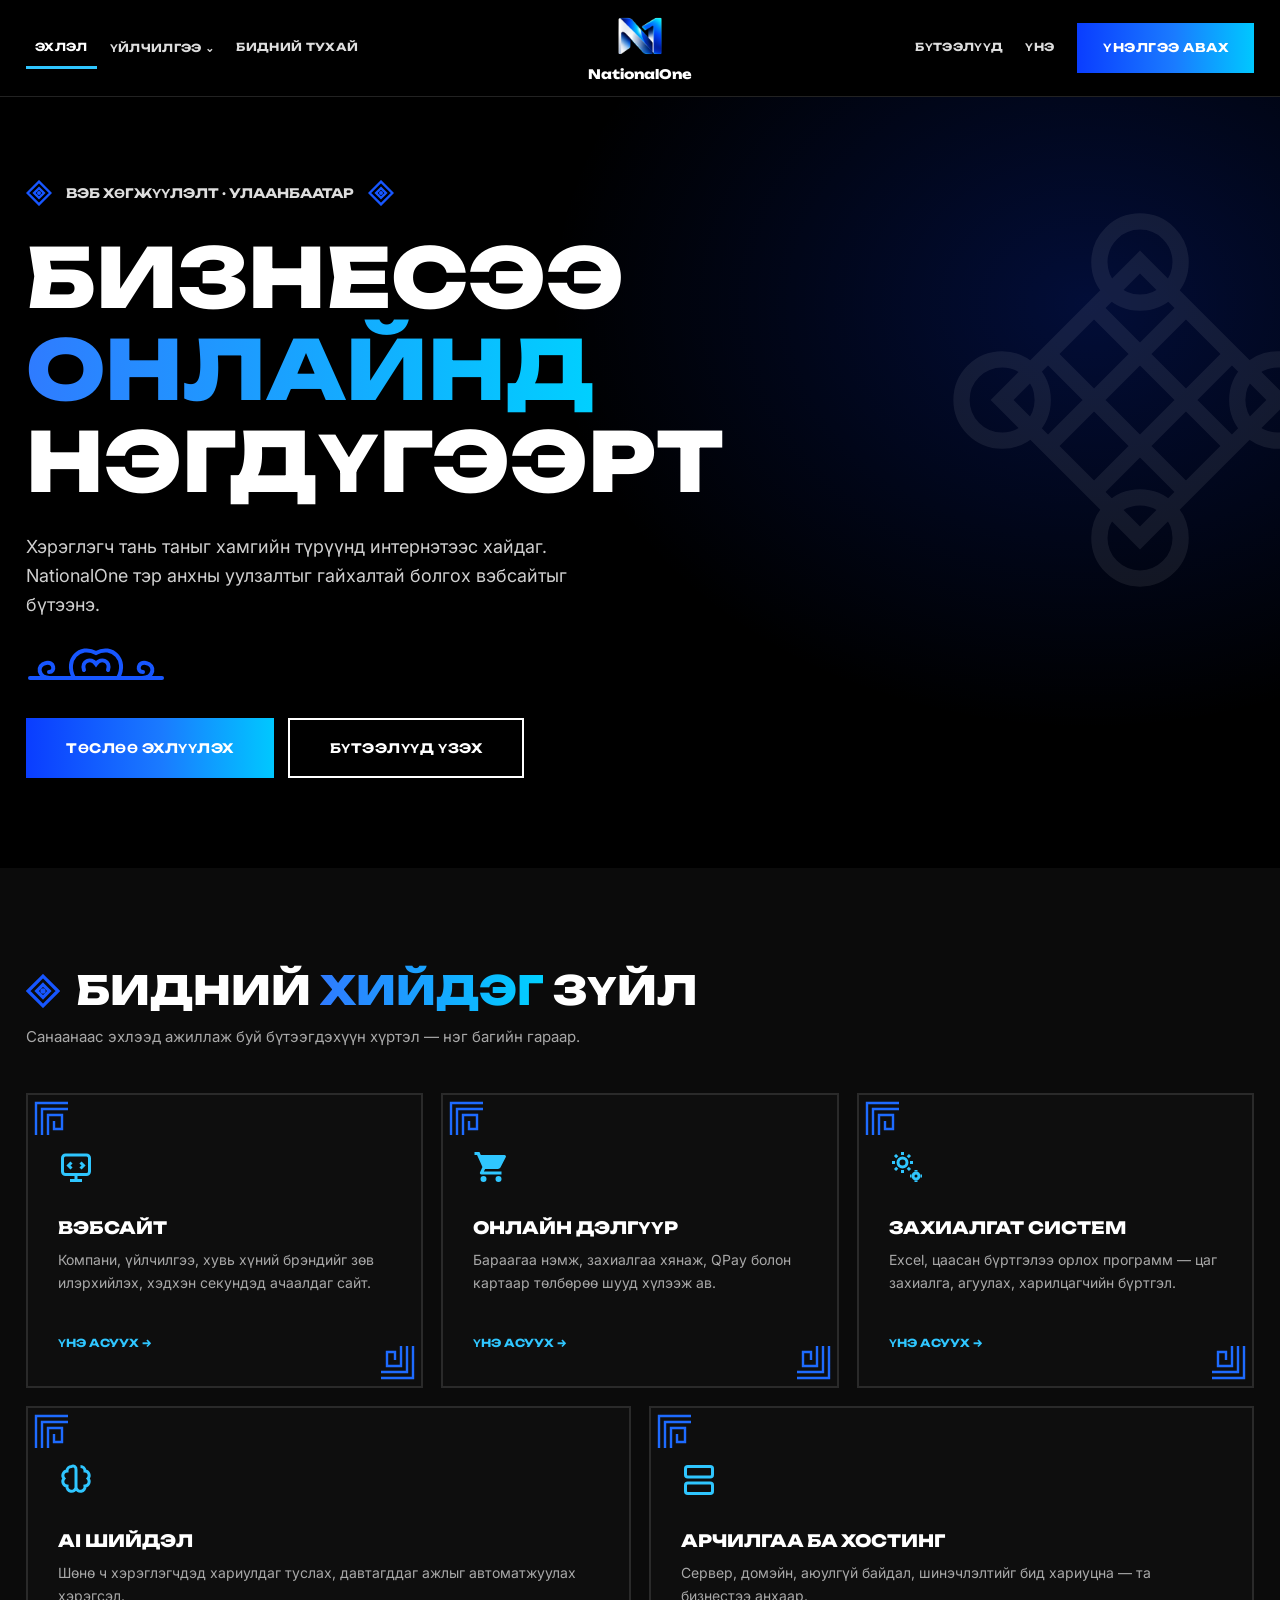
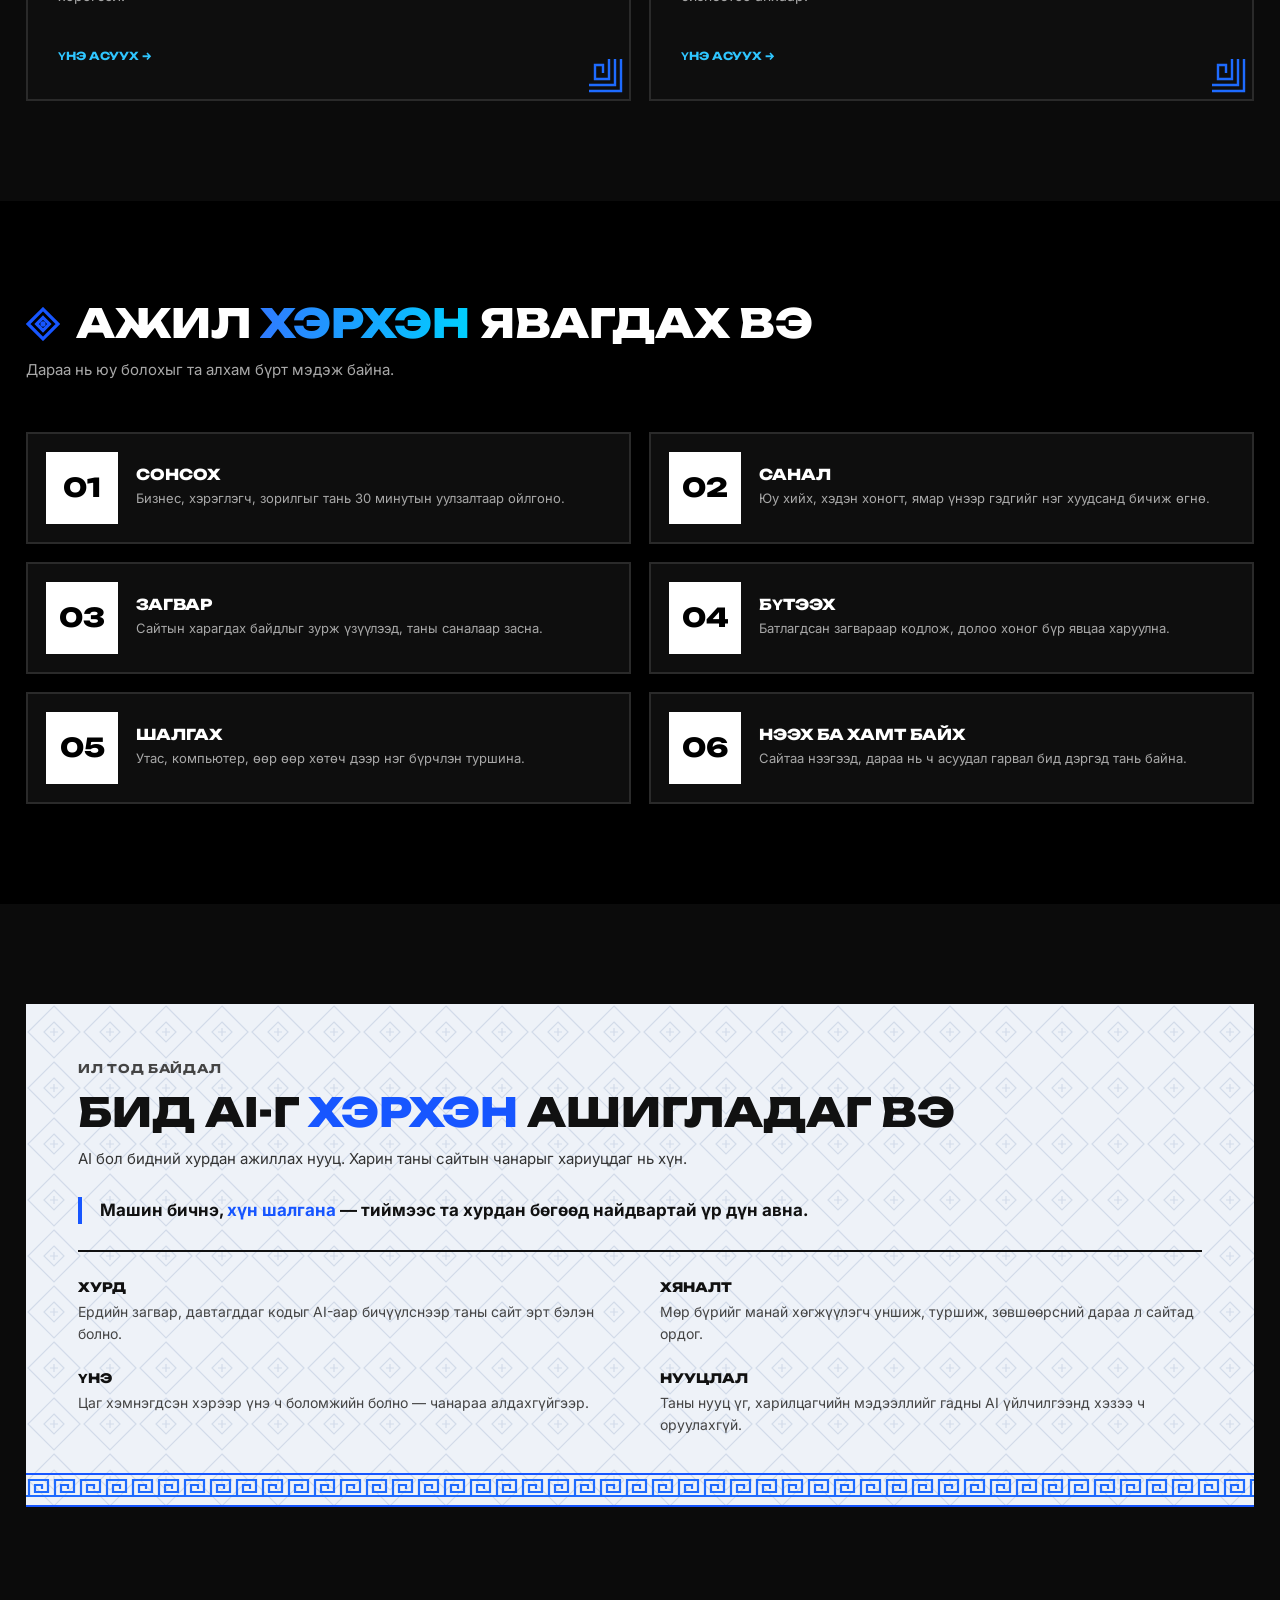
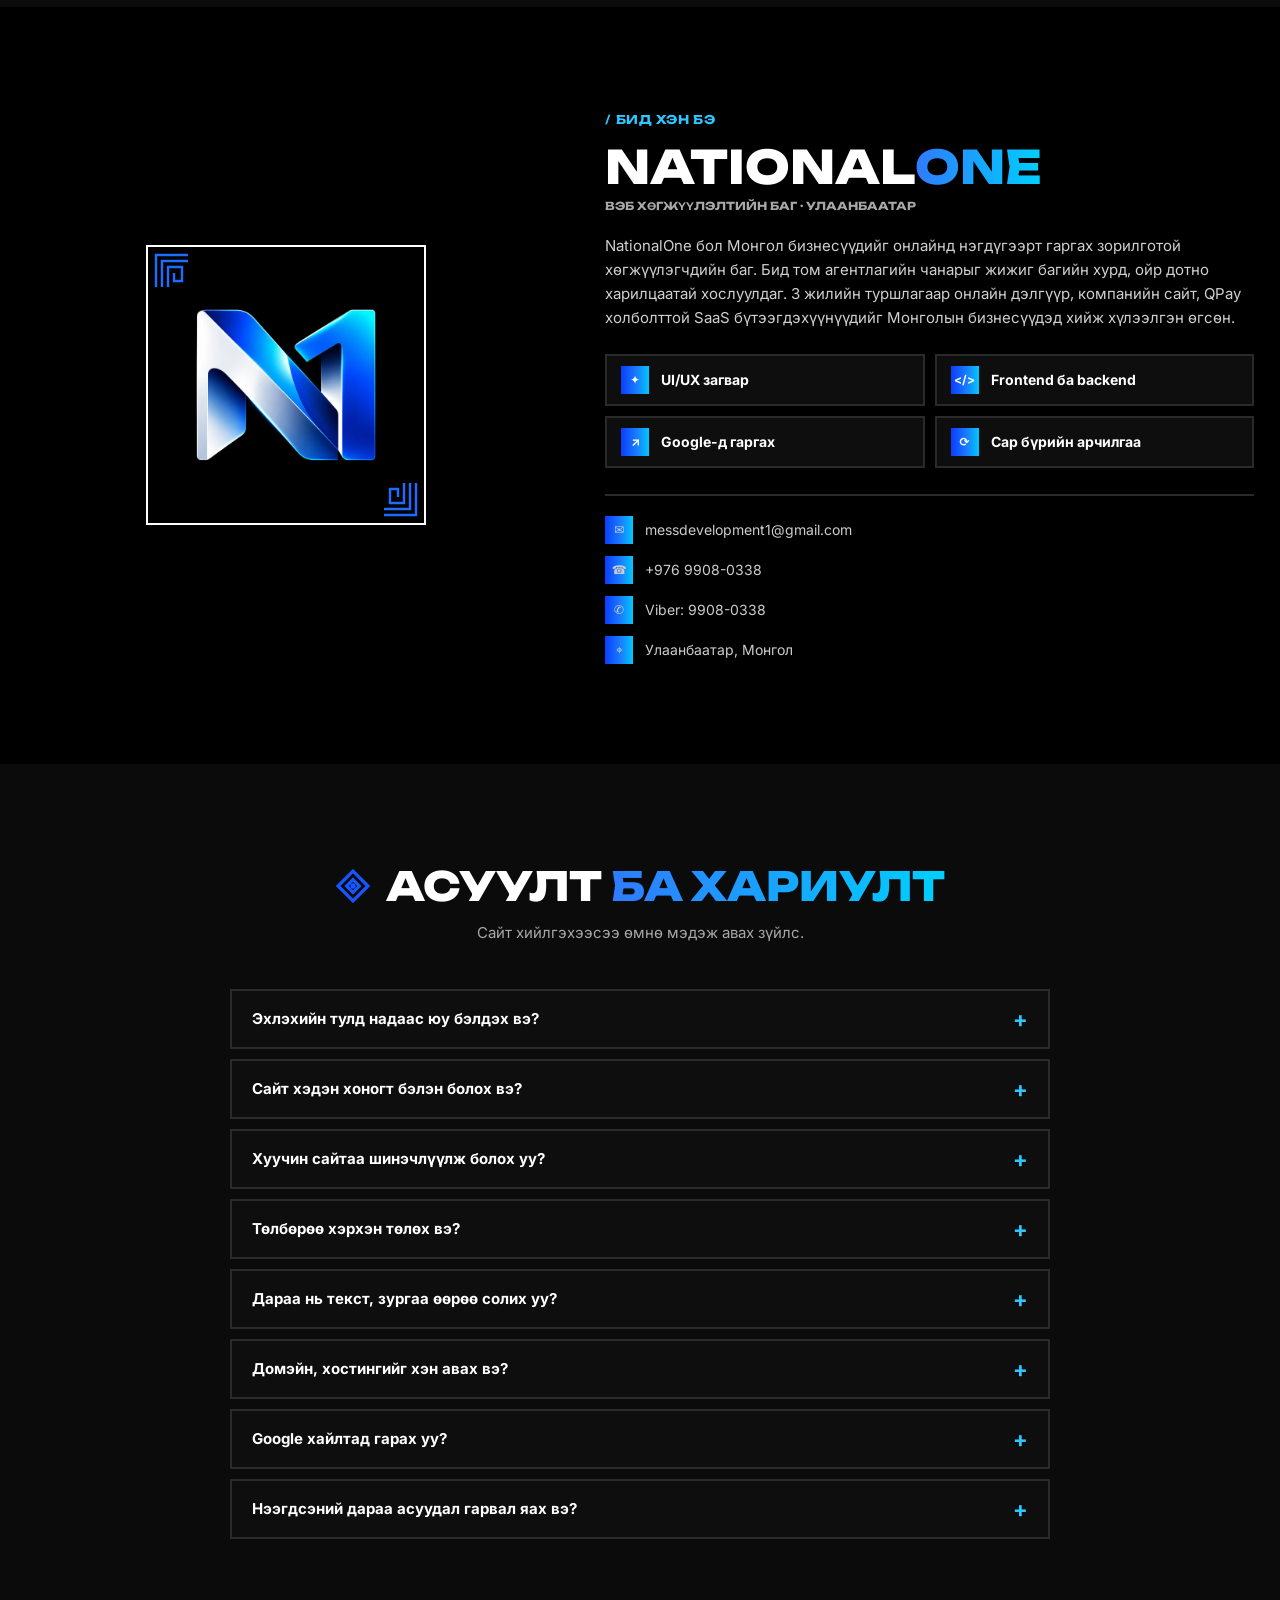
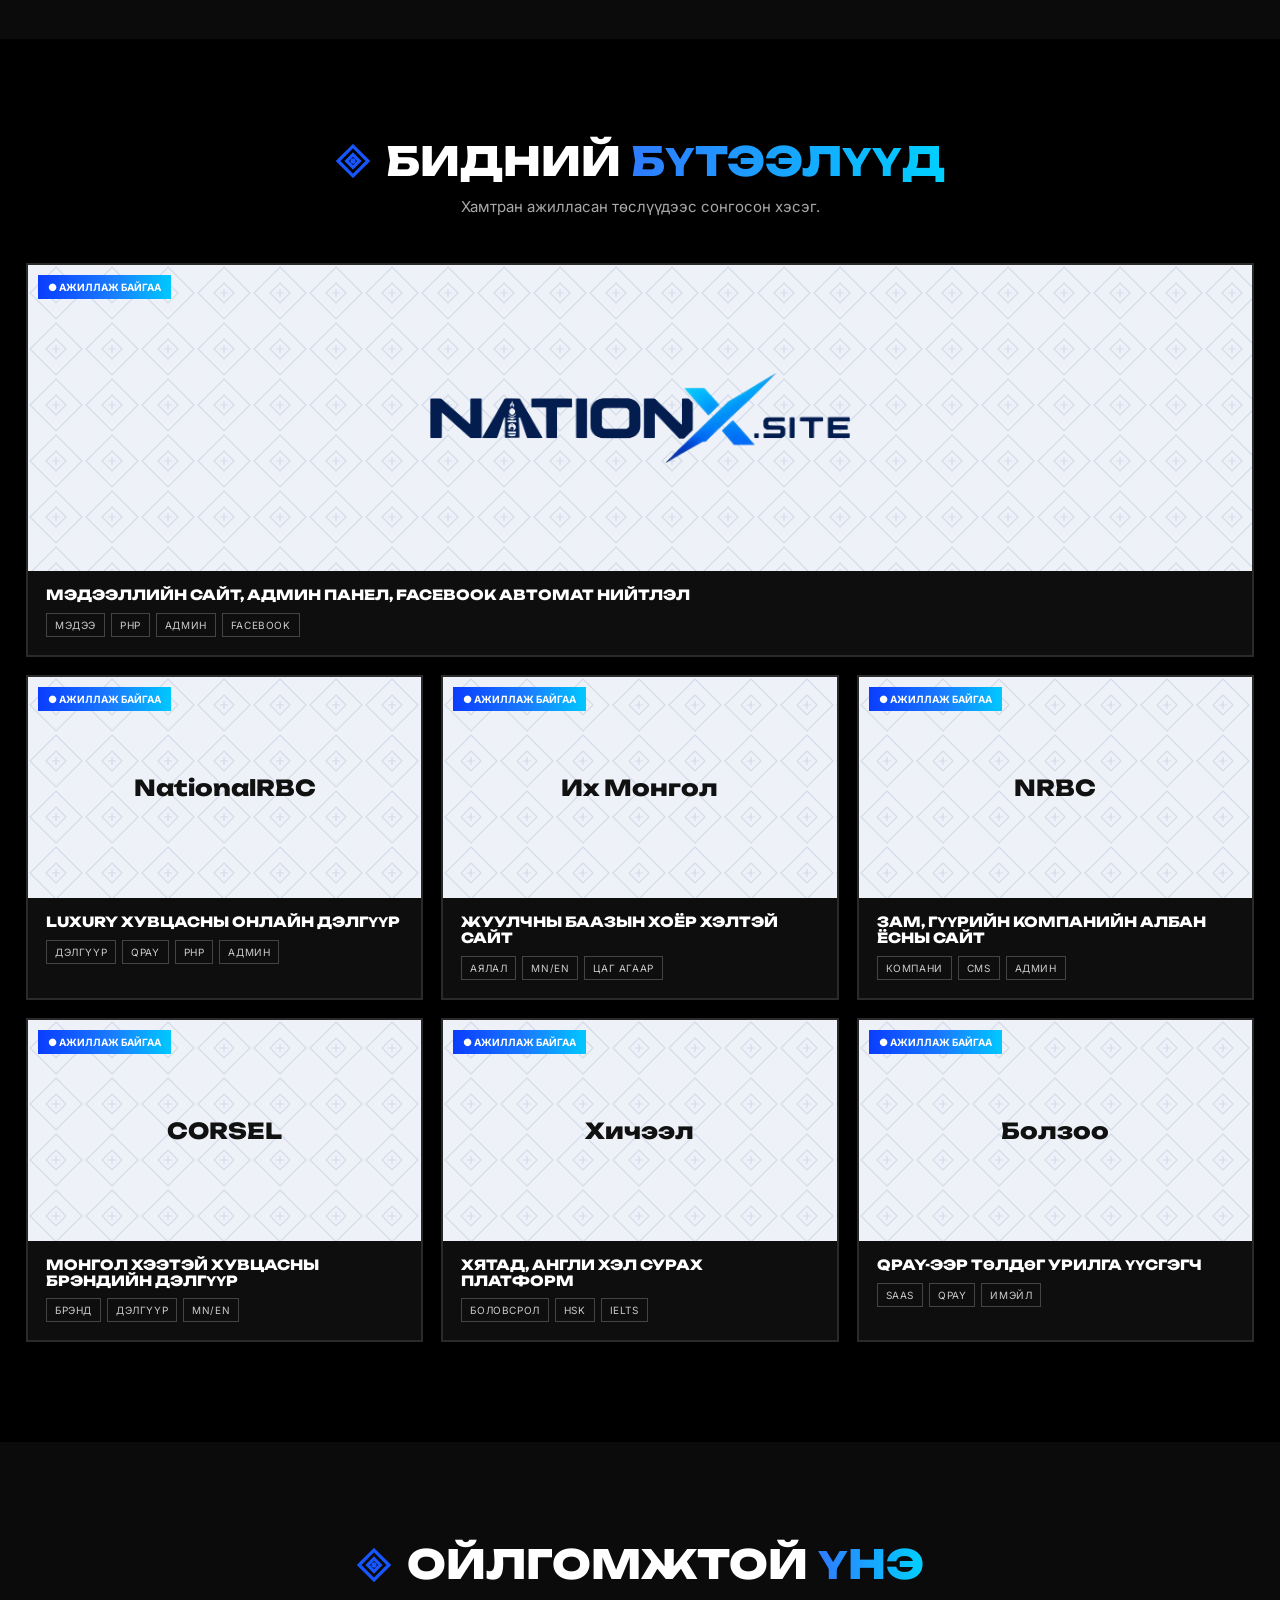
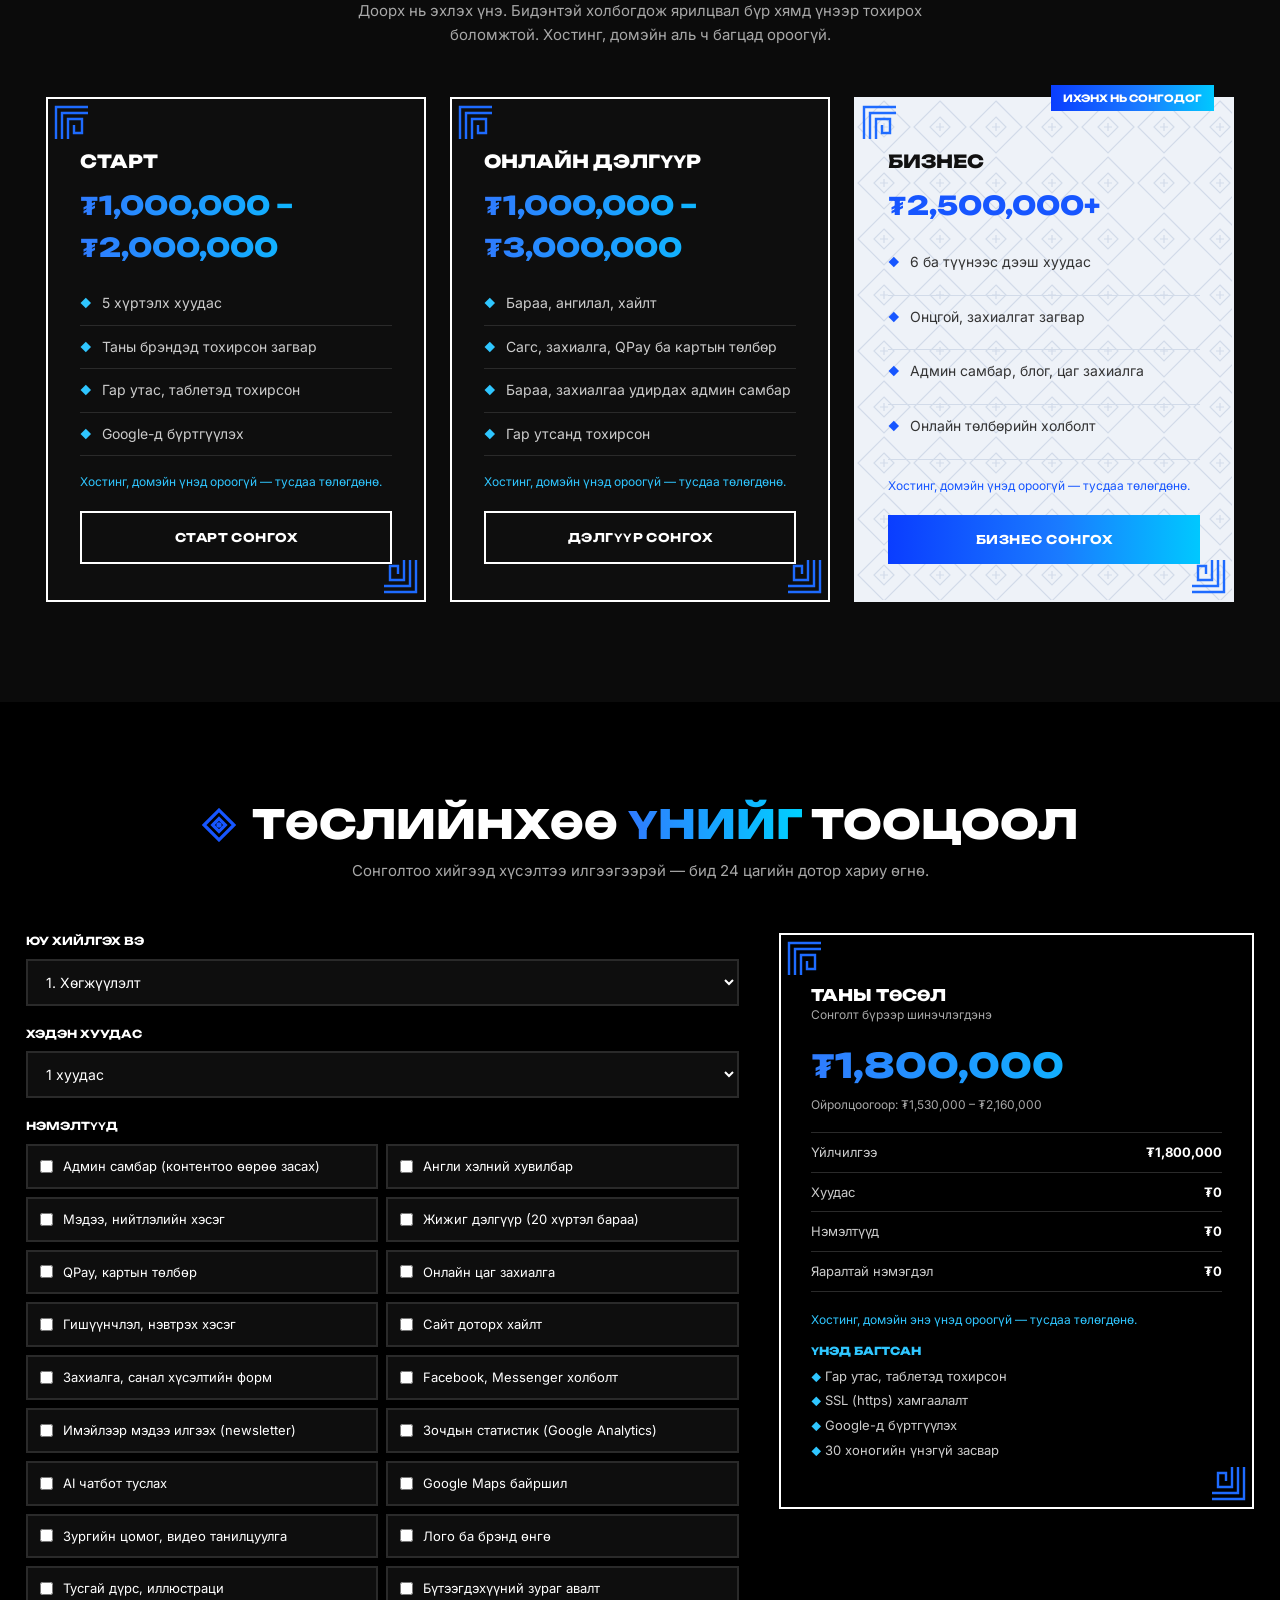
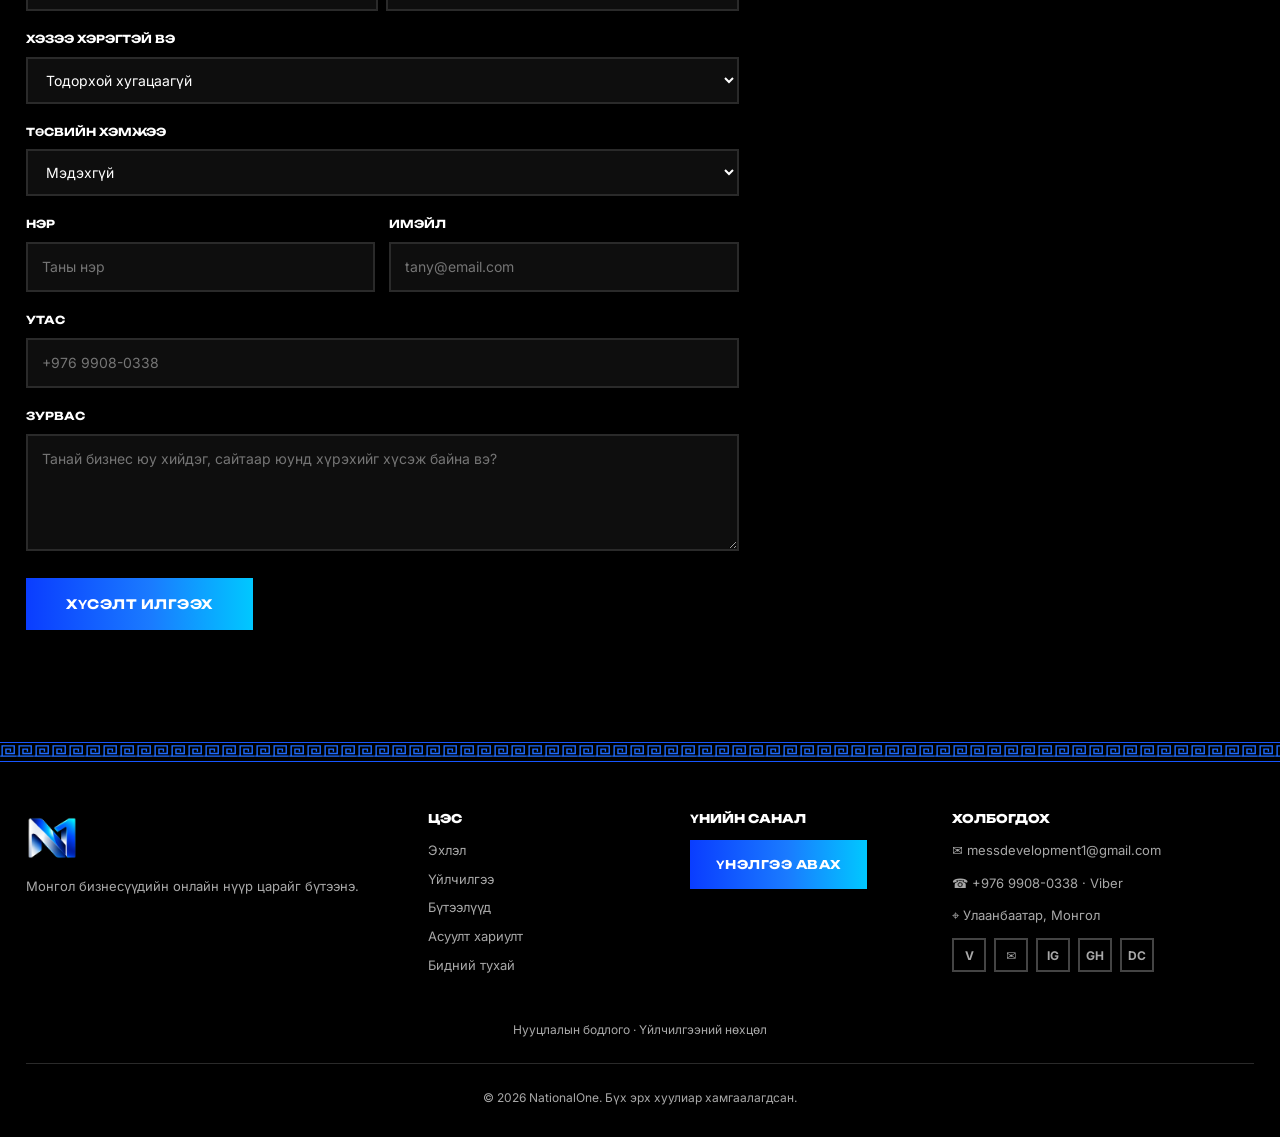
==== index.html @ bd42407c "Нэмэлтүүдээс текст бичих, И-баримт холболтыг хасав Co-Authored-By: Claude Opus 5.5 <noreply@anthropi" ====
<!doctype html>
<html lang="mn">
<head>
<meta charset="utf-8">
<meta name="viewport" content="width=device-width, initial-scale=1">
<title>NationalOne — Вэбсайт хөгжүүлэлт</title>
<meta name="description" content="NationalOne — Монгол бизнесүүдэд зориулсан вэбсайт, онлайн дэлгүүр, захиалгат систем. Улаанбаатар.">
<meta property="og:title" content="NationalOne — Вэбсайт хөгжүүлэлт">
<meta property="og:description" content="Бизнесээ онлайнд нэгдүгээрт гарга.">
<link rel="icon" type="image/png" href="favicon.png">
<link rel="apple-touch-icon" href="apple-touch-icon.png">
<meta property="og:image" content="og.jpg">
<meta name="theme-color" content="#000000">
<link rel="preconnect" href="https://fonts.googleapis.com">
<link rel="preconnect" href="https://fonts.gstatic.com" crossorigin>
<link href="https://fonts.googleapis.com/css2?family=Inter:wght@400;600;700&family=Unbounded:wght@700;800&family=Montserrat:wght@800;900&display=swap" rel="stylesheet">
<link rel="stylesheet" href="style.css">
</head>
<body>

<!-- Лого: өөрийн логогоор солих бол энэ SVG-г <img src="logo.png"> болгоно -->
<svg width="0" height="0" style="position:absolute">
  <defs>
    <symbol id="ulzii" viewBox="0 0 64 64">
      <circle cx="32" cy="32" r="30" fill="none" stroke="currentColor" stroke-width="2.5" stroke-dasharray="3 2.2"/>
      <g fill="none" stroke="currentColor" stroke-width="3" stroke-linejoin="round" transform="rotate(45 32 32)">
        <rect x="21" y="21" width="22" height="22"/>
        <path d="M28.3 21V43M35.7 21V43M21 28.3H43M21 35.7H43"/>
        <circle cx="21" cy="21" r="5"/><circle cx="43" cy="21" r="5"/><circle cx="21" cy="43" r="5"/><circle cx="43" cy="43" r="5"/>
      </g>
    </symbol>
    <symbol id="orn" viewBox="0 0 32 32">
      <g fill="none" stroke="currentColor" stroke-width="3"><path d="M16 2L30 16L16 30L2 16Z"/><path d="M16 10L22 16L16 22L10 16Z"/></g>
      <circle cx="16" cy="16" r="2.5" fill="currentColor"/>
    </symbol>
    <symbol id="ugalz" viewBox="0 0 140 44">
      <g fill="none" stroke="currentColor" stroke-width="4" stroke-linecap="round">
        <path d="M4 40H136"/>
        <path d="M24 40C12 40 10 27 20 25C28 23 30 34 23 34"/>
        <path d="M48 40C38 22 54 6 70 15C86 6 102 22 92 40"/>
        <path d="M58 32C55 23 65 19 70 26C75 19 85 23 82 32"/>
        <path d="M116 40C128 40 130 27 120 25C112 23 110 34 117 34"/>
      </g>
    </symbol>
  </defs>
</svg>

<header class="header">
  <div class="wrap bar">
    <a href="#home" class="logo" aria-label="Нүүр"><img src="logo.webp" alt="NationalOne лого" width="52" height="52"><span>NationalOne</span></a>
    <nav class="nav" id="nav">
      <div class="nav-l">
        <a href="#home" class="active">Эхлэл</a>
        <div class="dd">
          <button type="button" aria-haspopup="true">Үйлчилгээ ⌄</button>
          <div class="dd-menu">
            <a href="#services"><i>▭</i><span><b>Вэбсайт</b>Компанийн танилцуулга, landing, портфолио сайт.</span></a>
            <a href="#services"><i>🛒</i><span><b>Онлайн дэлгүүр</b>Бараа, захиалга, QPay төлбөр нэг дор.</span></a>
            <a href="#services"><i>⚙</i><span><b>Захиалгат систем</b>Танай ажлын дараалалд тааруулж бичсэн программ.</span></a>
            <a href="#ai"><i>✺</i><span><b>AI шийдэл</b>Хэрэглэгчид хариулдаг туслах, автоматжуулалт.</span></a>
            <a href="#services"><i>≡</i><span><b>Арчилгаа</b>Сайтаа бидэнд даатгаад бизнестээ анхаар.</span></a>
          </div>
        </div>
        <a href="#about">Бидний тухай</a>
      </div>
      <div class="nav-r">
        <a href="#portfolio">Бүтээлүүд</a>
        <a href="#pricing">Үнэ</a>
        <a href="#quote" class="btn">Үнэлгээ авах</a>
      </div>
    </nav>
    <button class="burger" id="burger" aria-label="Цэс">☰</button>
  </div>
</header>

<!-- HERO -->
<section class="hero" id="home">
  <div class="wrap">
    <div class="hero-kicker"><svg class="ornament"><use href="#orn"/></svg><span>Вэб хөгжүүлэлт · Улаанбаатар</span><svg class="ornament"><use href="#orn"/></svg></div>
    <h1>Бизнесээ<br><span class="hl">онлайнд</span><br>нэгдүгээрт</h1>
    <p>Хэрэглэгч тань таныг хамгийн түрүүнд интернэтээс хайдаг. NationalOne тэр анхны уулзалтыг гайхалтай болгох вэбсайтыг бүтээнэ.</p>
    <svg class="ugalz"><use href="#ugalz"/></svg>
    <div class="hero-actions">
      <a href="#quote" class="btn btn-pill">Төслөө эхлүүлэх</a>
      <a href="#portfolio" class="btn btn-pill btn-ghost">Бүтээлүүд үзэх</a>
    </div>
  </div>
</section>

<!-- ҮЙЛЧИЛГЭЭ -->
<section id="services" class="alt">
  <div class="wrap">
    <div class="sec-head reveal"><svg class="ornament"><use href="#orn"/></svg><h2 class="sec-title">Бидний <span class="grad-text">хийдэг</span> зүйл</h2></div>
    <p class="sec-sub reveal">Санаанаас эхлээд ажиллаж буй бүтээгдэхүүн хүртэл — нэг багийн гараар.</p>
    <div class="services">
      <article class="svc corners reveal">
        <svg class="ico" viewBox="0 0 24 24" fill="none" stroke="currentColor" stroke-width="2"><rect x="3" y="4" width="18" height="13" rx="2"/><path d="M8 21h8M12 17v4M9 9l-2 2 2 2M15 9l2 2-2 2"/></svg>
        <h3>Вэбсайт</h3>
        <p>Компани, үйлчилгээ, хувь хүний брэндийг зөв илэрхийлэх, хэдхэн секундэд ачаалдаг сайт.</p>
        <a href="#quote" class="more">Үнэ асуух →</a>
      </article>
      <article class="svc corners reveal">
        <svg class="ico" viewBox="0 0 24 24" fill="currentColor"><path d="M7 18a2 2 0 1 0 0 4 2 2 0 0 0 0-4Zm10 0a2 2 0 1 0 0 4 2 2 0 0 0 0-4ZM1 2h3.3l.9 2H21a1 1 0 0 1 .9 1.4l-3.6 7a2 2 0 0 1-1.7 1H8.1l-.9 1.6H19v2H5.6a1 1 0 0 1-.9-1.5L6.3 12 2.7 4H1V2Z"/></svg>
        <h3>Онлайн дэлгүүр</h3>
        <p>Бараагаа нэмж, захиалгаа хянаж, QPay болон картаар төлбөрөө шууд хүлээж ав.</p>
        <a href="#quote" class="more">Үнэ асуух →</a>
      </article>
      <article class="svc corners reveal">
        <svg class="ico" viewBox="0 0 24 24" fill="none" stroke="currentColor" stroke-width="2"><circle cx="9" cy="9" r="3"/><path d="M9 2v2M9 14v2M2 9h2M14 9h2M4 4l1.5 1.5M12.5 12.5 14 14M4 14l1.5-1.5M12.5 5.5 14 4"/><circle cx="18" cy="18" r="2"/><path d="M18 14v1M18 21v1M14 18h1M21 18h1"/></svg>
        <h3>Захиалгат систем</h3>
        <p>Excel, цаасан бүртгэлээ орлох программ — цаг захиалга, агуулах, харилцагчийн бүртгэл.</p>
        <a href="#quote" class="more">Үнэ асуух →</a>
      </article>
      <article class="svc corners reveal">
        <svg class="ico" viewBox="0 0 24 24" fill="none" stroke="currentColor" stroke-width="2"><path d="M9 3a3 3 0 0 0-3 3 3 3 0 0 0-2 5 3 3 0 0 0 2 5 3 3 0 0 0 6 1V5a2 2 0 0 0-3-2ZM15 3a3 3 0 0 1 3 3 3 3 0 0 1 2 5 3 3 0 0 1-2 5 3 3 0 0 1-6 1"/></svg>
        <h3>AI шийдэл</h3>
        <p>Шөнө ч хэрэглэгчдэд хариулдаг туслах, давтагддаг ажлыг автоматжуулах хэрэгсэл.</p>
        <a href="#ai" class="more">Үнэ асуух →</a>
      </article>
      <article class="svc corners reveal">
        <svg class="ico" viewBox="0 0 24 24" fill="none" stroke="currentColor" stroke-width="2"><rect x="3" y="3" width="18" height="7" rx="1.5"/><rect x="3" y="14" width="18" height="7" rx="1.5"/><path d="M7 6.5h.01M7 17.5h.01"/></svg>
        <h3>Арчилгаа ба хостинг</h3>
        <p>Сервер, домэйн, аюулгүй байдал, шинэчлэлтийг бид хариуцна — та бизнестээ анхаар.</p>
        <a href="#quote" class="more">Үнэ асуух →</a>
      </article>
    </div>
  </div>
</section>

<!-- АЖЛЫН ЯВЦ -->
<section id="process">
  <div class="wrap">
    <div class="sec-head reveal"><svg class="ornament"><use href="#orn"/></svg><h2 class="sec-title">Ажил <span class="grad-text">хэрхэн</span> явагдах вэ</h2></div>
    <p class="sec-sub reveal">Дараа нь юу болохыг та алхам бүрт мэдэж байна.</p>
    <div class="steps">
      <div class="step reveal"><span class="n">01</span><div><h3>Сонсох</h3><p>Бизнес, хэрэглэгч, зорилгыг тань 30 минутын уулзалтаар ойлгоно.</p></div></div>
      <div class="step reveal"><span class="n">02</span><div><h3>Санал</h3><p>Юу хийх, хэдэн хоногт, ямар үнээр гэдгийг нэг хуудсанд бичиж өгнө.</p></div></div>
      <div class="step reveal"><span class="n">03</span><div><h3>Загвар</h3><p>Сайтын харагдах байдлыг зурж үзүүлээд, таны саналаар засна.</p></div></div>
      <div class="step reveal"><span class="n">04</span><div><h3>Бүтээх</h3><p>Батлагдсан загвараар кодлож, долоо хоног бүр явцаа харуулна.</p></div></div>
      <div class="step reveal"><span class="n">05</span><div><h3>Шалгах</h3><p>Утас, компьютер, өөр өөр хөтөч дээр нэг бүрчлэн туршина.</p></div></div>
      <div class="step reveal"><span class="n">06</span><div><h3>Нээх ба хамт байх</h3><p>Сайтаа нээгээд, дараа нь ч асуудал гарвал бид дэргэд тань байна.</p></div></div>
    </div>
  </div>
</section>

<!-- AI -->
<section id="ai" class="alt">
  <div class="wrap">
    <div class="ai-box reveal">
      <span class="eyebrow">Ил тод байдал</span>
      <h2 class="sec-title" style="margin-top:10px">Бид AI-г <span class="grad-text">хэрхэн</span> ашигладаг вэ</h2>
      <p class="sec-sub" style="max-width:none">AI бол бидний хурдан ажиллах нууц. Харин таны сайтын чанарыг хариуцдаг нь хүн.</p>
      <blockquote>Машин бичнэ, <em>хүн шалгана</em> — тиймээс та хурдан бөгөөд найдвартай үр дүн авна.</blockquote>
      <div class="ai-grid">
        <div><h4>Хурд</h4><p>Ердийн загвар, давтагддаг кодыг AI-аар бичүүлснээр таны сайт эрт бэлэн болно.</p></div>
        <div><h4>Хяналт</h4><p>Мөр бүрийг манай хөгжүүлэгч уншиж, туршиж, зөвшөөрсний дараа л сайтад ордог.</p></div>
        <div><h4>Үнэ</h4><p>Цаг хэмнэгдсэн хэрээр үнэ ч боломжийн болно — чанараа алдахгүйгээр.</p></div>
        <div><h4>Нууцлал</h4><p>Таны нууц үг, харилцагчийн мэдээллийг гадны AI үйлчилгээнд хэзээ ч оруулахгүй.</p></div>
      </div>
    </div>
  </div>
</section>

<!-- БИДНИЙ ТУХАЙ -->
<section id="about">
  <div class="wrap about">
    <div class="about-logo reveal"><div class="tile corners"><img src="logo.webp" alt="NationalOne лого" width="200" height="200"></div></div>
    <div class="reveal">
      <span class="eyebrow">/ Бид хэн бэ</span>
      <h2>National<span class="grad-text">One</span></h2>
      <div class="loc">Вэб хөгжүүлэлтийн баг · Улаанбаатар</div>
      <p class="lead">NationalOne бол Монгол бизнесүүдийг онлайнд нэгдүгээрт гаргах зорилготой хөгжүүлэгчдийн баг. Бид том агентлагийн чанарыг жижиг багийн хурд, ойр дотно харилцаатай хослуулдаг. 3 жилийн туршлагаар онлайн дэлгүүр, компанийн сайт, QPay холболттой SaaS бүтээгдэхүүнүүдийг Монголын бизнесүүдэд хийж хүлээлгэн өгсөн.</p>
      <div class="chips">
        <div class="chip"><i>✦</i>UI/UX загвар</div>
        <div class="chip"><i>&lt;/&gt;</i>Frontend ба backend</div>
        <div class="chip"><i>↗</i>Google-д гаргах</div>
        <div class="chip"><i>⟳</i>Сар бүрийн арчилгаа</div>
      </div>
      <div class="contact">
        <div><i>✉</i><a href="mailto:messdevelopment1@gmail.com">messdevelopment1@gmail.com</a></div>
        <div><i>☎</i><a href="tel:+97699080338">+976 9908-0338</a></div>
        <div><i>✆</i><a href="viber://chat?number=%2B97699080338">Viber: 9908-0338</a></div>
        <div><i>⌖</i>Улаанбаатар, Монгол</div>
      </div>
    </div>
  </div>
</section>

<!-- FAQ -->
<section id="faq" class="alt">
  <div class="wrap">
    <div class="sec-head center reveal"><svg class="ornament"><use href="#orn"/></svg><h2 class="sec-title">Асуулт <span class="grad-text">ба хариулт</span></h2></div>
    <p class="sec-sub center reveal">Сайт хийлгэхээсээ өмнө мэдэж авах зүйлс.</p>
    <div class="faq reveal">
      <details><summary>Эхлэхийн тулд надаас юу бэлдэх вэ?</summary><p>Лого, танилцуулга текст, зураг байвал хамгийн сайн. Байхгүй бол санаа өгөхөд л хангалттай — үлдсэнийг хамтдаа бэлдэнэ.</p></details>
      <details><summary>Сайт хэдэн хоногт бэлэн болох вэ?</summary><p>Нэг хуудас сайт 7–10 хоног, компанийн сайт 3 долоо хоног орчим, онлайн дэлгүүр ба систем 1–2 сар.</p></details>
      <details><summary>Хуучин сайтаа шинэчлүүлж болох уу?</summary><p>Тийм. Агуулгыг тань хадгалаад, загвар болон хурдыг нь шинэчилнэ.</p></details>
      <details><summary>Төлбөрөө хэрхэн төлөх вэ?</summary><p>Ажил эхлэхэд 50%, сайт нээгдэхэд 50%. Том төслийг үе шатаар нь хувааж болно.</p></details>
      <details><summary>Дараа нь текст, зургаа өөрөө солих уу?</summary><p>Хүсвэл админ самбар хийж өгөөд, хэрхэн ашиглахыг биечлэн зааж өгнө.</p></details>
      <details><summary>Домэйн, хостингийг хэн авах вэ?</summary><p>Бид авч тохируулна, гэхдээ домэйн таны нэр дээр бүртгэгдэнэ — сайт бүрэн таных. Хостинг, домэйны төлбөр бүх багцад хөгжүүлэлтийн үнээс тусдаа.</p></details>
      <details><summary>Google хайлтад гарах уу?</summary><p>Сайт бүрийг Google-д бүртгүүлж, хайлтад зөв гарахаар бүтэцлэнэ.</p></details>
      <details><summary>Нээгдсэний дараа асуудал гарвал яах вэ?</summary><p>Эхний 30 хоногт гарсан алдааг үнэгүй засна. Цаашид сар бүрийн арчилгаа сонгож болно.</p></details>
    </div>
  </div>
</section>

<!-- ПОРТФОЛИО (thumb дотор <img src="..."> тавьж зураг нэмж болно) -->
<section id="portfolio">
  <div class="wrap">
    <div class="sec-head center reveal"><svg class="ornament"><use href="#orn"/></svg><h2 class="sec-title">Бидний <span class="grad-text">бүтээлүүд</span></h2></div>
    <p class="sec-sub center reveal">Хамтран ажилласан төслүүдээс сонгосон хэсэг.</p>
    <div class="portfolio">
      <a class="pf pf-wide reveal" href="https://nationx.site" target="_blank" rel="noopener"><div class="thumb"><span class="badge">● Ажиллаж байгаа</span><img class="pf-logo" src="img/nationx.webp" alt="NationX" width="900" height="200" loading="lazy"></div><div class="body"><h3>Мэдээллийн сайт, админ панел, Facebook автомат нийтлэл</h3><div class="tags"><span>Мэдээ</span><span>PHP</span><span>Админ</span><span>Facebook</span></div></div></a>
      <a class="pf reveal" href="https://nationalrbc.com" target="_blank" rel="noopener"><div class="thumb"><span class="badge">● Ажиллаж байгаа</span>NationalRBC</div><div class="body"><h3>Luxury хувцасны онлайн дэлгүүр</h3><div class="tags"><span>Дэлгүүр</span><span>QPay</span><span>PHP</span><span>Админ</span></div></div></a>
      <a class="pf reveal" href="https://ikh-mongol.vercel.app" target="_blank" rel="noopener"><div class="thumb"><span class="badge">● Ажиллаж байгаа</span>Их Монгол</div><div class="body"><h3>Жуулчны баазын хоёр хэлтэй сайт</h3><div class="tags"><span>Аялал</span><span>MN/EN</span><span>Цаг агаар</span></div></div></a>
      <a class="pf reveal" href="https://nrbc.nationalrbc.com" target="_blank" rel="noopener"><div class="thumb"><span class="badge">● Ажиллаж байгаа</span>NRBC</div><div class="body"><h3>Зам, гүүрийн компанийн албан ёсны сайт</h3><div class="tags"><span>Компани</span><span>CMS</span><span>Админ</span></div></div></a>
      <a class="pf reveal" href="https://corselwork.vercel.app" target="_blank" rel="noopener"><div class="thumb"><span class="badge">● Ажиллаж байгаа</span>CORSEL</div><div class="body"><h3>Монгол хээтэй хувцасны брэндийн дэлгүүр</h3><div class="tags"><span>Брэнд</span><span>Дэлгүүр</span><span>MN/EN</span></div></div></a>
      <a class="pf reveal" href="https://hicheel-three.vercel.app" target="_blank" rel="noopener"><div class="thumb"><span class="badge">● Ажиллаж байгаа</span>Хичээл</div><div class="body"><h3>Хятад, англи хэл сурах платформ</h3><div class="tags"><span>Боловсрол</span><span>HSK</span><span>IELTS</span></div></div></a>
      <a class="pf reveal" href="https://bolzoo-nu.vercel.app" target="_blank" rel="noopener"><div class="thumb"><span class="badge">● Ажиллаж байгаа</span>Болзоо</div><div class="body"><h3>QPay-ээр төлдөг урилга үүсгэгч</h3><div class="tags"><span>SaaS</span><span>QPay</span><span>Имэйл</span></div></div></a>
    </div>
  </div>
</section>

<!-- БАГЦ -->
<section id="pricing" class="alt">
  <div class="wrap">
    <div class="sec-head center reveal"><svg class="ornament"><use href="#orn"/></svg><h2 class="sec-title">Ойлгомжтой <span class="grad-text">үнэ</span></h2></div>
    <p class="sec-sub center reveal">Доорх нь эхлэх үнэ. Бидэнтэй холбогдож ярилцвал бүр хямд үнээр тохирох боломжтой. Хостинг, домэйн аль ч багцад ороогүй.</p>
    <div class="plans">
      <div class="plan corners reveal">
        <h3>Старт</h3>
        <div class="price grad-text">₮1,000,000 – ₮2,000,000</div>
        <ul><li>5 хүртэлх хуудас</li><li>Таны брэндэд тохирсон загвар</li><li>Гар утас, таблетэд тохирсон</li><li>Google-д бүртгүүлэх</li></ul>
        <p class="plan-note">Хостинг, домэйн үнэд ороогүй — тусдаа төлөгдөнө.</p>
        <a href="#quote" class="btn btn-ghost btn-block">Старт сонгох</a>
      </div>
      <div class="plan corners reveal">
        <h3>Онлайн дэлгүүр</h3>
        <div class="price grad-text">₮1,000,000 – ₮3,000,000</div>
        <ul><li>Бараа, ангилал, хайлт</li><li>Сагс, захиалга, QPay ба картын төлбөр</li><li>Бараа, захиалгаа удирдах админ самбар</li><li>Гар утсанд тохирсон</li></ul>
        <p class="plan-note">Хостинг, домэйн үнэд ороогүй — тусдаа төлөгдөнө.</p>
        <a href="#quote" class="btn btn-ghost btn-block">Дэлгүүр сонгох</a>
      </div>
      <div class="plan featured corners reveal">
        <span class="pop">Ихэнх нь сонгодог</span>
        <h3>Бизнес</h3>
        <div class="price grad-text">₮2,500,000+</div>
        <ul><li>6 ба түүнээс дээш хуудас</li><li>Онцгой, захиалгат загвар</li><li>Админ самбар, блог, цаг захиалга</li><li>Онлайн төлбөрийн холболт</li></ul>
        <p class="plan-note">Хостинг, домэйн үнэд ороогүй — тусдаа төлөгдөнө.</p>
        <a href="#quote" class="btn btn-block">Бизнес сонгох</a>
      </div>
    </div>
  </div>
</section>

<!-- ҮНИЙН САНАЛ -->
<section id="quote">
  <div class="wrap">
    <div class="sec-head center reveal"><svg class="ornament"><use href="#orn"/></svg><h2 class="sec-title">Төслийнхөө <span class="grad-text">үнийг</span> тооцоол</h2></div>
    <p class="sec-sub center reveal">Сонголтоо хийгээд хүсэлтээ илгээгээрэй — бид 24 цагийн дотор хариу өгнө.</p>
    <form class="calc" id="quoteForm" action="/api/send" method="post">
      <div>
        <div class="field">
          <label for="type">Юу хийлгэх вэ</label>
          <select id="type" name="type">
            <option value="1800000">1. Хөгжүүлэлт</option>
            <option value="2300000">2. Дизайн ба хөгжүүлэлт</option>
          </select>
        </div>
        <div class="field">
          <label for="pages">Хэдэн хуудас</label>
          <select id="pages" name="pages">
            <option value="0" selected>1 хуудас</option>
            <option value="300000">2–5 хуудас</option>
            <option value="800000">6–10 хуудас</option>
            <option value="1500000">10+ хуудас</option>
          </select>
        </div>
        <div class="field">
          <span class="lbl">Нэмэлтүүд</span>
          <div class="checks" id="extras">
            <label><input type="checkbox" name="extras[]" value="Админ самбар" data-price="500000">Админ самбар (контентоо өөрөө засах)</label>
            <label><input type="checkbox" name="extras[]" value="Англи хувилбар" data-price="400000">Англи хэлний хувилбар</label>
            <label><input type="checkbox" name="extras[]" value="Мэдээ, нийтлэл" data-price="300000">Мэдээ, нийтлэлийн хэсэг</label>
            <label><input type="checkbox" name="extras[]" value="Жижиг дэлгүүр" data-price="700000">Жижиг дэлгүүр (20 хүртэл бараа)</label>
            <label><input type="checkbox" name="extras[]" value="QPay / карт" data-price="500000">QPay, картын төлбөр</label>
            <label><input type="checkbox" name="extras[]" value="Цаг захиалга" data-price="600000">Онлайн цаг захиалга</label>
            <label><input type="checkbox" name="extras[]" value="Гишүүнчлэл" data-price="700000">Гишүүнчлэл, нэвтрэх хэсэг</label>
            <label><input type="checkbox" name="extras[]" value="Сайт доторх хайлт" data-price="200000">Сайт доторх хайлт</label>
            <label><input type="checkbox" name="extras[]" value="Захиалгын форм" data-price="200000">Захиалга, санал хүсэлтийн форм</label>
            <label><input type="checkbox" name="extras[]" value="Facebook, Messenger" data-price="150000">Facebook, Messenger холболт</label>
            <label><input type="checkbox" name="extras[]" value="Newsletter" data-price="300000">Имэйлээр мэдээ илгээх (newsletter)</label>
            <label><input type="checkbox" name="extras[]" value="Зочдын статистик" data-price="150000">Зочдын статистик (Google Analytics)</label>
            <label><input type="checkbox" name="extras[]" value="AI чатбот" data-price="800000">AI чатбот туслах</label>
            <label><input type="checkbox" name="extras[]" value="Google Maps" data-price="100000">Google Maps байршил</label>
            <label><input type="checkbox" name="extras[]" value="Зураг, видео цомог" data-price="250000">Зургийн цомог, видео танилцуулга</label>
            <label><input type="checkbox" name="extras[]" value="Лого, брэнд" data-price="500000">Лого ба брэнд өнгө</label>
            <label><input type="checkbox" name="extras[]" value="Тусгай дүрс" data-price="400000">Тусгай дүрс, иллюстраци</label>
            <label><input type="checkbox" name="extras[]" value="Бүтээгдэхүүний зураг" data-price="400000">Бүтээгдэхүүний зураг авалт</label>
          </div>
        </div>
        <div class="field">
          <label for="timeline">Хэзээ хэрэгтэй вэ</label>
          <select id="timeline" name="timeline">
            <option value="1">Тодорхой хугацаагүй</option>
            <option value="1.15">Ойрын нэг сард</option>
            <option value="1.3">Хоёр долоо хоногт (яаралтай)</option>
          </select>
        </div>
        <div class="field">
          <label for="budget">Төсвийн хэмжээ</label>
          <select id="budget" name="budget">
            <option>Мэдэхгүй</option>
            <option>₮1 саяас доош</option>
            <option>₮1 – 2 сая</option>
            <option>₮2 – 3 сая</option>
            <option>₮3 саяас дээш</option>
          </select>
        </div>
        <div class="row2">
          <div class="field"><label for="name">Нэр</label><input type="text" id="name" name="name" placeholder="Таны нэр" required></div>
          <div class="field"><label for="email">Имэйл</label><input type="email" id="email" name="email" placeholder="tany@email.com" required></div>
        </div>
        <div class="field"><label for="phone">Утас</label><input type="tel" id="phone" name="phone" placeholder="+976 9908-0338"></div>
        <div class="field"><label for="msg">Зурвас</label><textarea id="msg" name="message" rows="4" placeholder="Танай бизнес юу хийдэг, сайтаар юунд хүрэхийг хүсэж байна вэ?"></textarea></div>
        <input type="text" name="website" tabindex="-1" autocomplete="off" style="position:absolute;left:-9999px" aria-hidden="true">
        <input type="hidden" name="estimate" id="estimate">
        <button class="btn btn-pill" type="submit">Хүсэлт илгээх</button>
        <div class="form-msg" id="formMsg" role="status"></div>
      </div>

      <aside class="summary corners">
        <h3>Таны төсөл</h3>
        <div class="range">Сонголт бүрээр шинэчлэгдэнэ</div>
        <div class="total grad-text" id="total">₮0</div>
        <div class="range" id="range"></div>
        <div class="lines">
          <div><span>Үйлчилгээ</span><b id="lBase">₮0</b></div>
          <div><span>Хуудас</span><b id="lPages">₮0</b></div>
          <div><span>Нэмэлтүүд</span><b id="lExtras">₮0</b></div>
          <div><span>Яаралтай нэмэгдэл</span><b id="lRush">₮0</b></div>
        </div>
        <p class="plan-note">Хостинг, домэйн энэ үнэд ороогүй — тусдаа төлөгдөнө.</p>
        <h4>Үнэд багтсан</h4>
        <ul><li>Гар утас, таблетэд тохирсон</li><li>SSL (https) хамгаалалт</li><li>Google-д бүртгүүлэх</li><li>30 хоногийн үнэгүй засвар</li></ul>
      </aside>
    </form>
  </div>
</section>

<footer class="footer">
  <div class="alhan-band accent"></div>
  <div class="wrap">
    <div class="f-cols">
      <div>
        <a href="#home" class="logo"><img src="logo.webp" alt="NationalOne" width="52" height="52"></a>
        <p>Монгол бизнесүүдийн онлайн нүүр царайг бүтээнэ.</p>
      </div>
      <div>
        <h4>Цэс</h4>
        <a href="#home">Эхлэл</a><a href="#services">Үйлчилгээ</a><a href="#portfolio">Бүтээлүүд</a><a href="#faq">Асуулт хариулт</a><a href="#about">Бидний тухай</a>
      </div>
      <div>
        <h4>Үнийн санал</h4>
        <a href="#quote" class="btn">Үнэлгээ авах</a>
      </div>
      <div>
        <h4>Холбогдох</h4>
        <p>✉ <a href="mailto:messdevelopment1@gmail.com">messdevelopment1@gmail.com</a></p>
        <p>☎ <a href="tel:+97699080338">+976 9908-0338</a> · <a href="viber://chat?number=%2B97699080338">Viber</a></p>
        <p>⌖ Улаанбаатар, Монгол</p>
        <div class="social"><a href="viber://chat?number=%2B97699080338" aria-label="Viber">V</a><a href="mailto:messdevelopment1@gmail.com" aria-label="Имэйл">✉</a><a href="https://instagram.com/munkhiinen" target="_blank" rel="noopener" aria-label="Instagram">IG</a><a href="https://github.com/ItzMESs" target="_blank" rel="noopener" aria-label="GitHub">GH</a><a href="https://discord.com/invite/zsQP5GQqj3" target="_blank" rel="noopener" aria-label="Discord">DC</a></div>
      </div>
    </div>
    <div class="f-legal"><a href="#">Нууцлалын бодлого</a> · <a href="#">Үйлчилгээний нөхцөл</a></div>
    <div class="f-copy">© <span id="year"></span> NationalOne. Бүх эрх хуулиар хамгаалагдсан.</div>
  </div>
</footer>

<script src="app.js"></script>
</body>
</html>
---- style.css ----
:root {
  --bg: #000;
  --bg-2: #0b0b0b;
  --card: #0e0e0e;
  --card-2: #161616;
  --line: #2a2a2a;
  --text: #fff;
  --muted: #a8a8a8;
  /* Логоны өнгө: гүн цэнхэрээс цайвар цэнхэр */
  --accent: #1756ff;
  --accent-2: #2fc6ff;
  --grad: linear-gradient(90deg, #0a3dff 0%, #1a7bff 55%, #00c8ff 100%);
  --paper: #eef2f8;
  --ink: #111;
  --wrap: 1260px;
  /* Алхан хээ (туузан хээ) */
  --alhan: url("data:image/svg+xml,%3Csvg xmlns='http://www.w3.org/2000/svg' width='26' height='22' viewBox='0 0 26 22'%3E%3Cpath d='M0 19H26M3 19V3H22V15H9V8H16V12' fill='none' stroke='%23fff' stroke-width='2.2'/%3E%3C/svg%3E");
  --alhan-accent: url("data:image/svg+xml,%3Csvg xmlns='http://www.w3.org/2000/svg' width='26' height='22' viewBox='0 0 26 22'%3E%3Cpath d='M0 19H26M3 19V3H22V15H9V8H16V12' fill='none' stroke='%231e6bff' stroke-width='2.2'/%3E%3C/svg%3E");
  /* Булангийн хээ */
  --corner: url("data:image/svg+xml,%3Csvg xmlns='http://www.w3.org/2000/svg' width='36' height='36' viewBox='0 0 36 36'%3E%3Cpath d='M2 34V2H34M8 34V8H34M14 34V14H28V28H20V20' fill='none' stroke='%231e6bff' stroke-width='2.4'/%3E%3C/svg%3E");
  /* Цайвар дэвсгэрийн ромбо хээ */
  --diamonds: url("data:image/svg+xml,%3Csvg xmlns='http://www.w3.org/2000/svg' width='56' height='56' viewBox='0 0 56 56'%3E%3Cg fill='none' stroke='%23d2dbe9' stroke-width='1.2'%3E%3Cpath d='M28 2L54 28L28 54L2 28Z'/%3E%3Cpath d='M28 18L38 28L28 38L18 28Z'/%3E%3Cpath d='M24 28H32M28 24V32'/%3E%3C/g%3E%3C/svg%3E");
}

* { box-sizing: border-box; margin: 0; padding: 0; }
html { scroll-behavior: smooth; }
body {
  background: var(--bg);
  color: var(--text);
  font-family: "Inter", system-ui, sans-serif;
  font-size: 15px;
  line-height: 1.6;
  overflow-x: hidden;
}
a { color: inherit; text-decoration: none; }
img { max-width: 100%; display: block; }
.wrap { max-width: var(--wrap); margin: 0 auto; padding: 0 16px; }

h1, h2, h3, h4, .display {
  font-family: "Unbounded", "Montserrat", "Arial Black", sans-serif;
  font-weight: 800;
  text-transform: uppercase;
  line-height: 1.12;
}
.grad-text, .hl {
  background: linear-gradient(90deg, #2f7bff, #00d0ff);
  -webkit-background-clip: text; background-clip: text; color: transparent;
}

/* ---------- Чимэглэл ---------- */
.alhan-band {
  height: 20px;
  border-top: 1.5px solid #fff;
  border-bottom: 1.5px solid #fff;
  background: var(--alhan) repeat-x 0 1px / 17px 14px;
}
.alhan-band.accent { border-color: var(--accent); background-image: var(--alhan-accent); }
.corners { position: relative; }
.corners::before, .corners::after {
  content: ""; position: absolute; width: 36px; height: 36px; pointer-events: none;
  background: var(--corner) no-repeat;
}
.corners::before { top: 6px; left: 6px; }
.corners::after { bottom: 6px; right: 6px; transform: rotate(180deg); }
.ornament { width: 34px; height: 34px; color: var(--accent); flex: none; }
.ugalz { display: block; width: 140px; height: 44px; color: var(--accent); }

/* ---------- Товчнууд ---------- */
.btn {
  white-space: nowrap;
  display: inline-flex; align-items: center; justify-content: center; gap: 8px;
  background: var(--grad);
  color: #fff;
  font-family: "Unbounded", "Montserrat", sans-serif; font-weight: 700; font-size: 12px;
  letter-spacing: .04em; text-transform: uppercase;
  padding: 15px 26px;
  border: 0; border-radius: 0; cursor: pointer;
  transition: background .2s, transform .2s;
}
.btn:hover { transform: translateY(-2px); box-shadow: 0 10px 30px -10px rgba(23, 86, 255, .8); filter: brightness(1.1); }
.btn-pill { padding: 18px 40px; font-size: 13px; }
.btn-ghost { background: transparent; border: 2px solid #fff; }
.btn-ghost:hover { background: #fff; color: #000; }
.btn-block { width: 100%; }

/* ---------- Толгой хэсэг ---------- */
.header { position: fixed; inset: 0 0 auto 0; z-index: 50; background: #000; border-bottom: 1px solid #222; }
.header .bar { display: grid; grid-template-columns: 1fr auto 1fr; align-items: center; height: 96px; gap: 20px; }
.logo { display: flex; align-items: center; gap: 12px; font-family: "Unbounded", "Montserrat", sans-serif; font-weight: 800; font-size: 18px; text-transform: none; white-space: nowrap; flex: none; }
.logo svg, .logo img { width: 52px; height: 52px; }
.header .logo { grid-column: 2; grid-row: 1; flex-direction: column; gap: 4px; font-size: 13px; }
.header .logo img { width: 48px; height: 48px; }
.nav { display: contents; }
.nav-l, .nav-r { display: flex; align-items: center; gap: 4px; grid-row: 1; }
.nav-l { grid-column: 1; }
.nav-r { grid-column: 3; justify-content: flex-end; }
.nav-r .btn { margin-left: 10px; }
.nav-l > a, .nav-r > a:not(.btn), .nav .dd > button {
  font-family: "Unbounded", "Montserrat", sans-serif; font-size: 11px; font-weight: 700; letter-spacing: .03em;
  text-transform: uppercase; color: #ddd; background: none; border: 0; cursor: pointer;
  padding: 12px 9px; display: block; white-space: nowrap;
}
.nav-l > a:hover, .nav-r > a:not(.btn):hover, .nav .dd > button:hover { color: #fff; }
.nav a.active { color: #fff; box-shadow: inset 0 -3px 0 var(--accent-2); }
.dd { position: relative; }
.dd-menu {
  position: absolute; top: 100%; left: 0; width: 340px; margin-top: 10px;
  background: #000; border: 2px solid #fff; padding: 10px; display: none;
}
.dd::after { content: ""; position: absolute; left: 0; right: 0; top: 100%; height: 14px; }
.dd:hover .dd-menu, .dd.open .dd-menu { display: block; }
.dd-menu a { display: flex; gap: 12px; padding: 10px 12px; font-size: 12px; line-height: 1.5; color: var(--muted); }
.dd-menu a i { font-style: normal; color: var(--accent-2); width: 18px; flex: none; }
.dd-menu a b { display: block; color: #fff; font-size: 13px; margin-bottom: 2px; }
.dd-menu a:hover { background: var(--card-2); }
.burger { display: none; background: #fff; color: #000; border: 0; width: 48px; height: 48px; font-size: 24px; cursor: pointer; }

/* ---------- Hero ---------- */
.hero {
  padding: 180px 0 90px; position: relative; overflow: hidden;
  background: radial-gradient(ellipse 60% 70% at 85% 35%, rgba(10, 61, 255, .22), transparent 70%);
}
.hero::after {
  content: ""; position: absolute; right: -120px; top: 140px; width: 520px; height: 520px;
  background: url("data:image/svg+xml,%3Csvg xmlns='http://www.w3.org/2000/svg' viewBox='0 0 64 64'%3E%3Cg fill='none' stroke='%23fff' stroke-width='2'%3E%3Cg transform='rotate(45 32 32)'%3E%3Crect x='20' y='20' width='24' height='24'/%3E%3Cpath d='M28 20V44M36 20V44M20 28H44M20 36H44'/%3E%3Ccircle cx='20' cy='20' r='5'/%3E%3Ccircle cx='44' cy='20' r='5'/%3E%3Ccircle cx='20' cy='44' r='5'/%3E%3Ccircle cx='44' cy='44' r='5'/%3E%3C/g%3E%3C/g%3E%3C/svg%3E") no-repeat center / contain;
  opacity: .07; pointer-events: none;
}
.hero .wrap { position: relative; z-index: 1; }
.hero-kicker { display: flex; align-items: center; gap: 14px; margin-bottom: 26px; font-family: "Unbounded", "Montserrat", sans-serif; font-weight: 700; font-size: 13px; text-transform: uppercase; color: #ddd; }
.hero-kicker .ornament { width: 26px; height: 26px; }
.hero h1 { font-size: clamp(36px, 6.4vw, 84px); }
.hero p { max-width: 560px; margin: 26px 0 18px; color: #cfcfcf; font-size: 18px; }
.hero .ugalz { margin: 6px 0 36px; }
.hero-actions { display: flex; gap: 14px; flex-wrap: wrap; }

/* ---------- Хэсгүүд ---------- */
section { padding: 100px 0; }
/* Цэсний холбоос дарахад гарчиг тогтмол толгой цэсний ард нуугдахгүй */
section { scroll-margin-top: 96px; }
.alt { background: var(--bg-2); }
.sec-head { display: flex; align-items: center; gap: 16px; }
.sec-title { font-size: clamp(26px, 4vw, 40px); }
.sec-sub { color: var(--muted); max-width: 600px; margin-top: 12px; font-size: 15px; }
.center { text-align: center; }
.center.sec-head { justify-content: center; }
.center .sec-sub, .sec-sub.center { margin-left: auto; margin-right: auto; }
.eyebrow { font-family: "Unbounded", "Montserrat", sans-serif; font-size: 12px; font-weight: 700; letter-spacing: .06em; text-transform: uppercase; color: var(--accent-2); }

/* Үйлчилгээ */
.services { display: grid; grid-template-columns: repeat(6, 1fr); gap: 18px; margin-top: 44px; }
.svc { grid-column: span 2; }
/* 5 карт: дээр 3, доор 2 өргөн */
.svc:nth-child(n+4) { grid-column: span 3; }
.svc {
  background: var(--card); border: 2px solid var(--line);
  padding: 54px 30px 32px; transition: border-color .25s, transform .25s;
}
.svc:hover { border-color: #fff; transform: translateY(-4px); }
.svc .ico { color: var(--accent-2); width: 36px; height: 36px; margin-bottom: 26px; }
.svc h3 { font-size: 17px; margin-bottom: 12px; }
.svc p { color: var(--muted); font-size: 14px; min-height: 68px; }
.more { display: inline-block; margin-top: 18px; font-family: "Unbounded", "Montserrat", sans-serif; font-size: 11px; font-weight: 700; text-transform: uppercase; color: var(--accent-2); }
.more:hover { color: #fff; }

/* Ажлын явц */
.steps { margin-top: 50px; display: grid; grid-template-columns: 1fr 1fr; gap: 18px; }
.step { display: grid; grid-template-columns: 72px 1fr; align-items: center; gap: 18px; border: 2px solid var(--line); padding: 18px; background: var(--card); }
.step .n {
  display: grid; place-items: center; width: 72px; height: 72px; background: #fff; color: #000;
  font-family: "Unbounded", "Montserrat", sans-serif; font-weight: 800; font-size: 26px;
}
.step h3 { font-size: 15px; margin-bottom: 4px; }
.step p { color: var(--muted); font-size: 13px; }

/* AI — цайвар хээтэй карт */
.ai-box {
  position: relative; overflow: hidden;
  background: var(--paper) var(--diamonds); color: var(--ink);
  padding: 52px 52px 70px;
}
.ai-box::after { content: ""; position: absolute; left: 0; right: 0; bottom: 0; height: 30px; border-top: 2px solid var(--accent); border-bottom: 2px solid var(--accent); background: var(--alhan-accent) repeat-x 0 2px; }
.ai-box .eyebrow { color: #444; }
.ai-box .sec-sub { color: #333; }
.ai-box .grad-text { background: none; color: var(--accent); }
.ai-box blockquote { border-left: 4px solid var(--accent); padding-left: 18px; margin: 26px 0; font-weight: 700; font-size: 17px; }
.ai-box blockquote em { font-style: normal; color: var(--accent); }
.ai-grid { display: grid; grid-template-columns: 1fr 1fr; gap: 26px 40px; border-top: 2px solid #111; padding-top: 28px; }
.ai-grid h4 { font-size: 13px; margin-bottom: 6px; }
.ai-grid p { color: #444; font-size: 14px; }

/* Бидний тухай */
.about { display: grid; grid-template-columns: 1fr 1.25fr; gap: 60px; align-items: center; }
.about-logo { display: flex; justify-content: center; }
.about-logo .tile {
  width: 280px; height: 280px; background: #000; border: 2px solid #fff;
  display: grid; place-items: center;
}
.about-logo .tile svg, .about-logo .tile img { width: 200px; height: 200px; }
.about h2 { font-size: clamp(30px, 5vw, 46px); margin: 10px 0 6px; }
.about .loc { font-family: "Unbounded", "Montserrat", sans-serif; font-size: 11px; font-weight: 700; text-transform: uppercase; color: var(--muted); }
.about .lead { color: #cfcfcf; margin: 18px 0 24px; font-size: 15px; }
.chips { display: grid; grid-template-columns: 1fr 1fr; gap: 10px; }
.chip { display: flex; align-items: center; gap: 12px; background: var(--card); border: 2px solid var(--line); padding: 10px 14px; font-size: 14px; font-weight: 700; }
.chip i, .contact i { display: grid; place-items: center; width: 28px; height: 28px; background: var(--grad); font-style: normal; font-size: 12px; flex: none; }
.contact { margin-top: 26px; border-top: 2px solid var(--line); padding-top: 20px; display: grid; gap: 12px; font-size: 14px; color: #ccc; }
.contact div { display: flex; align-items: center; gap: 12px; }

/* FAQ */
.faq { max-width: 820px; margin: 44px auto 0; display: grid; gap: 10px; }
.faq details { background: var(--card); border: 2px solid var(--line); }
.faq summary {
  list-style: none; cursor: pointer; padding: 16px 20px; font-size: 15px; font-weight: 700;
  display: flex; justify-content: space-between; align-items: center; gap: 16px;
}
.faq summary::-webkit-details-marker { display: none; }
.faq summary::after { content: "+"; color: var(--accent-2); font-size: 22px; line-height: 1; transition: transform .2s; }
.faq details[open] summary::after { transform: rotate(45deg); }
.faq details[open] { border-color: #fff; }
.faq details p { padding: 0 20px 18px; color: var(--muted); font-size: 14px; }

/* Портфолио */
.portfolio { display: grid; grid-template-columns: repeat(3, 1fr); gap: 18px; margin-top: 44px; }
.pf { background: var(--card); border: 2px solid var(--line); transition: transform .25s, border-color .25s; }
.pf:hover { transform: translateY(-4px); border-color: #fff; }
.pf .thumb { position: relative; aspect-ratio: 16 / 9; background: var(--paper) var(--diamonds); display: grid; place-items: center; font-family: "Unbounded", "Montserrat", sans-serif; font-weight: 800; font-size: 22px; color: var(--ink); }
.pf .thumb img { width: 100%; height: 100%; object-fit: cover; }
/* Онцлох төсөл: бүтэн өргөнтэй */
.pf-wide { grid-column: 1 / -1; }
.pf-wide .thumb { aspect-ratio: 16 / 4; font-size: 40px; }
.pf .thumb .pf-logo { width: min(60%, 420px); height: auto; object-fit: contain; }
.badge { position: absolute; top: 10px; left: 10px; background: var(--grad); color: #fff; font-size: 10px; font-weight: 700; padding: 4px 10px; font-family: "Inter", sans-serif; text-transform: uppercase; }
.pf .body { padding: 16px 18px 18px; }
.pf h3 { font-size: 14px; margin-bottom: 10px; }
.tags { display: flex; flex-wrap: wrap; gap: 6px; }
.tags span { font-size: 10px; text-transform: uppercase; letter-spacing: .06em; color: #ccc; border: 1px solid #444; padding: 3px 8px; }

/* Багц */
.plans { display: grid; grid-template-columns: repeat(3, minmax(0, 380px)); justify-content: center; gap: 24px; margin-top: 50px; }
.plan { position: relative; background: var(--card); border: 2px solid #fff; padding: 52px 32px 36px; display: flex; flex-direction: column; }
.plan.featured { background: var(--paper) var(--diamonds); color: var(--ink); border-color: var(--paper); }
.plan.featured li { color: #333; border-color: #d2dbe9; }
.plan.featured .plan-note { color: var(--accent); }
.plan.featured .grad-text { background: none; color: var(--accent); }
.plan .pop { position: absolute; top: -14px; right: 18px; background: var(--grad); color: #fff; font-size: 10px; font-weight: 700; padding: 5px 12px; text-transform: uppercase; font-family: "Unbounded", "Montserrat", sans-serif; }
.plan h3 { font-size: 18px; }
.plan-note { font-size: 12px; color: var(--accent-2); margin: -14px 0 20px; }
.summary .plan-note { margin: 0 0 6px; }
.plan .price { font-family: "Unbounded", "Montserrat", sans-serif; font-weight: 800; font-size: 26px; margin: 14px 0 24px; }
.plan ul { list-style: none; display: grid; gap: 10px; margin-bottom: 30px; flex: 1; }
.plan li { font-size: 14px; color: #ccc; padding-bottom: 10px; border-bottom: 1px solid var(--line); display: flex; gap: 10px; }
.plan li::before { content: "◆"; color: var(--accent-2); font-size: 11px; line-height: 2; }
.plan.featured li::before { color: var(--accent); }

/* Үнийн тооцоолуур */
.calc { display: grid; grid-template-columns: 1.5fr 1fr; gap: 40px; margin-top: 50px; align-items: start; }
.field { margin-bottom: 20px; }
.field > label, .field > .lbl { display: block; font-family: "Unbounded", "Montserrat", sans-serif; font-size: 11px; font-weight: 700; text-transform: uppercase; margin-bottom: 8px; }
.calc select, .calc input[type=text], .calc input[type=email], .calc input[type=tel], .calc textarea {
  width: 100%; background: var(--card); border: 2px solid var(--line); color: var(--text);
  padding: 12px 14px; border-radius: 0; font: inherit; font-size: 14px;
}
.calc select:focus, .calc input:focus, .calc textarea:focus { outline: none; border-color: #fff; }
.checks { display: grid; grid-template-columns: 1fr 1fr; gap: 8px; }
.checks label { display: flex; align-items: center; gap: 10px; background: var(--card); border: 2px solid var(--line); padding: 10px 12px; font-size: 13px; cursor: pointer; }
.checks label:has(input:checked) { border-color: var(--accent); background: #06122e; }
.checks input { accent-color: var(--accent); }
.row2 { display: grid; grid-template-columns: 1fr 1fr; gap: 14px; }
.summary { position: sticky; top: 130px; background: #000; border: 2px solid #fff; padding: 52px 30px 46px; }
.summary h3 { font-size: 16px; }
.summary .total { font-family: "Unbounded", "Montserrat", sans-serif; font-weight: 800; font-size: 34px; margin: 14px 0 2px; }
.summary .range { font-size: 12px; color: var(--muted); }
.summary .lines { margin: 18px 0; border-top: 1px solid var(--line); }
.summary .lines div { display: flex; justify-content: space-between; font-size: 13px; padding: 9px 0; border-bottom: 1px solid var(--line); color: #ccc; }
.summary .lines b { color: #fff; }
.summary h4 { font-size: 11px; color: var(--accent-2); margin: 16px 0 8px; }
.summary ul { list-style: none; font-size: 13px; color: #ccc; display: grid; gap: 4px; }
.summary li::before { content: "◆ "; color: var(--accent-2); font-size: 10px; }
.form-msg { margin-top: 12px; font-size: 14px; }
.form-msg.ok { color: #6fdc8c; }
.form-msg.err { color: #ff7a7a; }

/* Хөл */
.footer { background: #000; padding: 0 0 30px; color: var(--muted); font-size: 13px; }
.footer .alhan-band { margin-bottom: 50px; }
.f-cols { display: grid; grid-template-columns: 1.6fr 1fr 1fr 1.3fr; gap: 30px; }
.f-cols h4 { color: #fff; font-size: 12px; margin-bottom: 14px; }
.f-cols > div > a:not(.btn):not(.logo) { display: block; margin-bottom: 8px; }
.f-cols a:hover { color: #fff; }
.f-cols p { margin: 12px 0; }
.social { display: flex; gap: 8px; margin-top: 12px; }
.social a { width: 34px; height: 34px; border: 2px solid #444; display: grid; place-items: center; font-size: 12px; font-weight: 700; }
.social a:hover { border-color: #fff; color: #fff; }
.f-legal { text-align: center; margin-top: 36px; font-size: 12px; }
.f-copy { text-align: center; border-top: 1px solid var(--line); margin-top: 24px; padding-top: 24px; font-size: 12px; }

/* Гүйлгэхэд гарч ирэх */
.reveal { opacity: 0; transform: translateY(24px); transition: opacity .7s, transform .7s; }
.reveal.in { opacity: 1; transform: none; }

/* ---------- Утас ---------- */
@media (max-width: 1240px) {
  .header .bar { display: flex; justify-content: space-between; height: 82px; }
  .header .logo { flex-direction: row; gap: 12px; font-size: 18px; }
  .nav {
    position: fixed; top: 83px; left: 0; right: 0; flex-direction: column; align-items: stretch; gap: 0;
    background: #000; border-bottom: 2px solid #fff; padding: 8px 16px 16px; display: none;
  }
  .nav.open { display: flex; }
  .nav-l, .nav-r { flex-direction: column; align-items: stretch; gap: 0; }
  .nav-r .btn { margin: 12px 0 0; }
  .nav-l > a, .nav-r > a:not(.btn), .nav .dd > button { text-align: left; width: 100%; }
  .nav a.active { box-shadow: inset 3px 0 0 var(--accent); }
  .dd-menu { position: static; width: auto; margin: 0; border: 0; padding: 0 0 0 4px; }
  .burger { display: block; }
}
@media (max-width: 960px) {
  .services, .portfolio, .f-cols { grid-template-columns: 1fr 1fr; }
  .plans { grid-template-columns: minmax(0, 440px); }
  .svc, .svc:nth-child(n+4) { grid-column: auto; }
  .svc:last-child:nth-child(odd) { grid-column: span 2; }
  .about, .calc { grid-template-columns: 1fr; }
  .summary { position: relative; top: 0; }
}
@media (max-width: 640px) {
  section { padding: 70px 0; }
  .hero { padding: 160px 0 70px; }
  .services, .portfolio, .plans, .ai-grid, .checks, .row2, .chips, .f-cols, .steps { grid-template-columns: 1fr; }
  .pf-wide { grid-column: auto; }
  .pf-wide .thumb { aspect-ratio: 16 / 9; font-size: 22px; }
  .svc:last-child:nth-child(odd) { grid-column: auto; }
  .ai-box { padding: 36px 22px 64px; }
  .about-logo .tile { width: 220px; height: 220px; }
  .logo span { display: none; }
}
@media (prefers-reduced-motion: reduce) {
  * { animation: none !important; transition: none !important; }
  .reveal { opacity: 1; transform: none; }
}
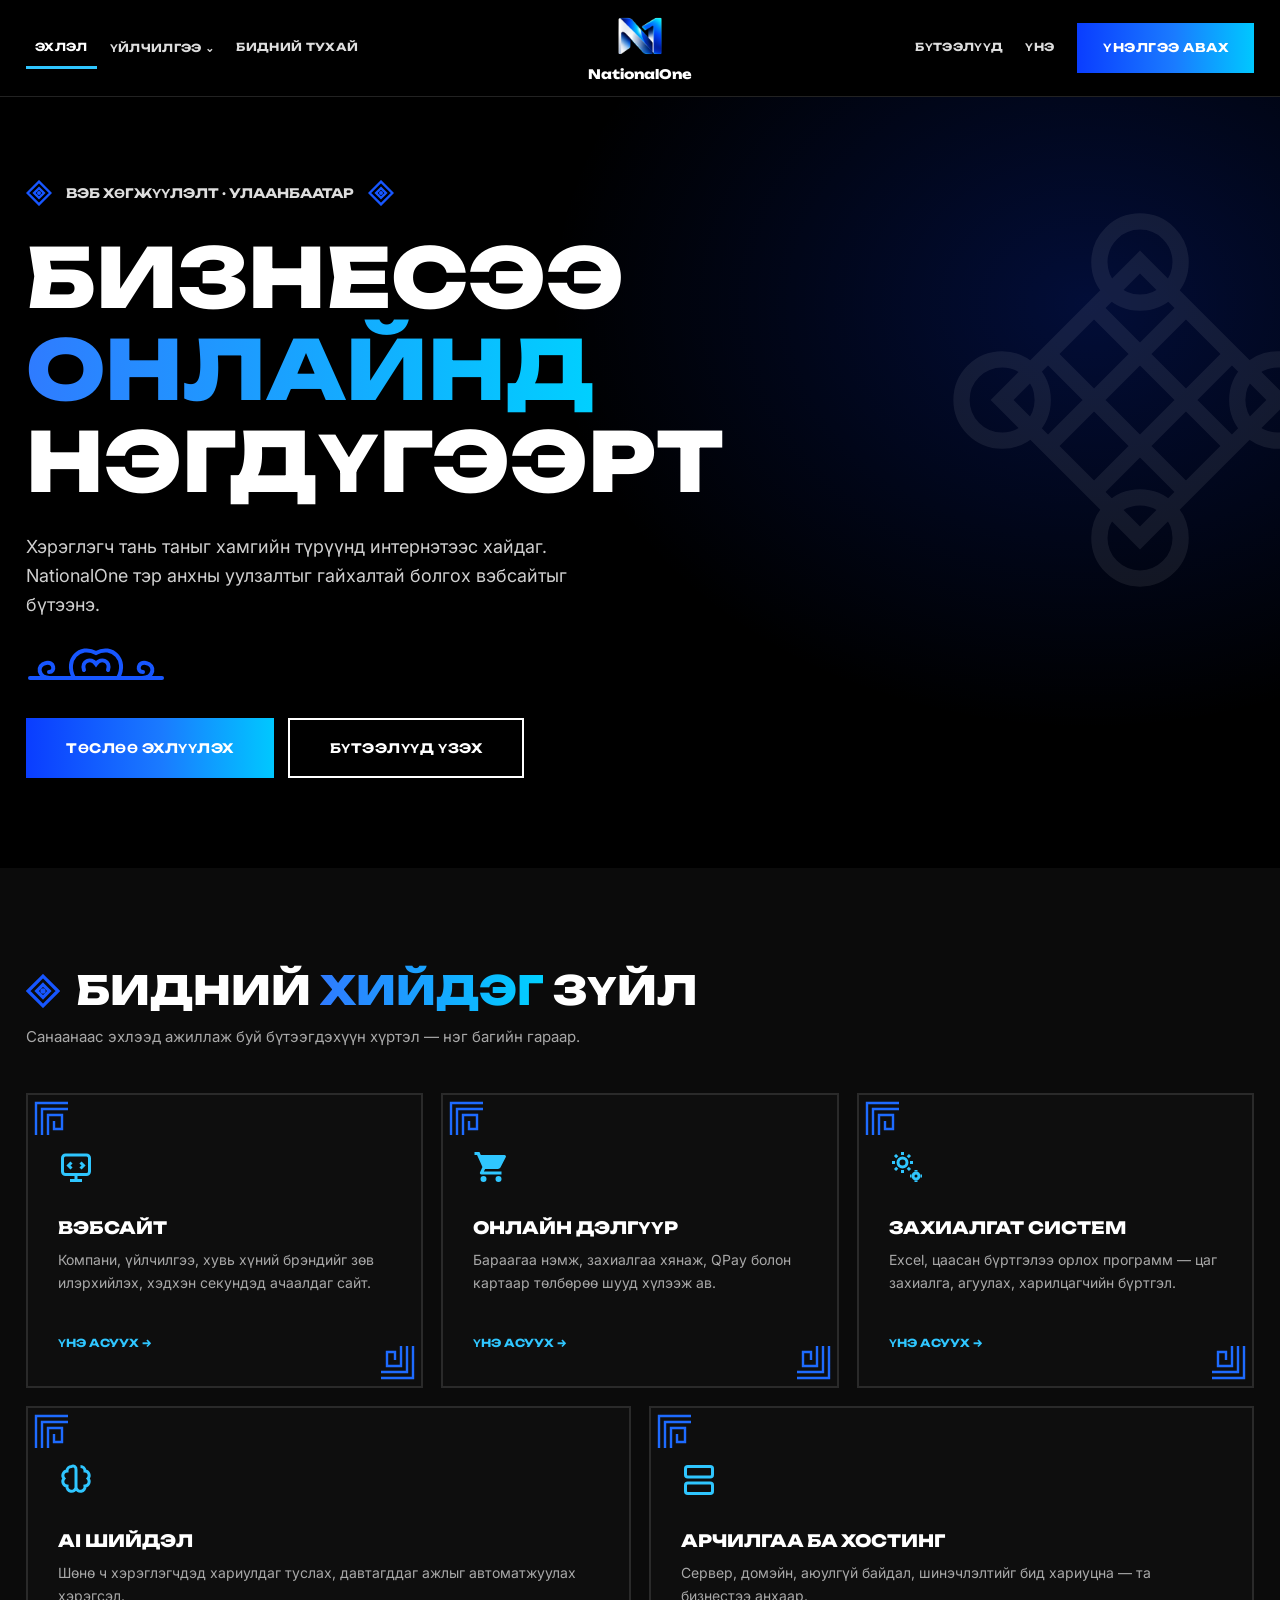
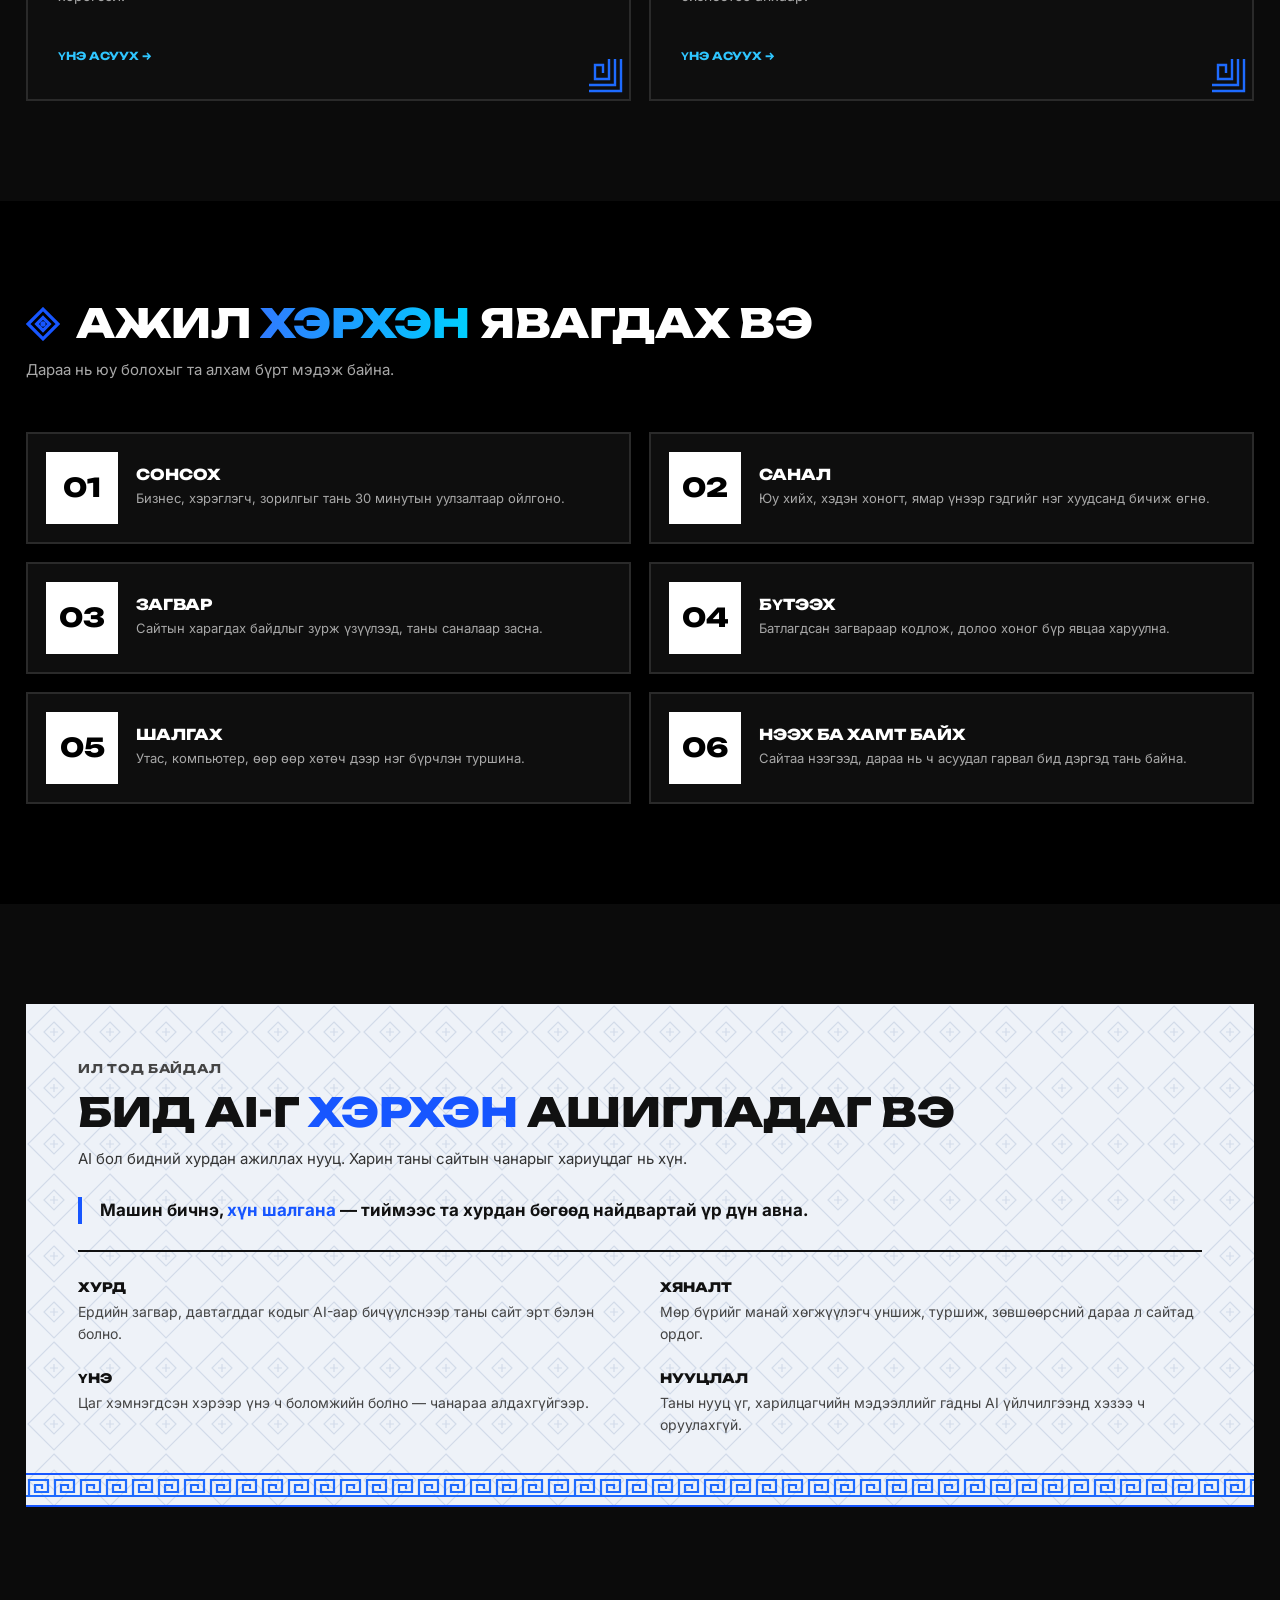
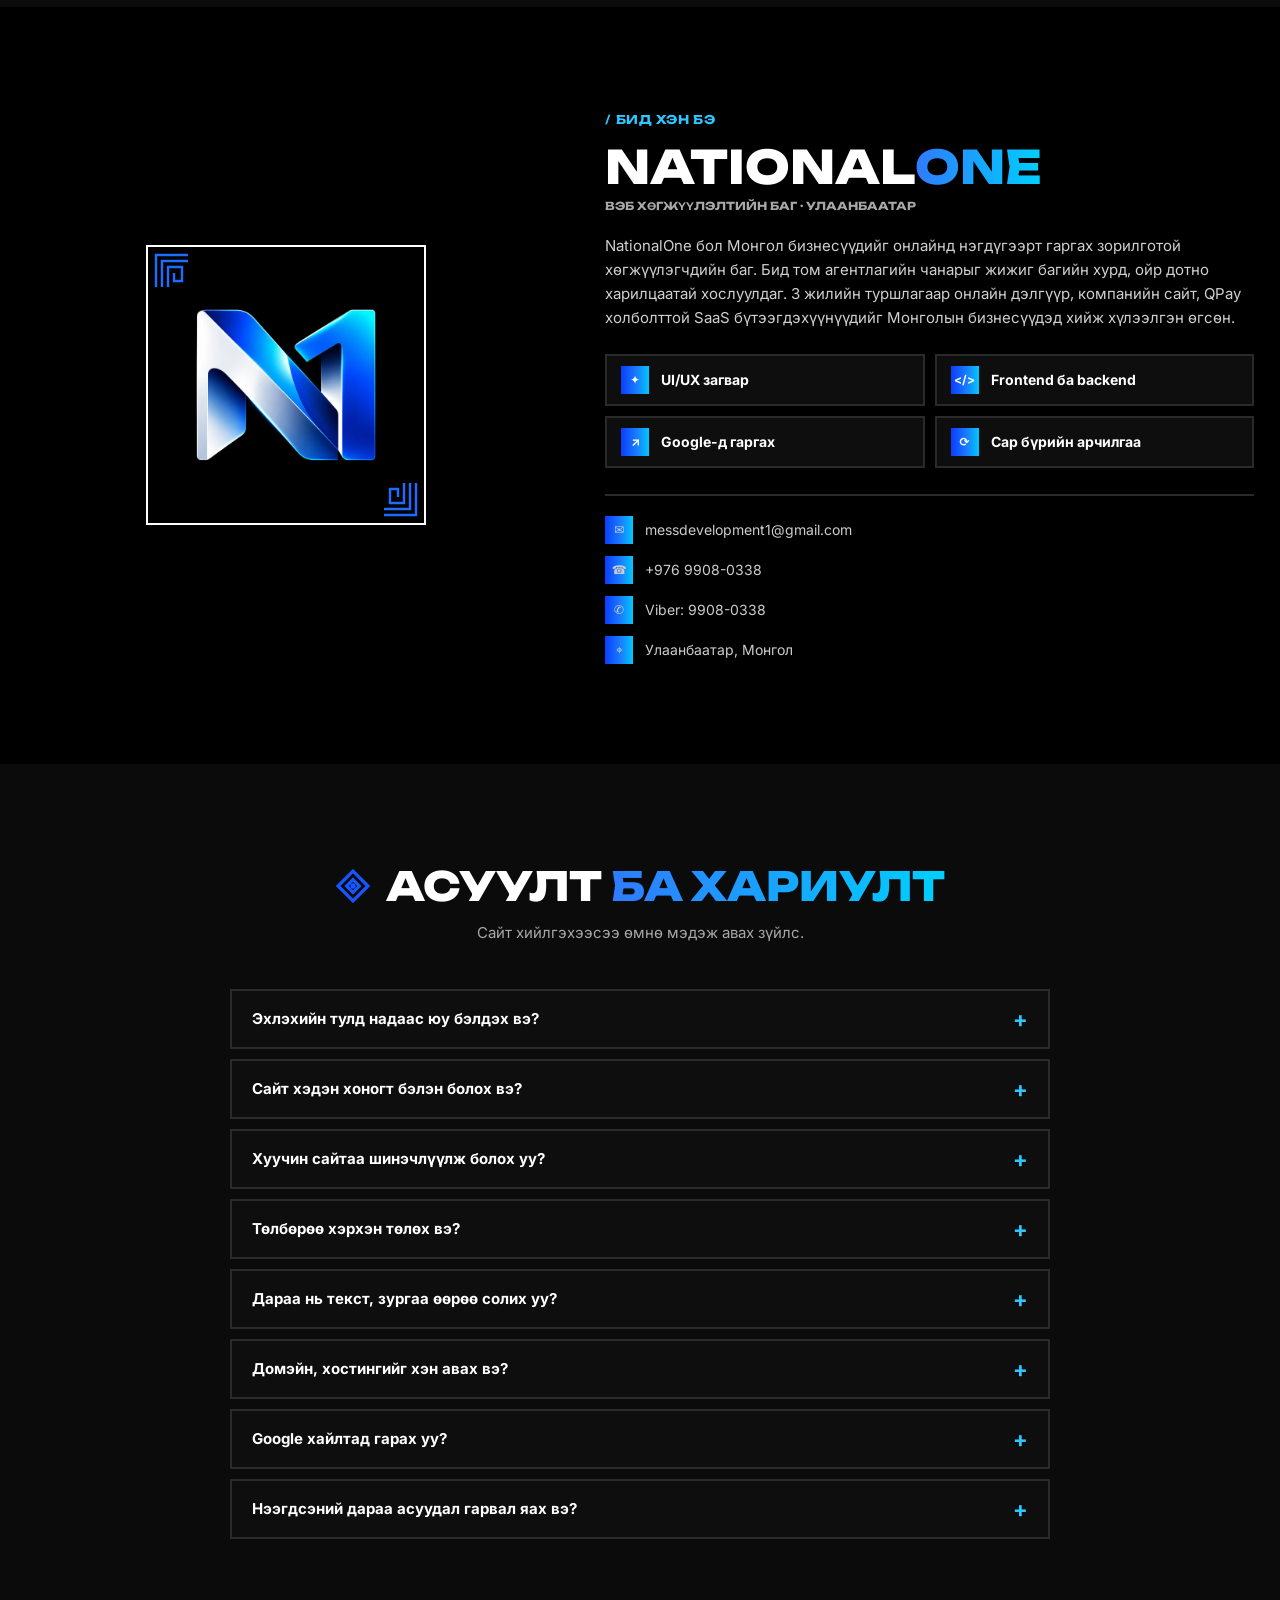
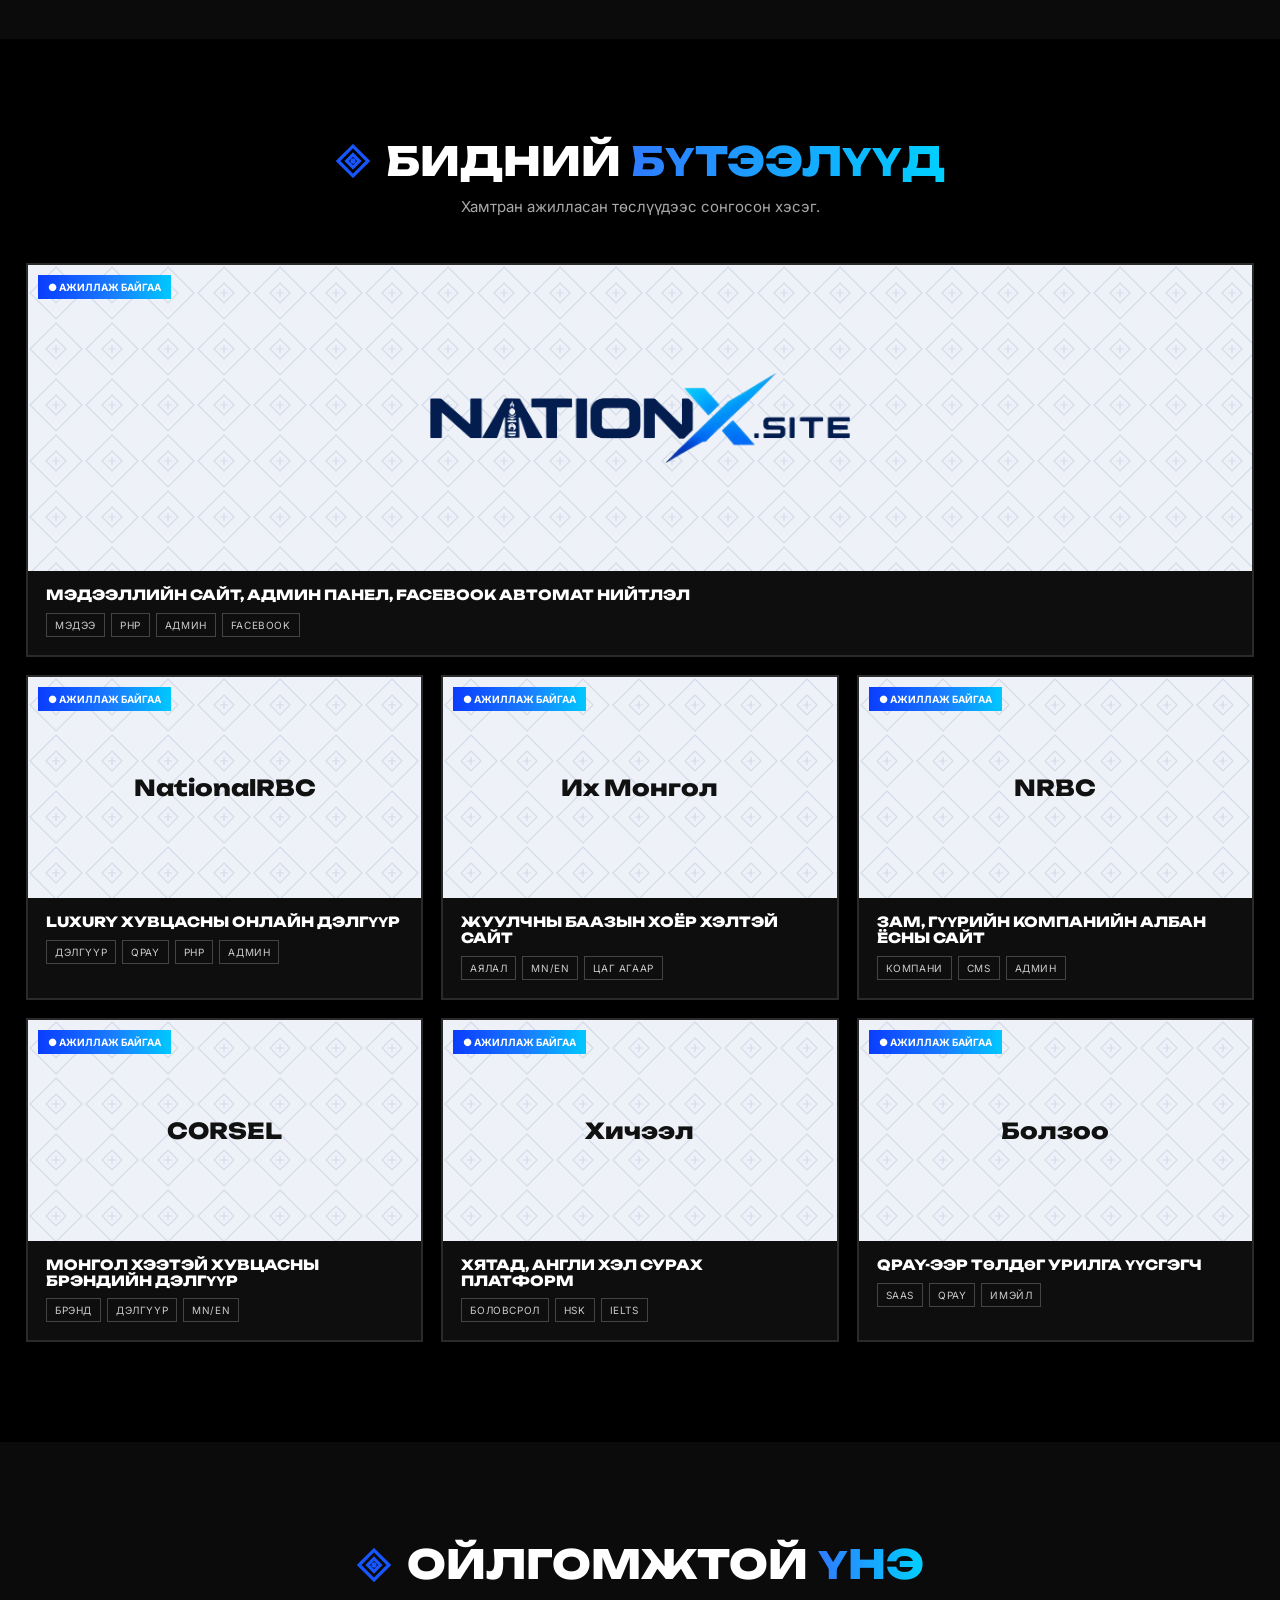
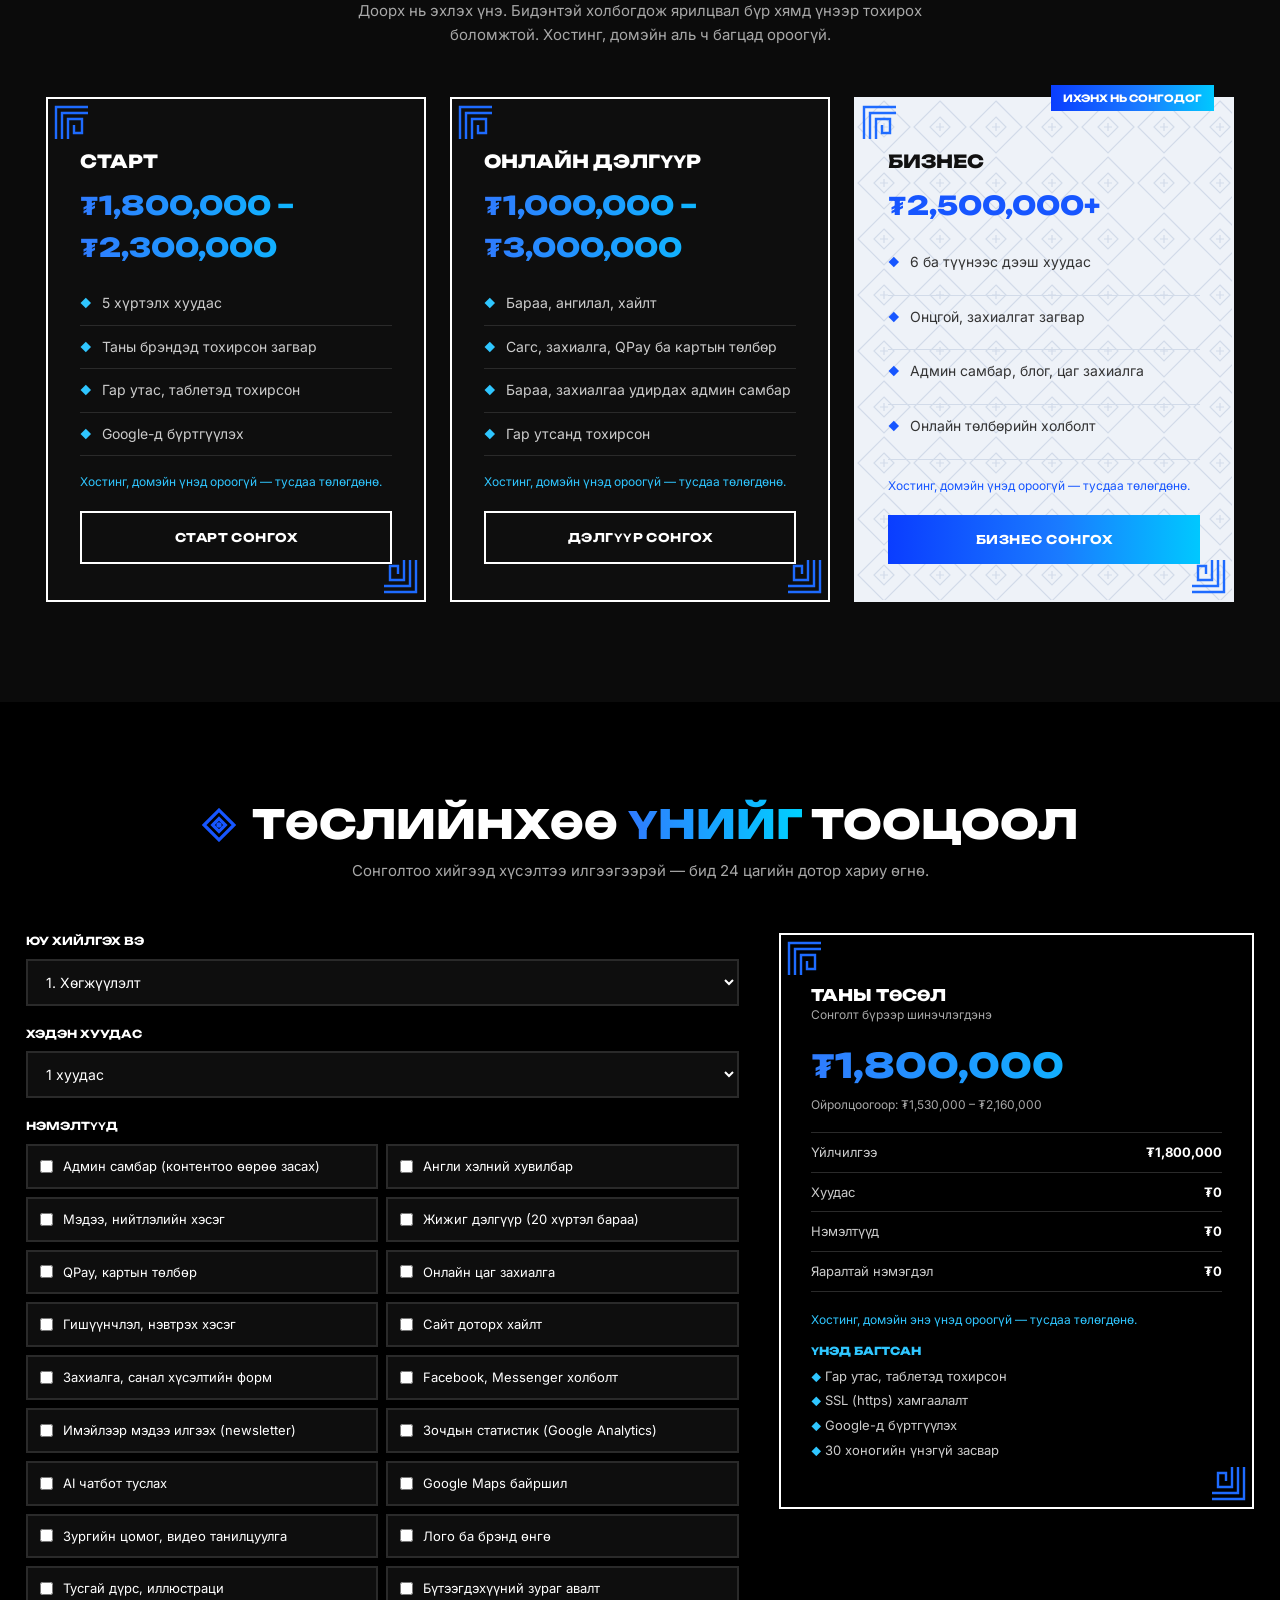
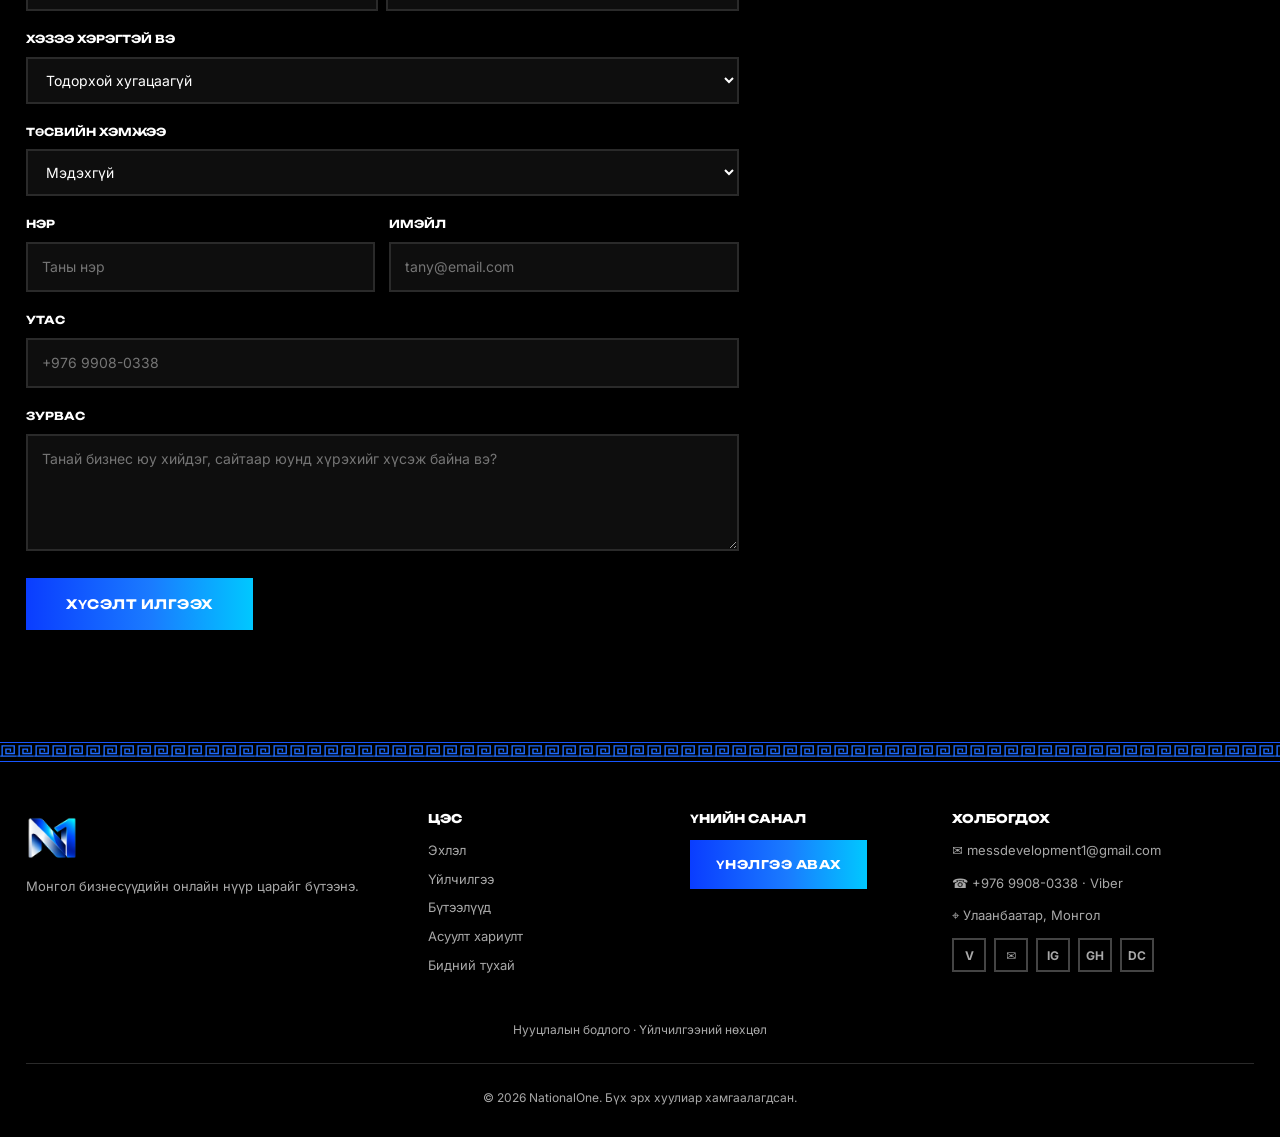
==== commit 1aba68cf: "Нууцлалын бодлого, үйлчилгээний нөхцөлийн хуудас нэмэв; Старт багцын үнийг тааруулав privacy.html, t" ====
--- a/index.html
+++ b/index.html
@@ -229,7 +229,7 @@
     <div class="plans">
       <div class="plan corners reveal">
         <h3>Старт</h3>
-        <div class="price grad-text">₮1,000,000 – ₮2,000,000</div>
+        <div class="price grad-text">₮1,800,000 – ₮2,300,000</div>
         <ul><li>5 хүртэлх хуудас</li><li>Таны брэндэд тохирсон загвар</li><li>Гар утас, таблетэд тохирсон</li><li>Google-д бүртгүүлэх</li></ul>
         <p class="plan-note">Хостинг, домэйн үнэд ороогүй — тусдаа төлөгдөнө.</p>
         <a href="#quote" class="btn btn-ghost btn-block">Старт сонгох</a>
@@ -372,7 +372,7 @@
         <div class="social"><a href="viber://chat?number=%2B97699080338" aria-label="Viber">V</a><a href="mailto:messdevelopment1@gmail.com" aria-label="Имэйл">✉</a><a href="https://instagram.com/munkhiinen" target="_blank" rel="noopener" aria-label="Instagram">IG</a><a href="https://github.com/ItzMESs" target="_blank" rel="noopener" aria-label="GitHub">GH</a><a href="https://discord.com/invite/zsQP5GQqj3" target="_blank" rel="noopener" aria-label="Discord">DC</a></div>
       </div>
     </div>
-    <div class="f-legal"><a href="#">Нууцлалын бодлого</a> · <a href="#">Үйлчилгээний нөхцөл</a></div>
+    <div class="f-legal"><a href="privacy.html">Нууцлалын бодлого</a> · <a href="terms.html">Үйлчилгээний нөхцөл</a></div>
     <div class="f-copy">© <span id="year"></span> NationalOne. Бүх эрх хуулиар хамгаалагдсан.</div>
   </div>
 </footer>
--- a/style.css
+++ b/style.css
@@ -293,6 +293,20 @@
 .f-legal { text-align: center; margin-top: 36px; font-size: 12px; }
 .f-copy { text-align: center; border-top: 1px solid var(--line); margin-top: 24px; padding-top: 24px; font-size: 12px; }
 
+/* Нууцлал, нөхцөлийн хуудас */
+.doc-top { border-bottom: 1px solid #222; }
+.doc-top .wrap { display: flex; align-items: center; justify-content: space-between; height: 76px; }
+.doc-top .logo img { width: 40px; height: 40px; }
+.doc-top .btn { padding: 11px 18px; }
+.doc { max-width: 780px; padding-top: 60px; padding-bottom: 80px; }
+.doc h1 { font-size: clamp(28px, 5vw, 42px); margin: 10px 0 24px; }
+.doc h2 { font-size: 16px; margin: 36px 0 12px; }
+.doc p, .doc li { color: #cfcfcf; font-size: 15px; }
+.doc ul { padding-left: 20px; display: grid; gap: 6px; margin: 8px 0; }
+.doc a { color: var(--accent-2); }
+.doc-foot { padding-top: 30px; border-top: 1px solid #222; }
+.doc-foot .f-legal { margin-top: 0; }
+
 /* Гүйлгэхэд гарч ирэх */
 .reveal { opacity: 0; transform: translateY(24px); transition: opacity .7s, transform .7s; }
 .reveal.in { opacity: 1; transform: none; }
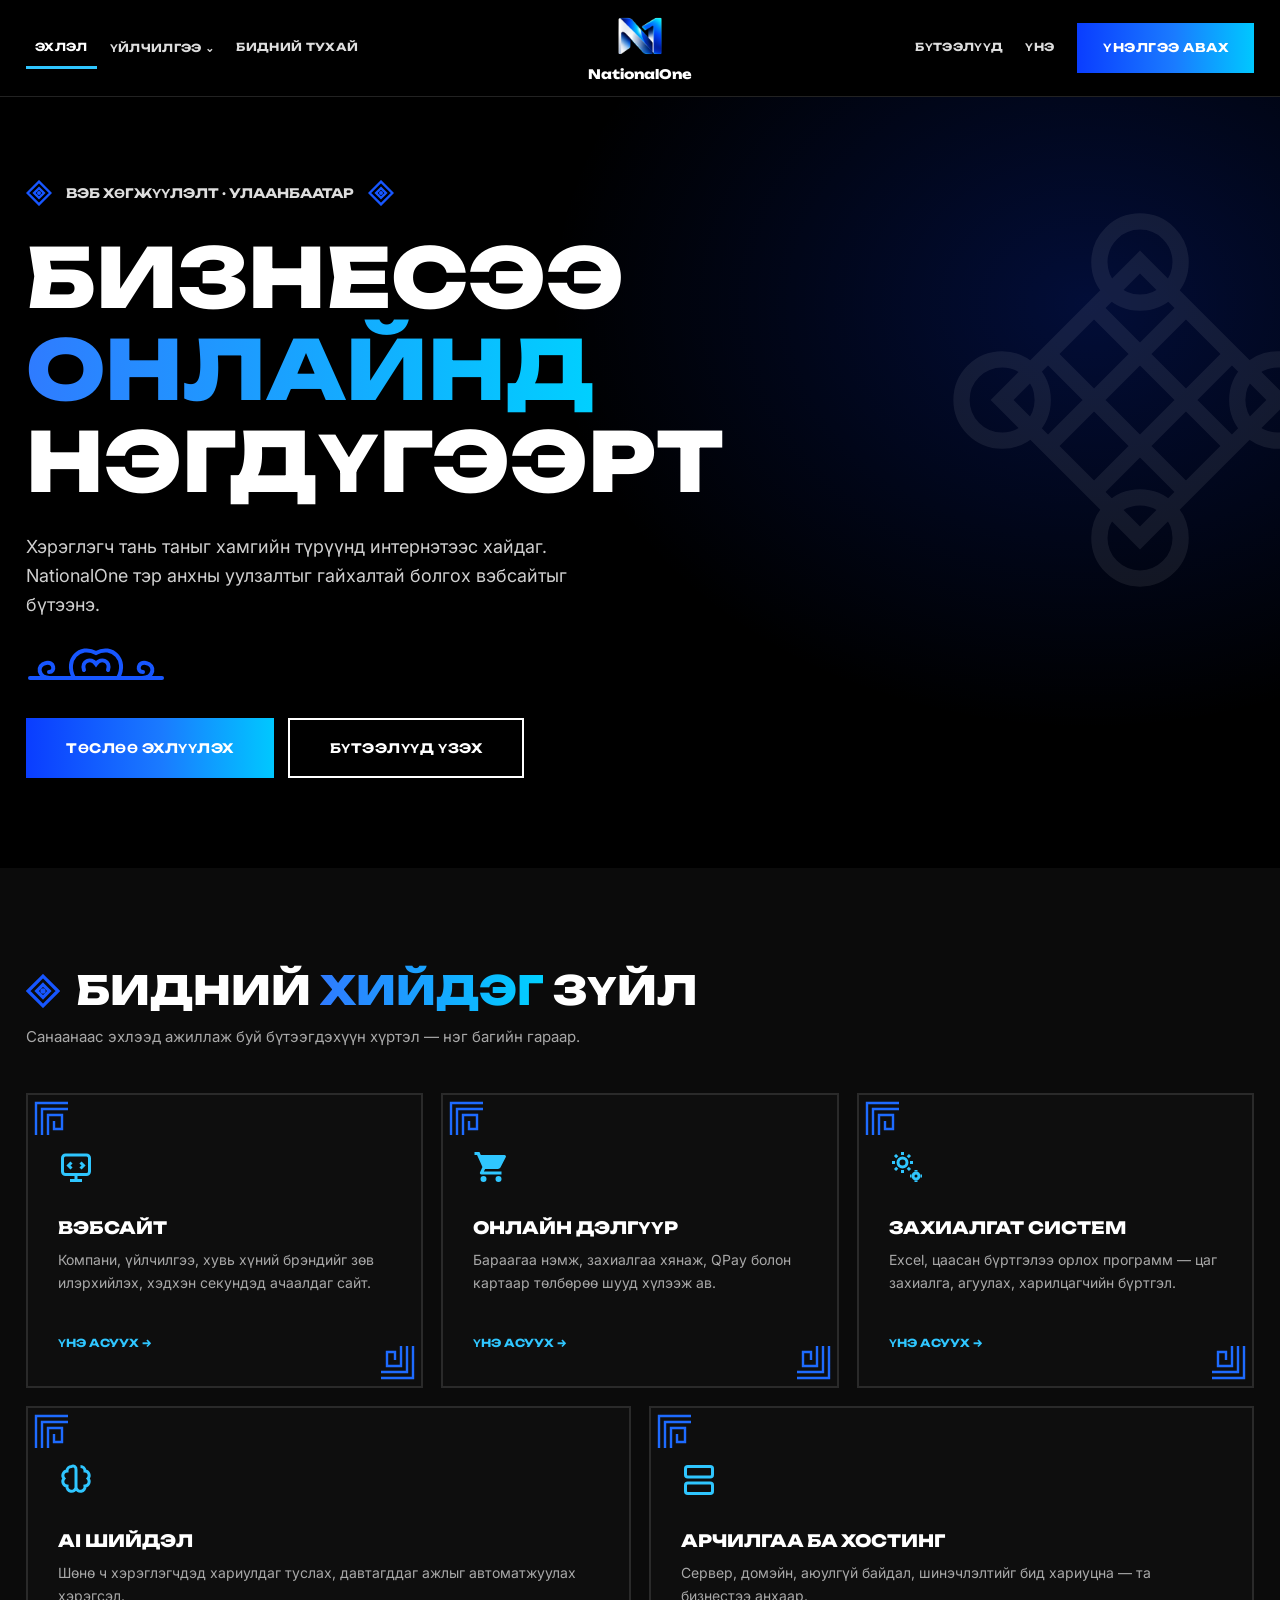
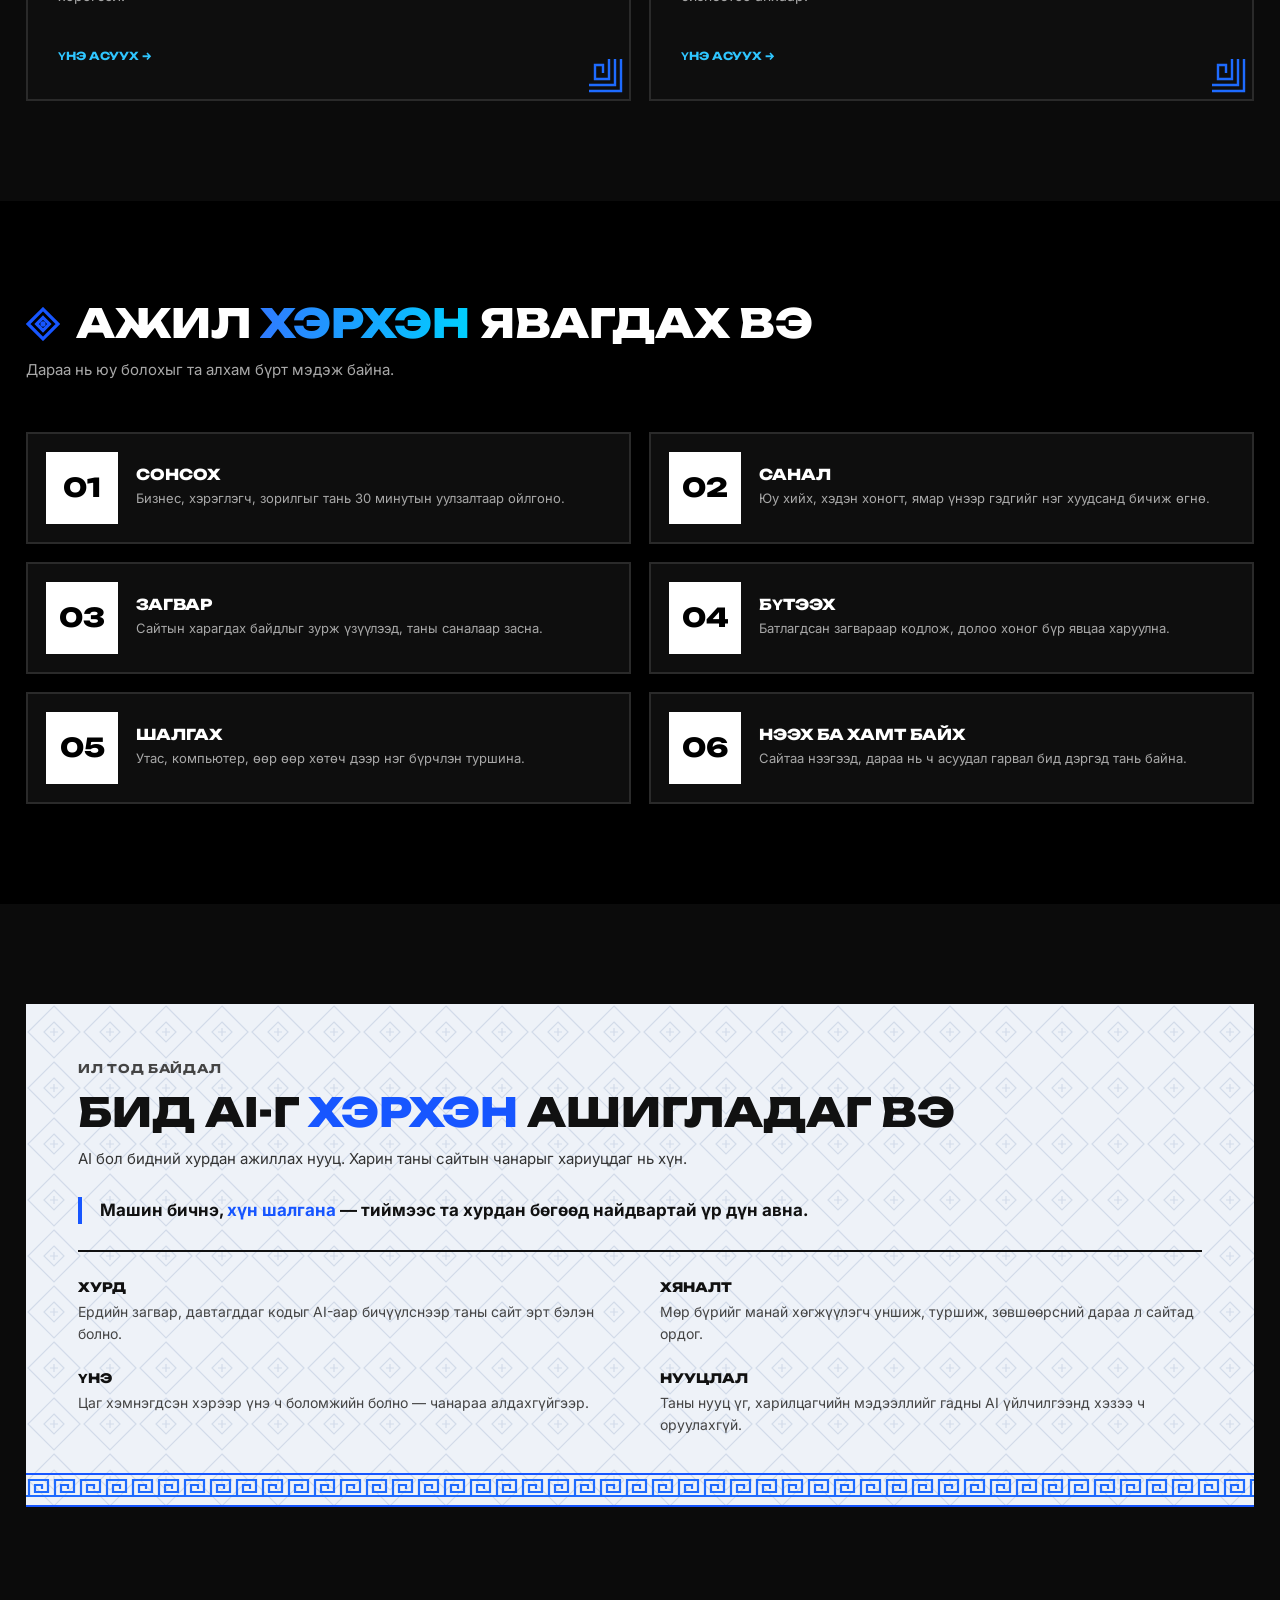
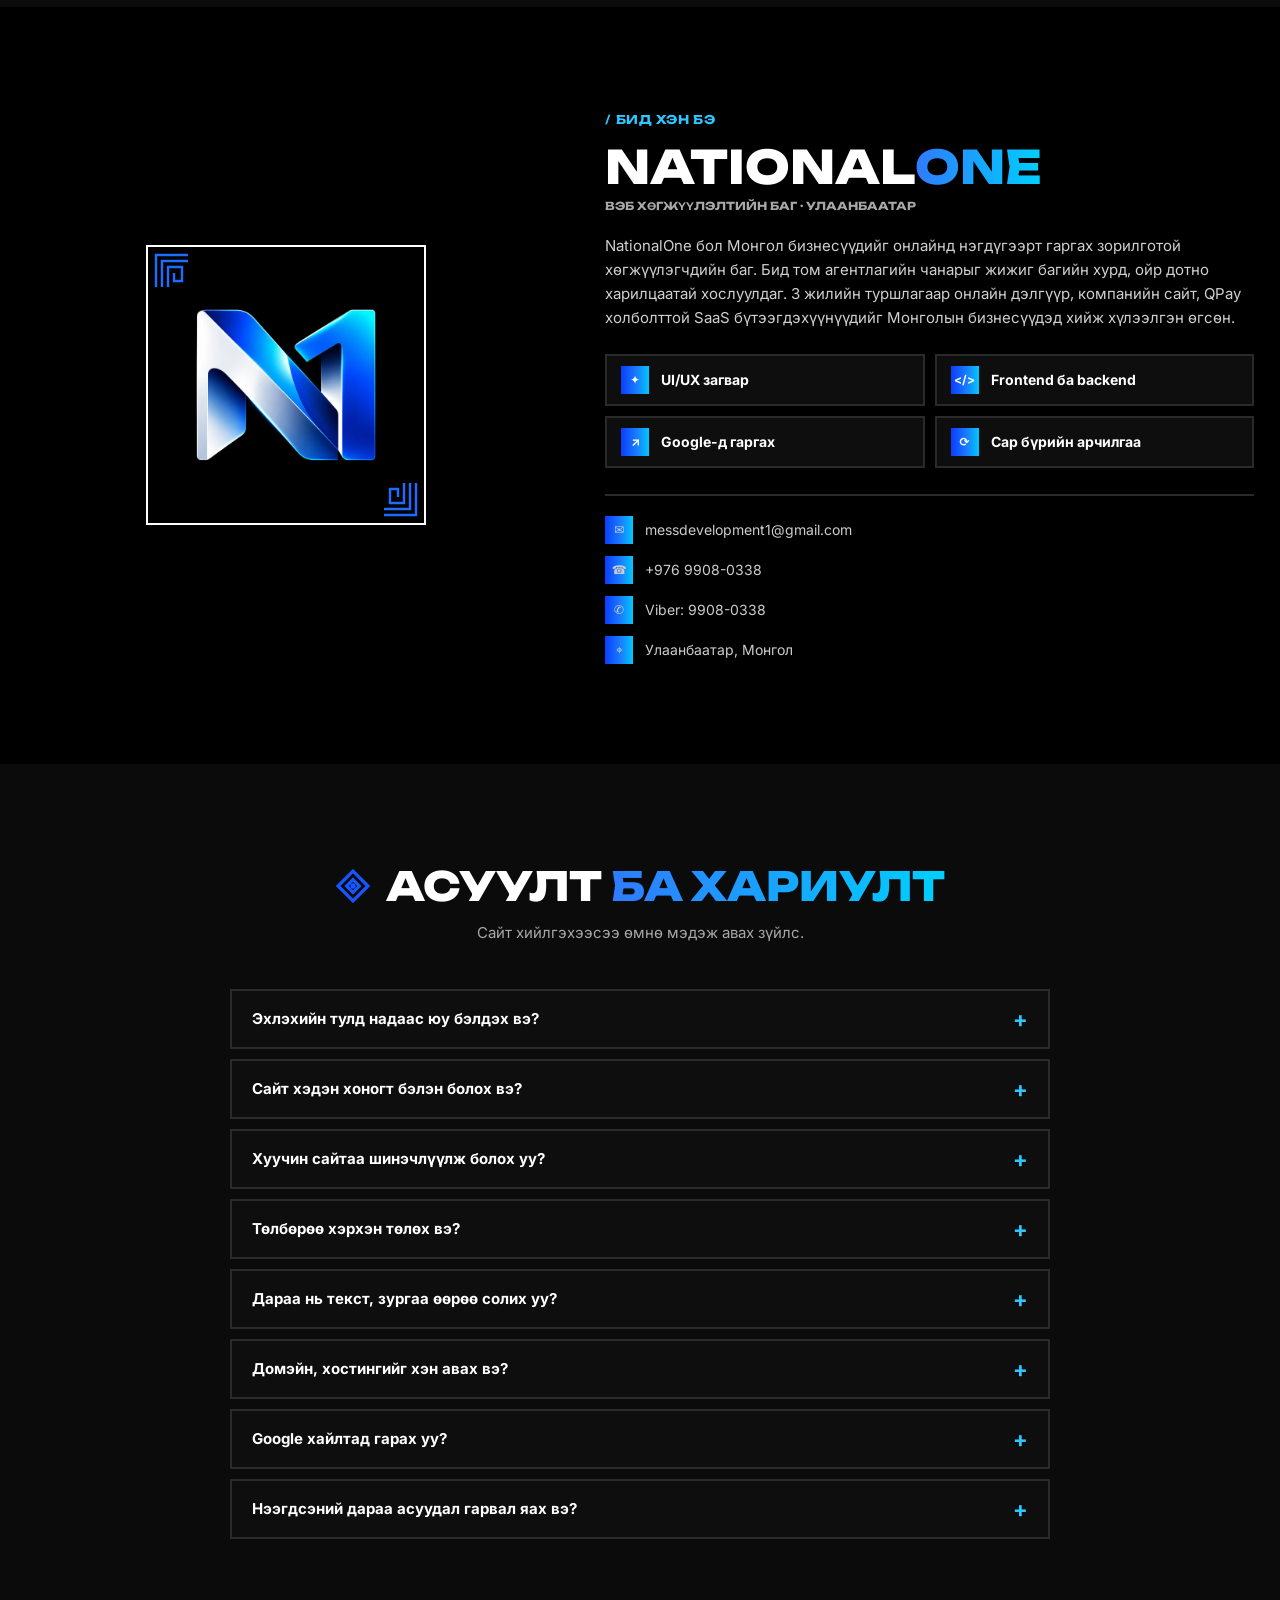
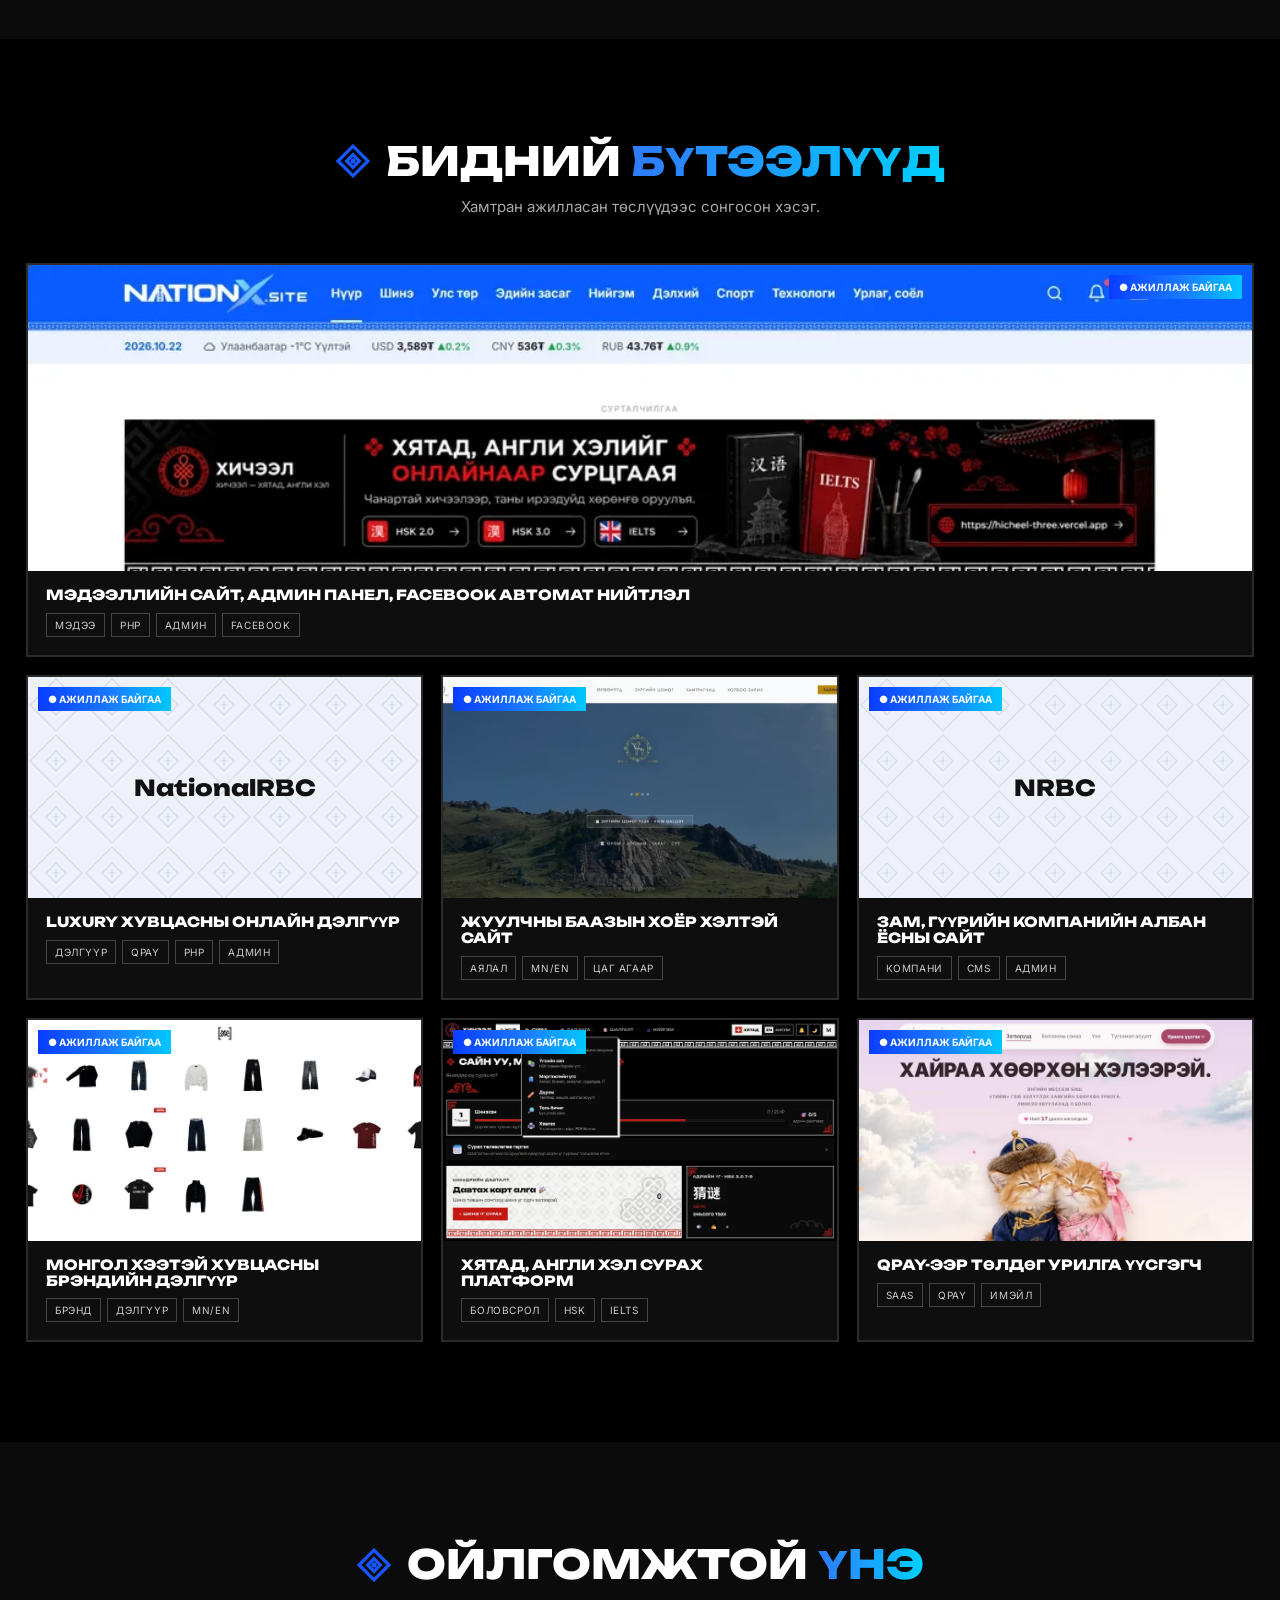
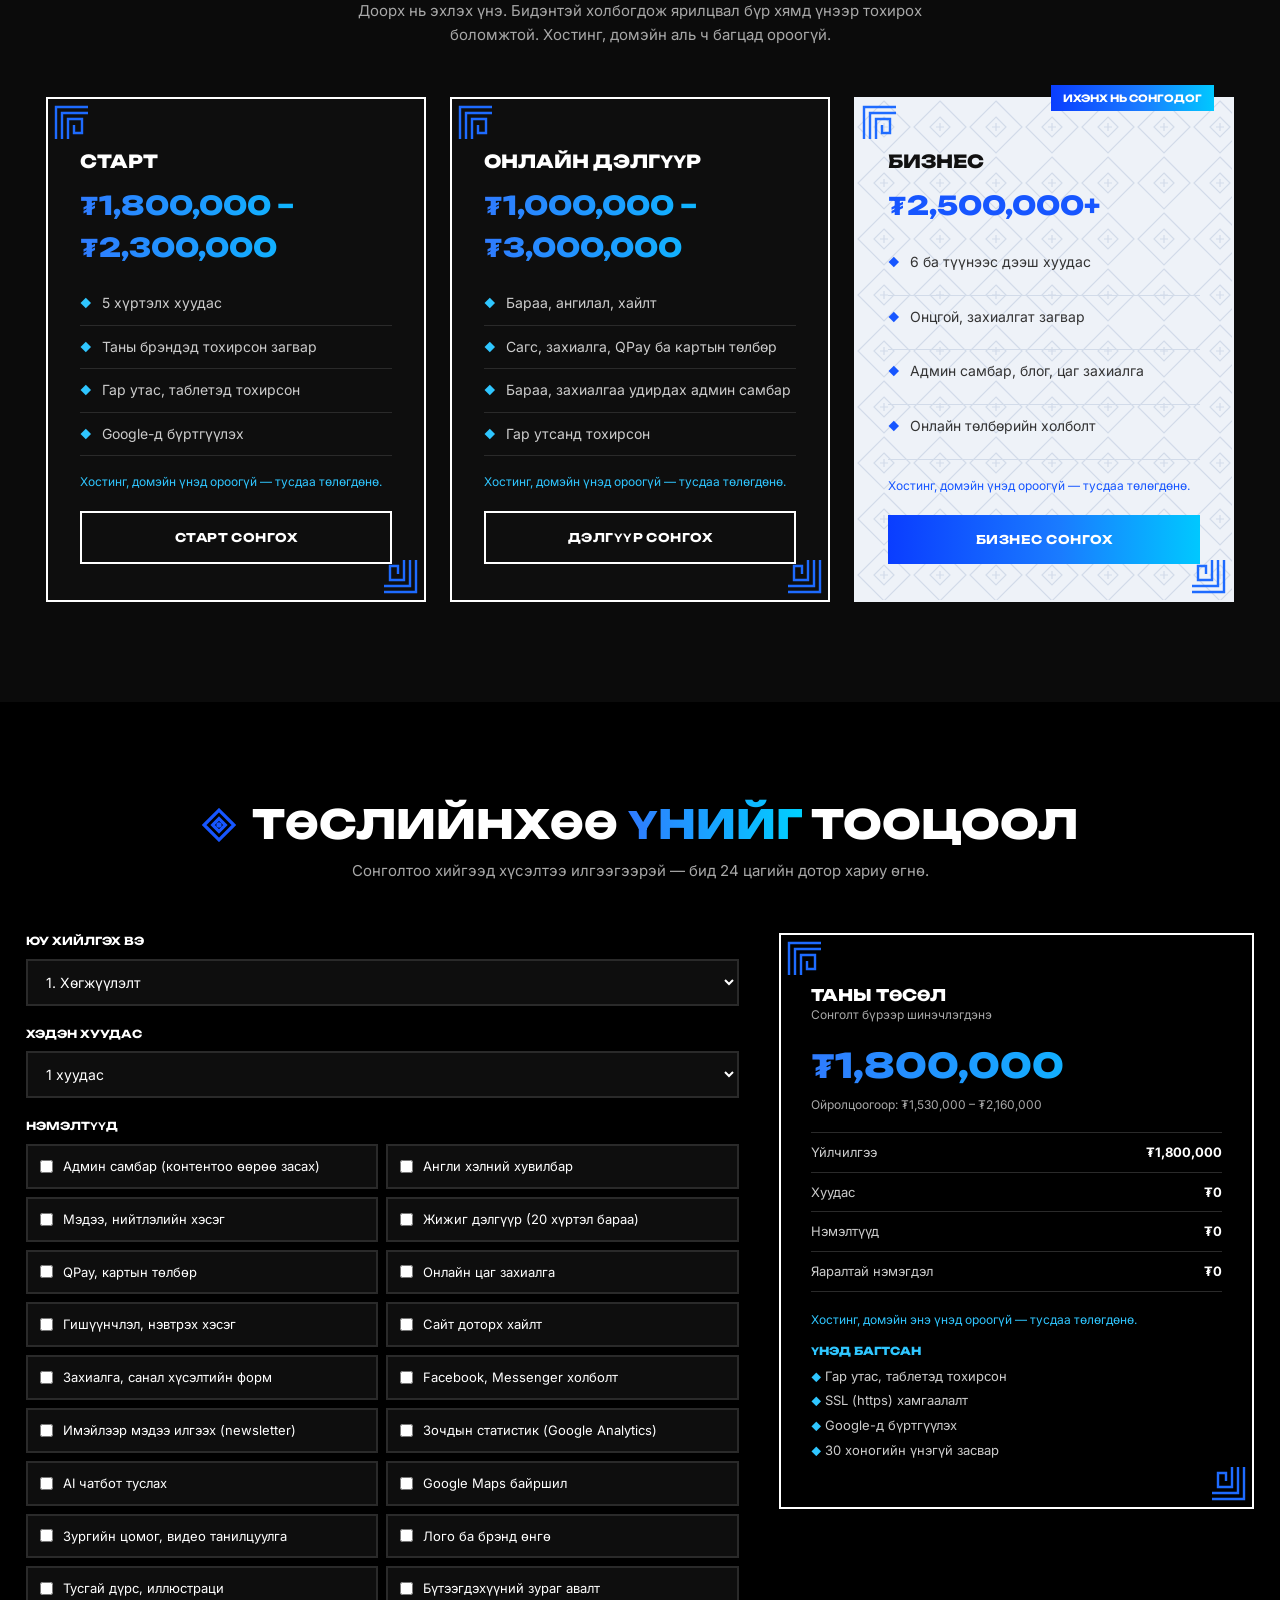
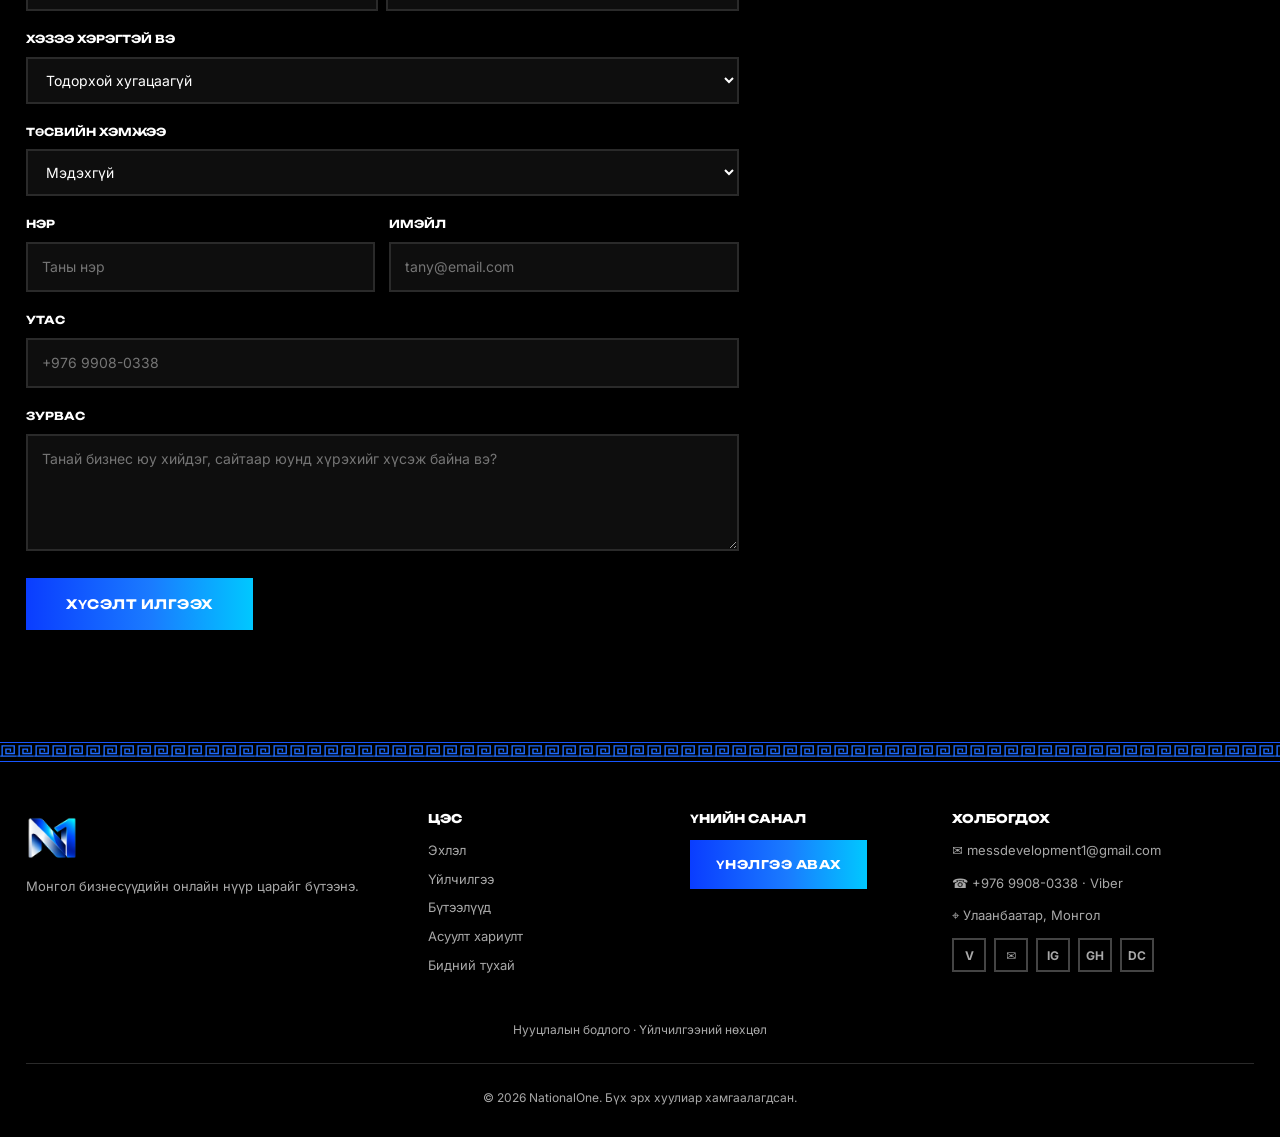
==== commit 7de4dd65: "Портфолиод төслүүдийн дэлгэцийн зураг тавив; Bolzoo хаягийг bolzoo.shop болгов NationX, Их Монгол, C" ====
--- a/index.html
+++ b/index.html
@@ -210,13 +210,13 @@
     <div class="sec-head center reveal"><svg class="ornament"><use href="#orn"/></svg><h2 class="sec-title">Бидний <span class="grad-text">бүтээлүүд</span></h2></div>
     <p class="sec-sub center reveal">Хамтран ажилласан төслүүдээс сонгосон хэсэг.</p>
     <div class="portfolio">
-      <a class="pf pf-wide reveal" href="https://nationx.site" target="_blank" rel="noopener"><div class="thumb"><span class="badge">● Ажиллаж байгаа</span><img class="pf-logo" src="img/nationx.webp" alt="NationX" width="900" height="200" loading="lazy"></div><div class="body"><h3>Мэдээллийн сайт, админ панел, Facebook автомат нийтлэл</h3><div class="tags"><span>Мэдээ</span><span>PHP</span><span>Админ</span><span>Facebook</span></div></div></a>
+      <a class="pf pf-wide reveal" href="https://nationx.site" target="_blank" rel="noopener"><div class="thumb"><span class="badge">● Ажиллаж байгаа</span><img src="img/nationx-site.webp" alt="NationX сайтын нүүр хуудас" width="1000" height="480" loading="lazy"></div><div class="body"><h3>Мэдээллийн сайт, админ панел, Facebook автомат нийтлэл</h3><div class="tags"><span>Мэдээ</span><span>PHP</span><span>Админ</span><span>Facebook</span></div></div></a>
       <a class="pf reveal" href="https://nationalrbc.com" target="_blank" rel="noopener"><div class="thumb"><span class="badge">● Ажиллаж байгаа</span>NationalRBC</div><div class="body"><h3>Luxury хувцасны онлайн дэлгүүр</h3><div class="tags"><span>Дэлгүүр</span><span>QPay</span><span>PHP</span><span>Админ</span></div></div></a>
-      <a class="pf reveal" href="https://ikh-mongol.vercel.app" target="_blank" rel="noopener"><div class="thumb"><span class="badge">● Ажиллаж байгаа</span>Их Монгол</div><div class="body"><h3>Жуулчны баазын хоёр хэлтэй сайт</h3><div class="tags"><span>Аялал</span><span>MN/EN</span><span>Цаг агаар</span></div></div></a>
+      <a class="pf reveal" href="https://ikh-mongol.vercel.app" target="_blank" rel="noopener"><div class="thumb"><span class="badge">● Ажиллаж байгаа</span><img src="img/ikh-mongol.webp" alt="Их Монгол сайтын нүүр хуудас" width="1000" height="480" loading="lazy"></div><div class="body"><h3>Жуулчны баазын хоёр хэлтэй сайт</h3><div class="tags"><span>Аялал</span><span>MN/EN</span><span>Цаг агаар</span></div></div></a>
       <a class="pf reveal" href="https://nrbc.nationalrbc.com" target="_blank" rel="noopener"><div class="thumb"><span class="badge">● Ажиллаж байгаа</span>NRBC</div><div class="body"><h3>Зам, гүүрийн компанийн албан ёсны сайт</h3><div class="tags"><span>Компани</span><span>CMS</span><span>Админ</span></div></div></a>
-      <a class="pf reveal" href="https://corselwork.vercel.app" target="_blank" rel="noopener"><div class="thumb"><span class="badge">● Ажиллаж байгаа</span>CORSEL</div><div class="body"><h3>Монгол хээтэй хувцасны брэндийн дэлгүүр</h3><div class="tags"><span>Брэнд</span><span>Дэлгүүр</span><span>MN/EN</span></div></div></a>
-      <a class="pf reveal" href="https://hicheel-three.vercel.app" target="_blank" rel="noopener"><div class="thumb"><span class="badge">● Ажиллаж байгаа</span>Хичээл</div><div class="body"><h3>Хятад, англи хэл сурах платформ</h3><div class="tags"><span>Боловсрол</span><span>HSK</span><span>IELTS</span></div></div></a>
-      <a class="pf reveal" href="https://bolzoo-nu.vercel.app" target="_blank" rel="noopener"><div class="thumb"><span class="badge">● Ажиллаж байгаа</span>Болзоо</div><div class="body"><h3>QPay-ээр төлдөг урилга үүсгэгч</h3><div class="tags"><span>SaaS</span><span>QPay</span><span>Имэйл</span></div></div></a>
+      <a class="pf reveal" href="https://corselwork.vercel.app" target="_blank" rel="noopener"><div class="thumb"><span class="badge">● Ажиллаж байгаа</span><img src="img/corsel.webp" alt="CORSEL сайтын нүүр хуудас" width="1000" height="480" loading="lazy"></div><div class="body"><h3>Монгол хээтэй хувцасны брэндийн дэлгүүр</h3><div class="tags"><span>Брэнд</span><span>Дэлгүүр</span><span>MN/EN</span></div></div></a>
+      <a class="pf reveal" href="https://hicheel-three.vercel.app" target="_blank" rel="noopener"><div class="thumb"><span class="badge">● Ажиллаж байгаа</span><img src="img/hicheel.webp" alt="Хичээл сайтын нүүр хуудас" width="1000" height="480" loading="lazy"></div><div class="body"><h3>Хятад, англи хэл сурах платформ</h3><div class="tags"><span>Боловсрол</span><span>HSK</span><span>IELTS</span></div></div></a>
+      <a class="pf reveal" href="https://bolzoo.shop" target="_blank" rel="noopener"><div class="thumb"><span class="badge">● Ажиллаж байгаа</span><img src="img/bolzoo.webp" alt="Болзоо сайтын нүүр хуудас" width="1000" height="480" loading="lazy"></div><div class="body"><h3>QPay-ээр төлдөг урилга үүсгэгч</h3><div class="tags"><span>SaaS</span><span>QPay</span><span>Имэйл</span></div></div></a>
     </div>
   </div>
 </section>
--- a/style.css
+++ b/style.css
@@ -223,11 +223,12 @@
 .pf { background: var(--card); border: 2px solid var(--line); transition: transform .25s, border-color .25s; }
 .pf:hover { transform: translateY(-4px); border-color: #fff; }
 .pf .thumb { position: relative; aspect-ratio: 16 / 9; background: var(--paper) var(--diamonds); display: grid; place-items: center; font-family: "Unbounded", "Montserrat", sans-serif; font-weight: 800; font-size: 22px; color: var(--ink); }
-.pf .thumb img { width: 100%; height: 100%; object-fit: cover; }
+.pf .thumb img { position: absolute; inset: 0; width: 100%; height: 100%; object-fit: cover; object-position: top; }
+.pf .thumb .badge { z-index: 1; }
 /* Онцлох төсөл: бүтэн өргөнтэй */
 .pf-wide { grid-column: 1 / -1; }
 .pf-wide .thumb { aspect-ratio: 16 / 4; font-size: 40px; }
-.pf .thumb .pf-logo { width: min(60%, 420px); height: auto; object-fit: contain; }
+.pf-wide .badge { left: auto; right: 10px; }
 .badge { position: absolute; top: 10px; left: 10px; background: var(--grad); color: #fff; font-size: 10px; font-weight: 700; padding: 4px 10px; font-family: "Inter", sans-serif; text-transform: uppercase; }
 .pf .body { padding: 16px 18px 18px; }
 .pf h3 { font-size: 14px; margin-bottom: 10px; }
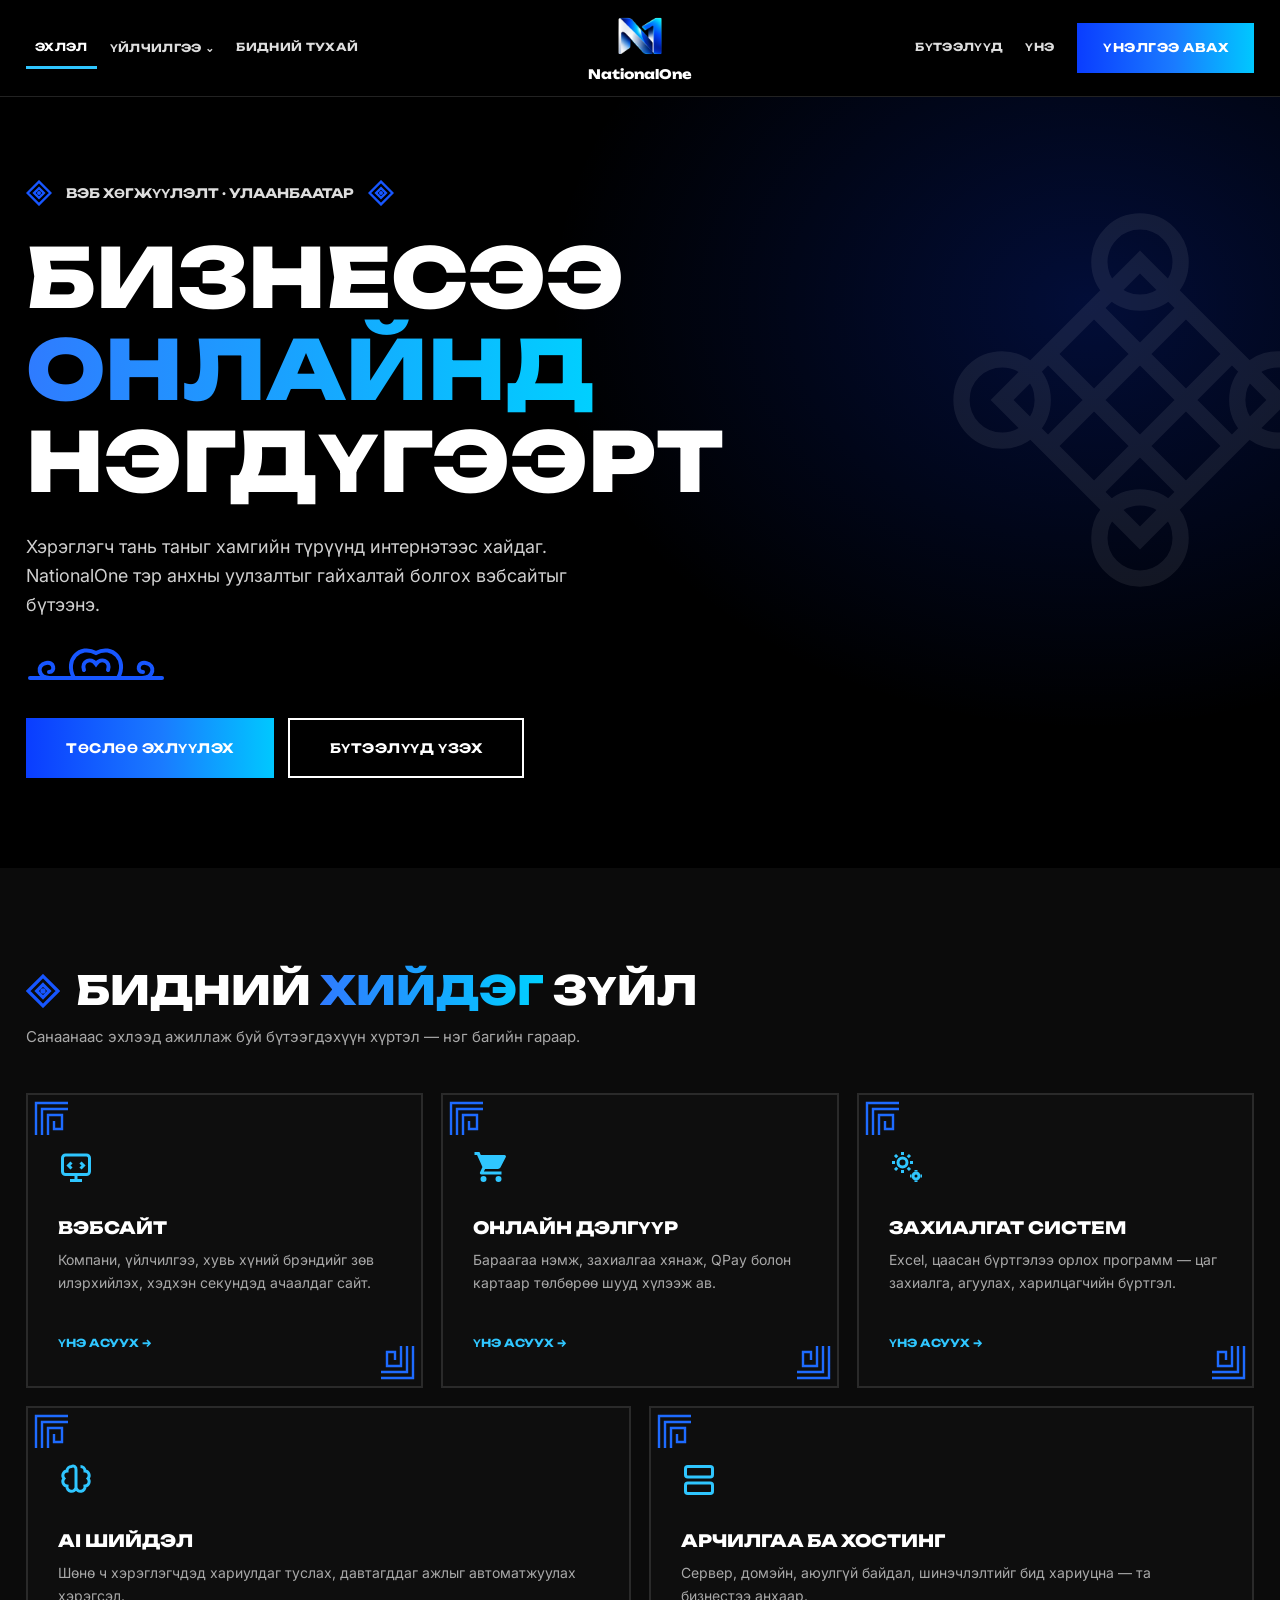
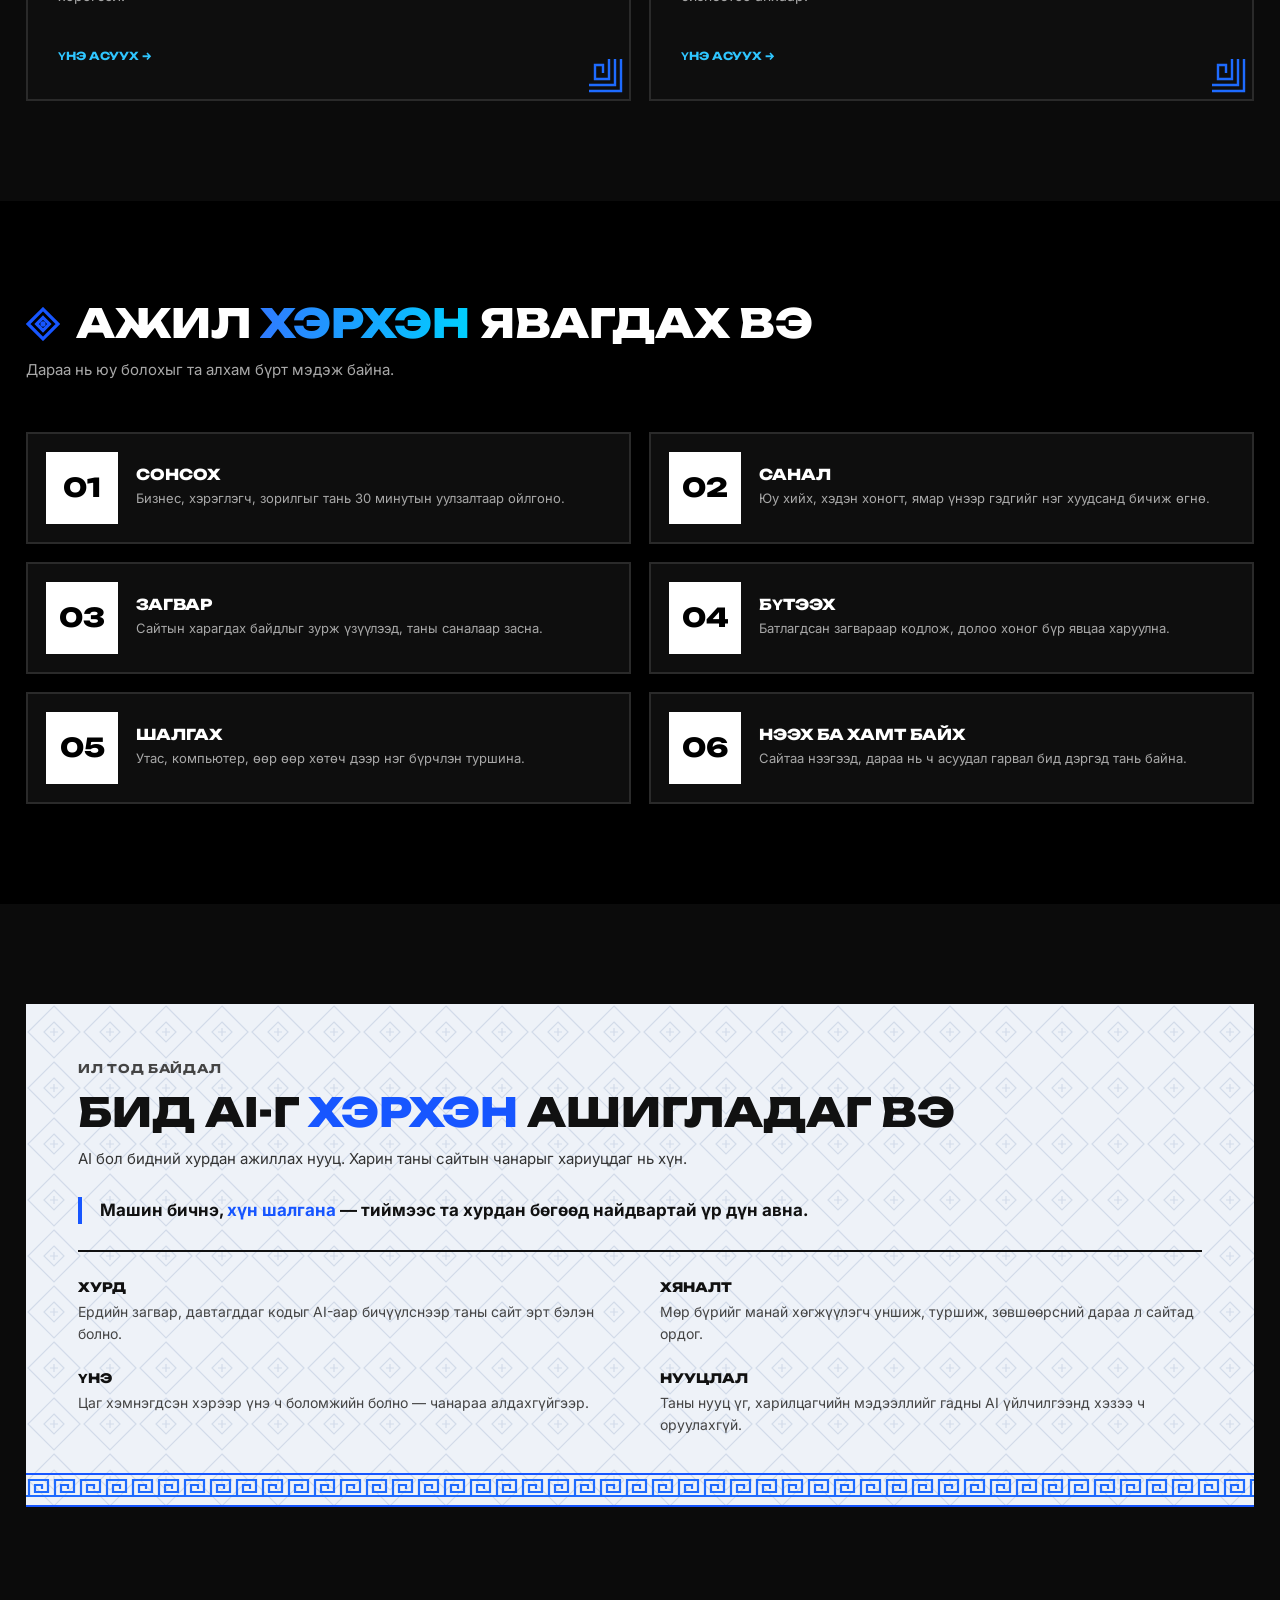
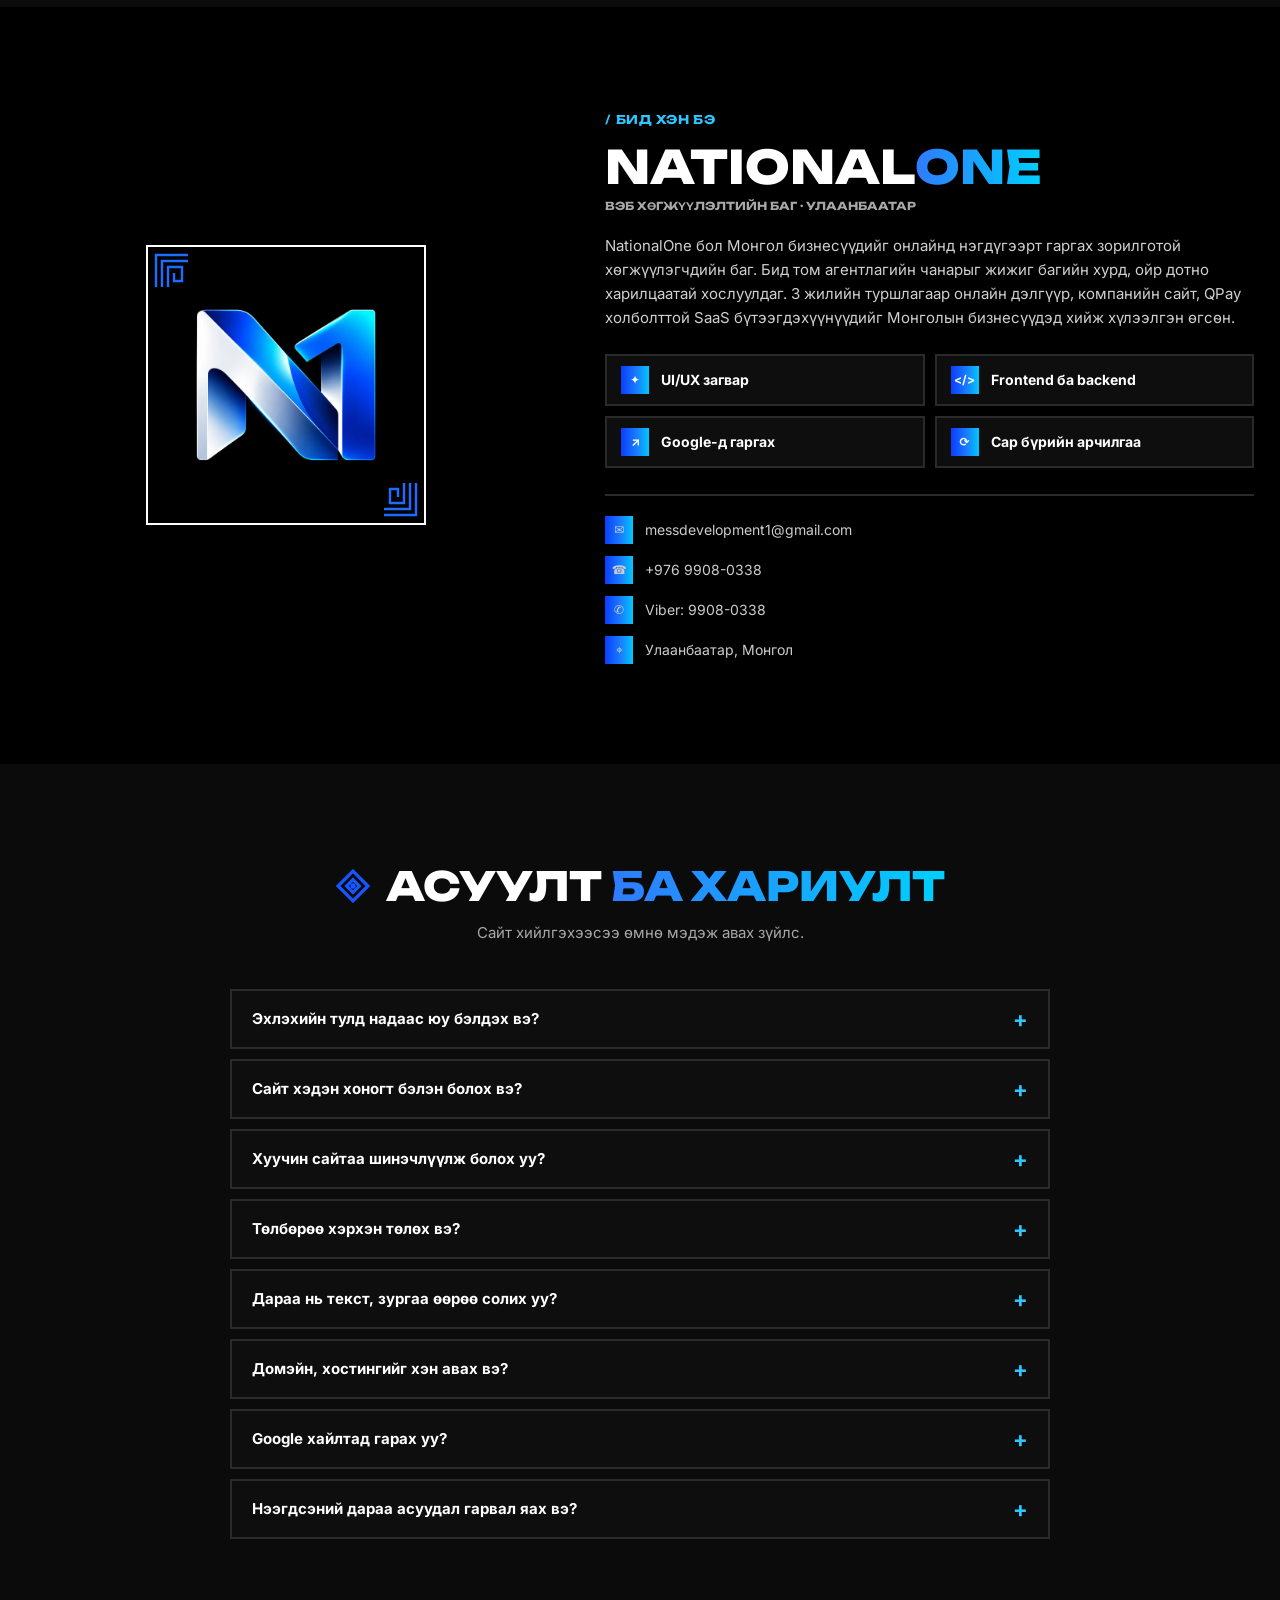
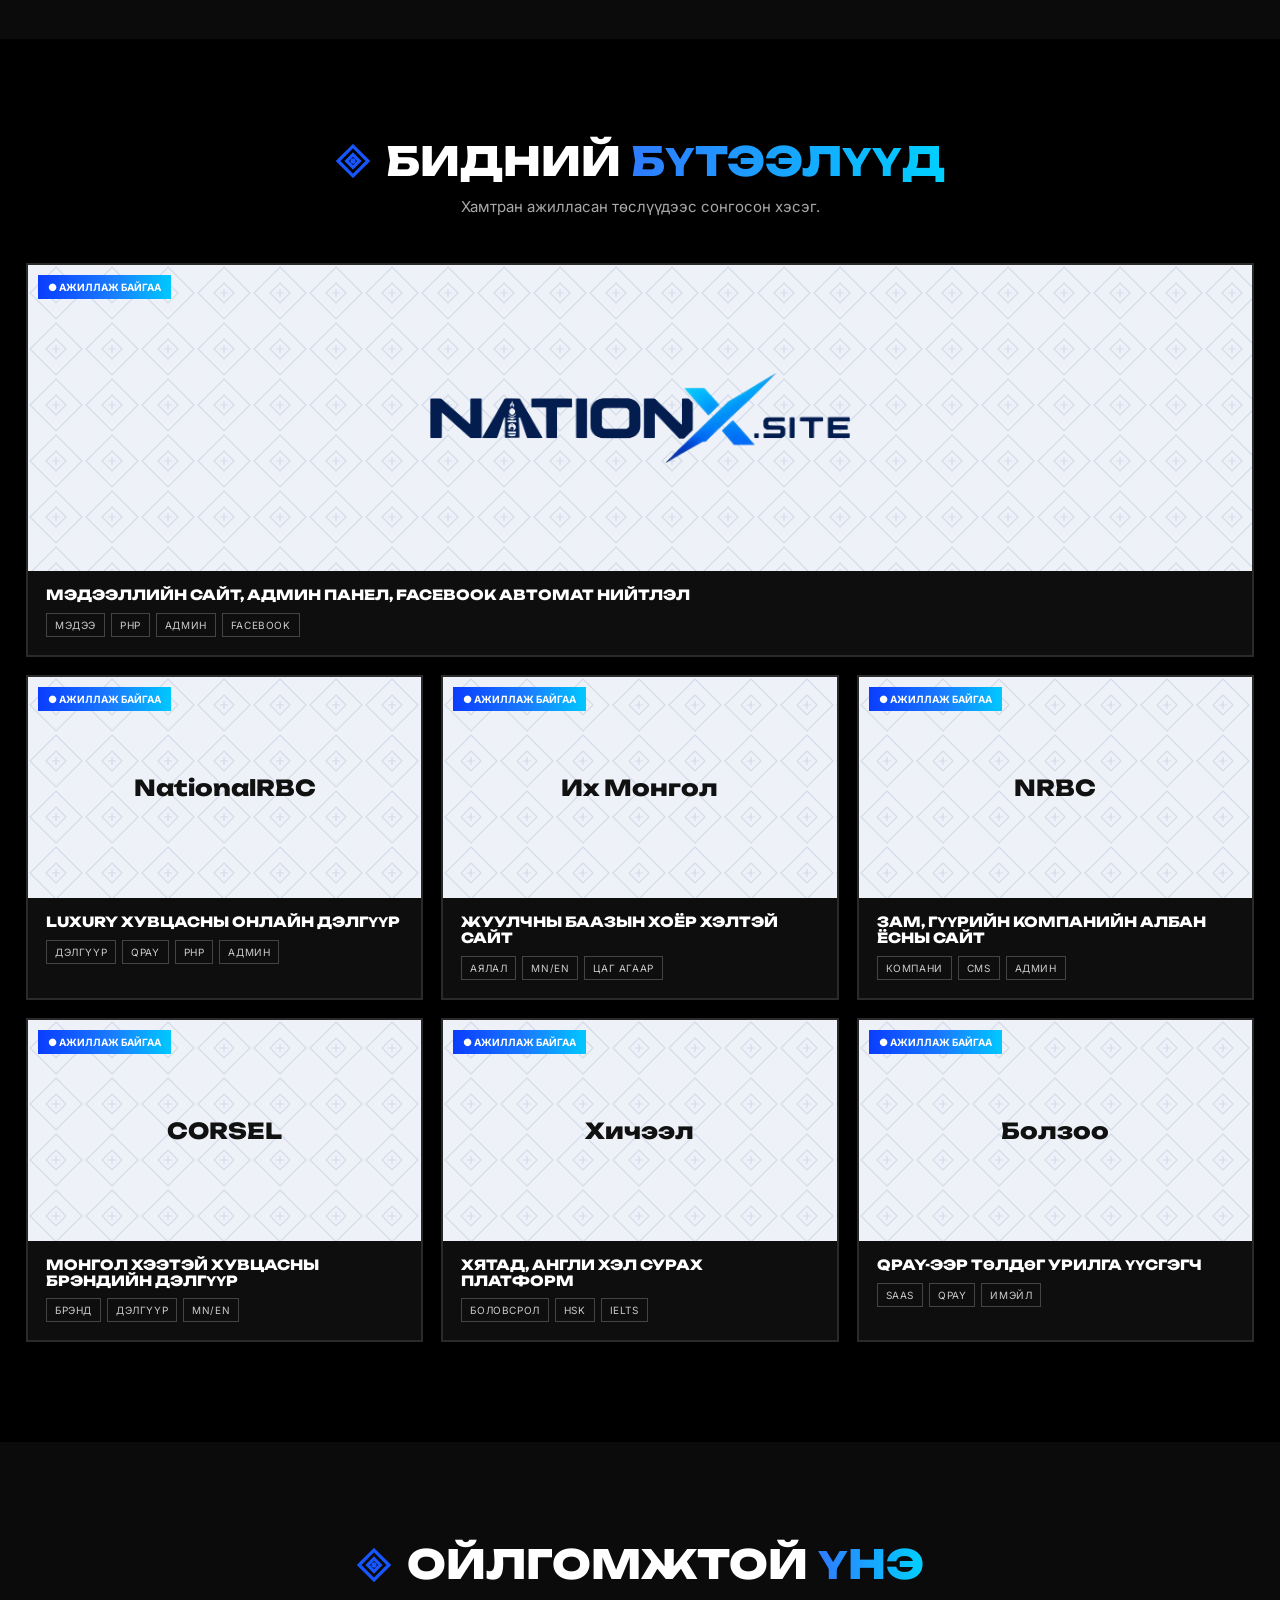
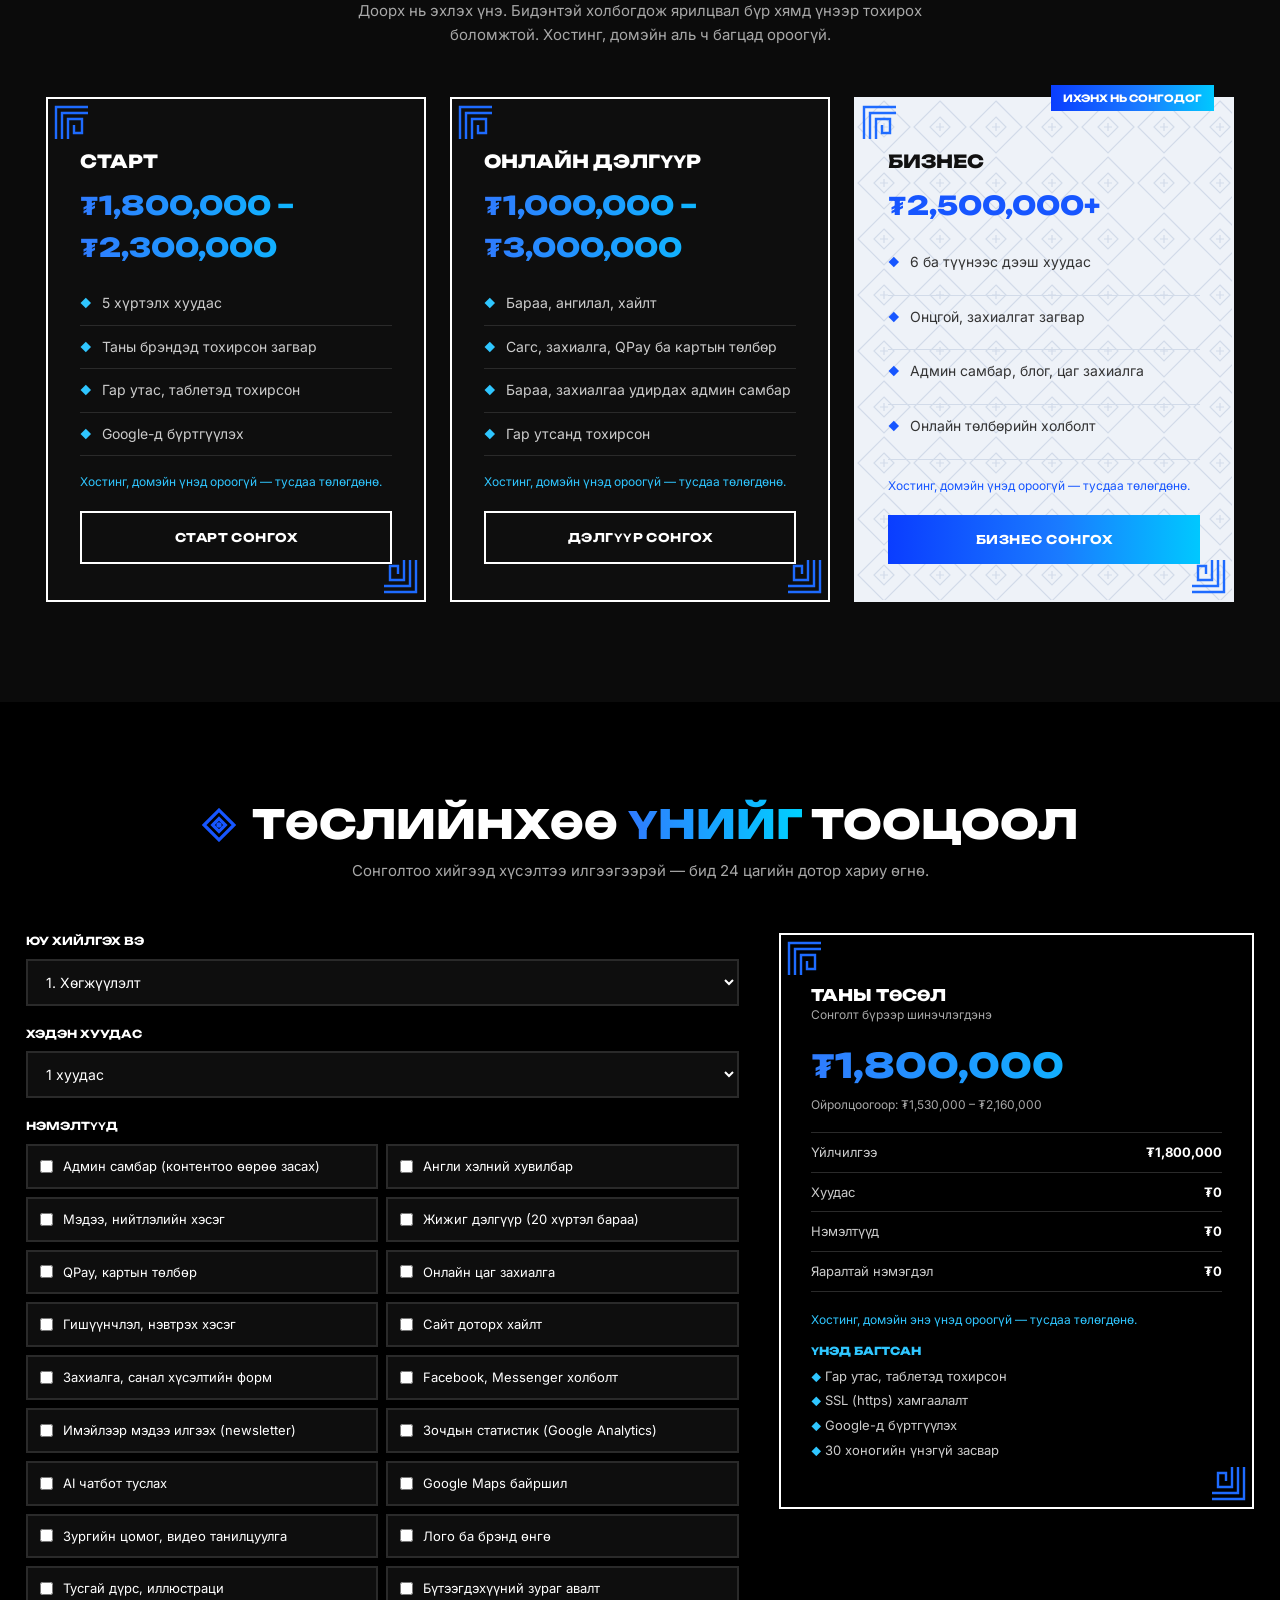
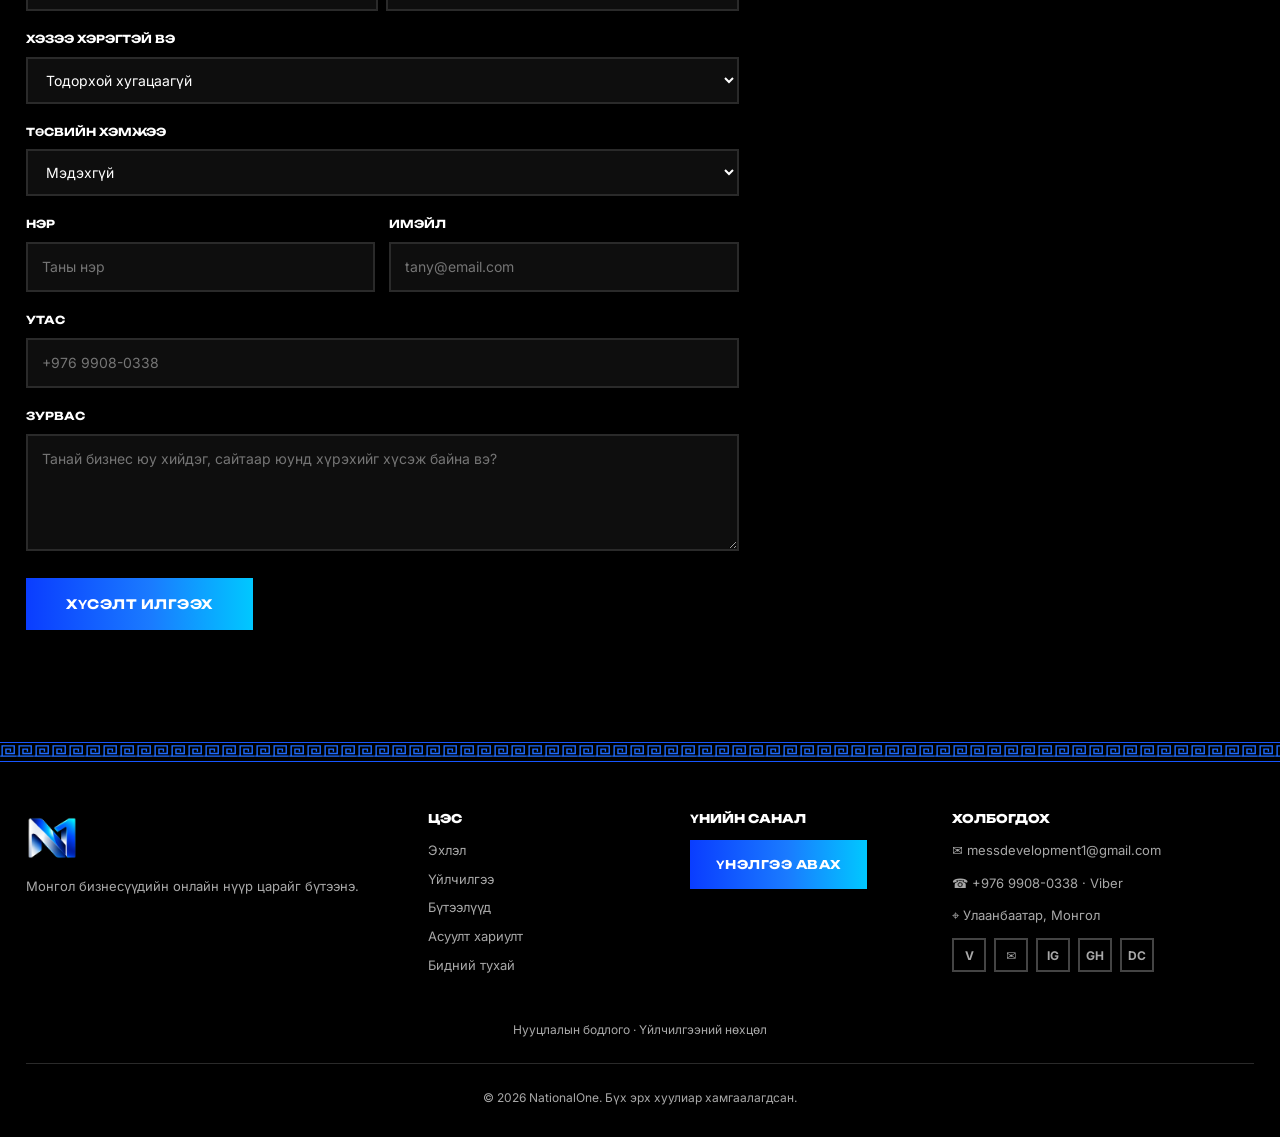
==== commit 2d8ef399: "Портфолиогийн дэлгэцийн зургуудыг хасаж, нэр/логотой карт руу буцаав Co-Authored-By: Claude Opus 5.5" ====
--- a/index.html
+++ b/index.html
@@ -210,13 +210,13 @@
     <div class="sec-head center reveal"><svg class="ornament"><use href="#orn"/></svg><h2 class="sec-title">Бидний <span class="grad-text">бүтээлүүд</span></h2></div>
     <p class="sec-sub center reveal">Хамтран ажилласан төслүүдээс сонгосон хэсэг.</p>
     <div class="portfolio">
-      <a class="pf pf-wide reveal" href="https://nationx.site" target="_blank" rel="noopener"><div class="thumb"><span class="badge">● Ажиллаж байгаа</span><img src="img/nationx-site.webp" alt="NationX сайтын нүүр хуудас" width="1000" height="480" loading="lazy"></div><div class="body"><h3>Мэдээллийн сайт, админ панел, Facebook автомат нийтлэл</h3><div class="tags"><span>Мэдээ</span><span>PHP</span><span>Админ</span><span>Facebook</span></div></div></a>
+      <a class="pf pf-wide reveal" href="https://nationx.site" target="_blank" rel="noopener"><div class="thumb"><span class="badge">● Ажиллаж байгаа</span><img class="pf-logo" src="img/nationx.webp" alt="NationX" width="900" height="193" loading="lazy"></div><div class="body"><h3>Мэдээллийн сайт, админ панел, Facebook автомат нийтлэл</h3><div class="tags"><span>Мэдээ</span><span>PHP</span><span>Админ</span><span>Facebook</span></div></div></a>
       <a class="pf reveal" href="https://nationalrbc.com" target="_blank" rel="noopener"><div class="thumb"><span class="badge">● Ажиллаж байгаа</span>NationalRBC</div><div class="body"><h3>Luxury хувцасны онлайн дэлгүүр</h3><div class="tags"><span>Дэлгүүр</span><span>QPay</span><span>PHP</span><span>Админ</span></div></div></a>
-      <a class="pf reveal" href="https://ikh-mongol.vercel.app" target="_blank" rel="noopener"><div class="thumb"><span class="badge">● Ажиллаж байгаа</span><img src="img/ikh-mongol.webp" alt="Их Монгол сайтын нүүр хуудас" width="1000" height="480" loading="lazy"></div><div class="body"><h3>Жуулчны баазын хоёр хэлтэй сайт</h3><div class="tags"><span>Аялал</span><span>MN/EN</span><span>Цаг агаар</span></div></div></a>
+      <a class="pf reveal" href="https://ikh-mongol.vercel.app" target="_blank" rel="noopener"><div class="thumb"><span class="badge">● Ажиллаж байгаа</span>Их Монгол</div><div class="body"><h3>Жуулчны баазын хоёр хэлтэй сайт</h3><div class="tags"><span>Аялал</span><span>MN/EN</span><span>Цаг агаар</span></div></div></a>
       <a class="pf reveal" href="https://nrbc.nationalrbc.com" target="_blank" rel="noopener"><div class="thumb"><span class="badge">● Ажиллаж байгаа</span>NRBC</div><div class="body"><h3>Зам, гүүрийн компанийн албан ёсны сайт</h3><div class="tags"><span>Компани</span><span>CMS</span><span>Админ</span></div></div></a>
-      <a class="pf reveal" href="https://corselwork.vercel.app" target="_blank" rel="noopener"><div class="thumb"><span class="badge">● Ажиллаж байгаа</span><img src="img/corsel.webp" alt="CORSEL сайтын нүүр хуудас" width="1000" height="480" loading="lazy"></div><div class="body"><h3>Монгол хээтэй хувцасны брэндийн дэлгүүр</h3><div class="tags"><span>Брэнд</span><span>Дэлгүүр</span><span>MN/EN</span></div></div></a>
-      <a class="pf reveal" href="https://hicheel-three.vercel.app" target="_blank" rel="noopener"><div class="thumb"><span class="badge">● Ажиллаж байгаа</span><img src="img/hicheel.webp" alt="Хичээл сайтын нүүр хуудас" width="1000" height="480" loading="lazy"></div><div class="body"><h3>Хятад, англи хэл сурах платформ</h3><div class="tags"><span>Боловсрол</span><span>HSK</span><span>IELTS</span></div></div></a>
-      <a class="pf reveal" href="https://bolzoo.shop" target="_blank" rel="noopener"><div class="thumb"><span class="badge">● Ажиллаж байгаа</span><img src="img/bolzoo.webp" alt="Болзоо сайтын нүүр хуудас" width="1000" height="480" loading="lazy"></div><div class="body"><h3>QPay-ээр төлдөг урилга үүсгэгч</h3><div class="tags"><span>SaaS</span><span>QPay</span><span>Имэйл</span></div></div></a>
+      <a class="pf reveal" href="https://corselwork.vercel.app" target="_blank" rel="noopener"><div class="thumb"><span class="badge">● Ажиллаж байгаа</span>CORSEL</div><div class="body"><h3>Монгол хээтэй хувцасны брэндийн дэлгүүр</h3><div class="tags"><span>Брэнд</span><span>Дэлгүүр</span><span>MN/EN</span></div></div></a>
+      <a class="pf reveal" href="https://hicheel-three.vercel.app" target="_blank" rel="noopener"><div class="thumb"><span class="badge">● Ажиллаж байгаа</span>Хичээл</div><div class="body"><h3>Хятад, англи хэл сурах платформ</h3><div class="tags"><span>Боловсрол</span><span>HSK</span><span>IELTS</span></div></div></a>
+      <a class="pf reveal" href="https://bolzoo.shop" target="_blank" rel="noopener"><div class="thumb"><span class="badge">● Ажиллаж байгаа</span>Болзоо</div><div class="body"><h3>QPay-ээр төлдөг урилга үүсгэгч</h3><div class="tags"><span>SaaS</span><span>QPay</span><span>Имэйл</span></div></div></a>
     </div>
   </div>
 </section>
--- a/style.css
+++ b/style.css
@@ -223,12 +223,11 @@
 .pf { background: var(--card); border: 2px solid var(--line); transition: transform .25s, border-color .25s; }
 .pf:hover { transform: translateY(-4px); border-color: #fff; }
 .pf .thumb { position: relative; aspect-ratio: 16 / 9; background: var(--paper) var(--diamonds); display: grid; place-items: center; font-family: "Unbounded", "Montserrat", sans-serif; font-weight: 800; font-size: 22px; color: var(--ink); }
-.pf .thumb img { position: absolute; inset: 0; width: 100%; height: 100%; object-fit: cover; object-position: top; }
-.pf .thumb .badge { z-index: 1; }
+.pf .thumb img { width: 100%; height: 100%; object-fit: cover; }
+.pf .thumb .pf-logo { width: min(60%, 420px); height: auto; object-fit: contain; }
 /* Онцлох төсөл: бүтэн өргөнтэй */
 .pf-wide { grid-column: 1 / -1; }
 .pf-wide .thumb { aspect-ratio: 16 / 4; font-size: 40px; }
-.pf-wide .badge { left: auto; right: 10px; }
 .badge { position: absolute; top: 10px; left: 10px; background: var(--grad); color: #fff; font-size: 10px; font-weight: 700; padding: 4px 10px; font-family: "Inter", sans-serif; text-transform: uppercase; }
 .pf .body { padding: 16px 18px 18px; }
 .pf h3 { font-size: 14px; margin-bottom: 10px; }
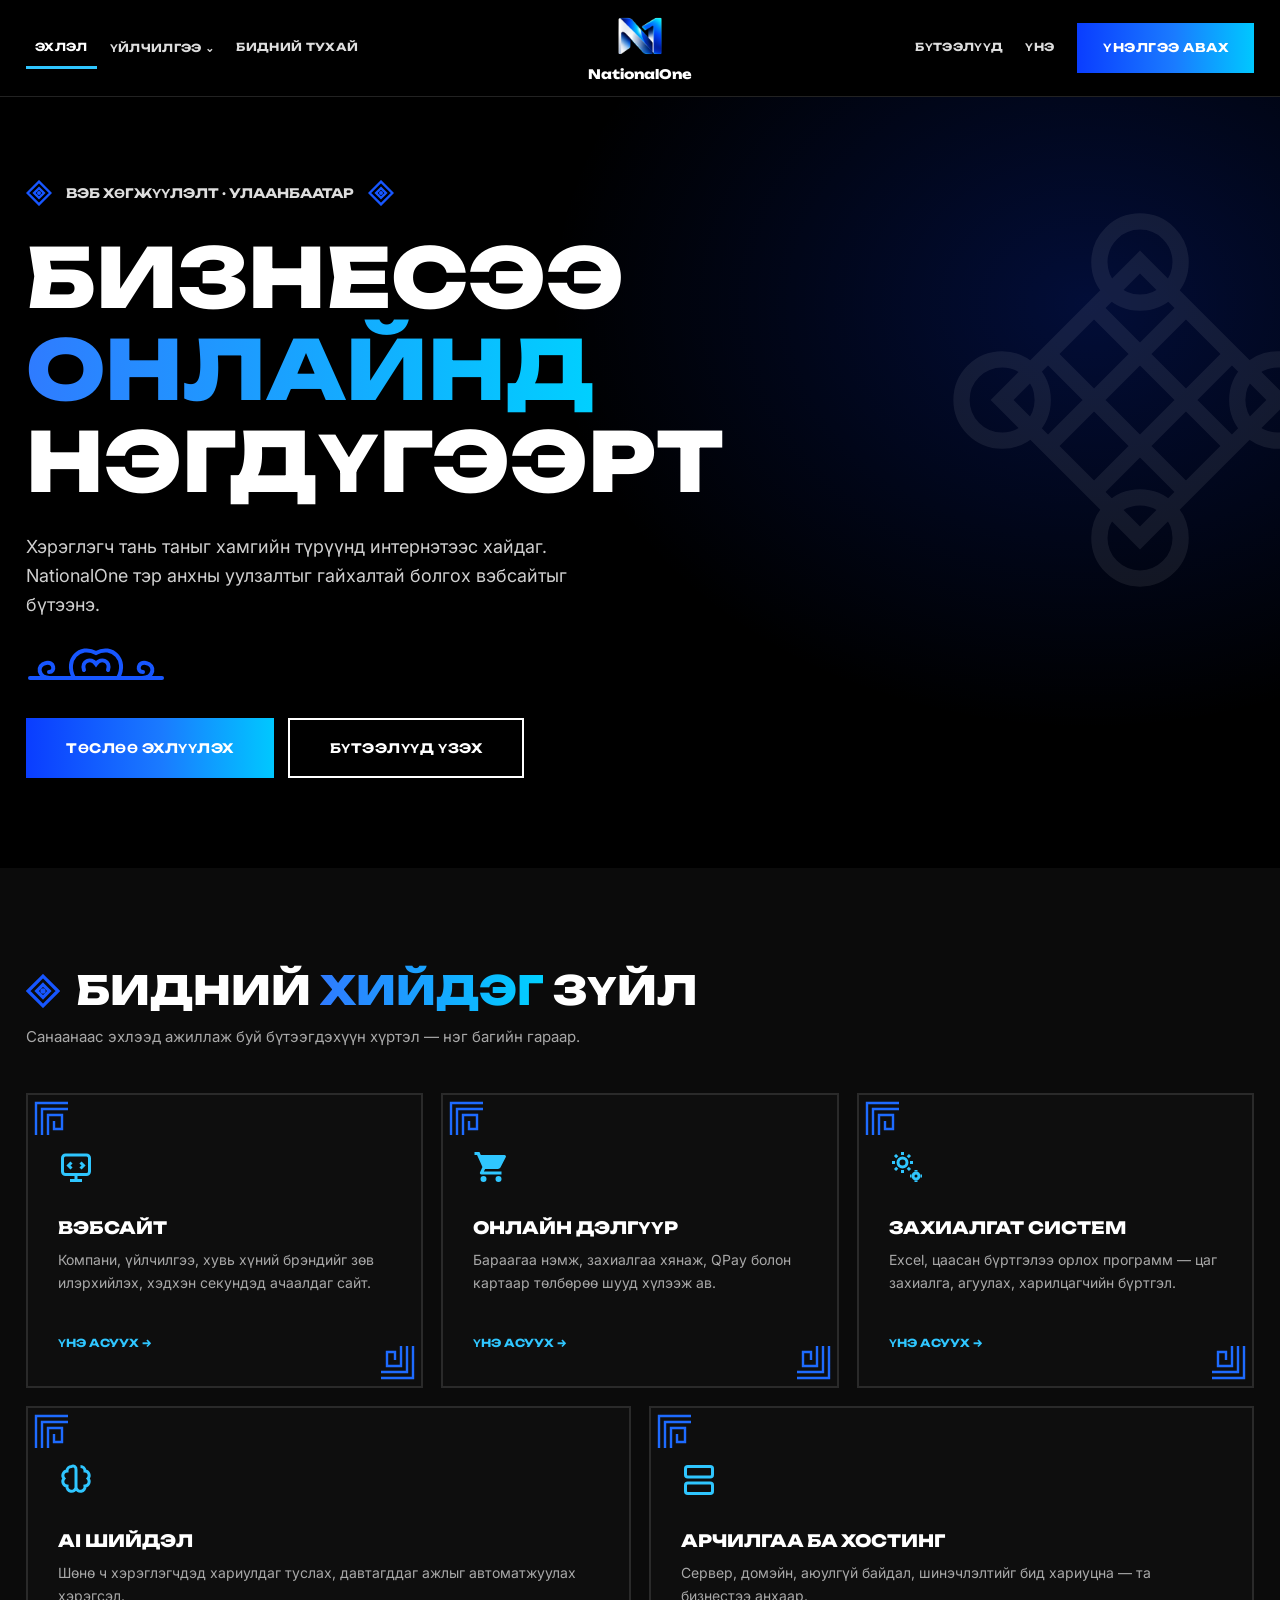
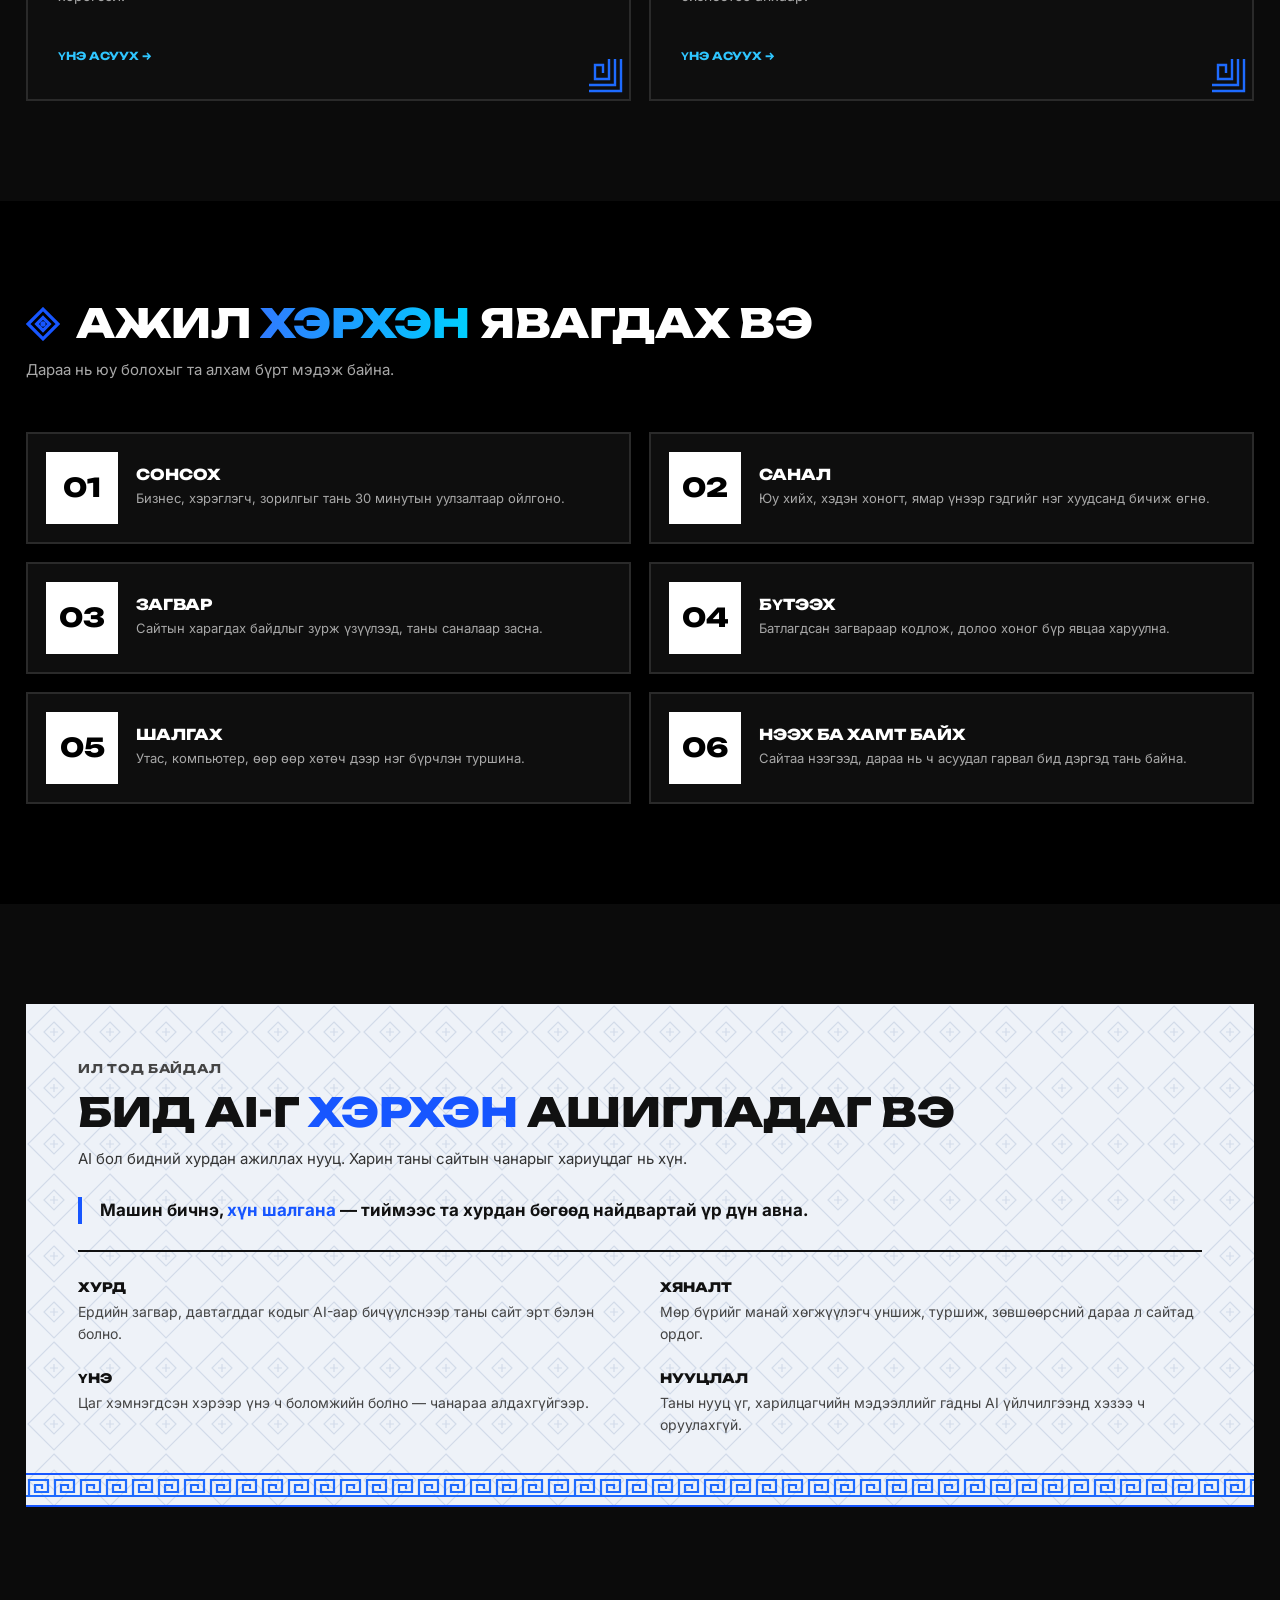
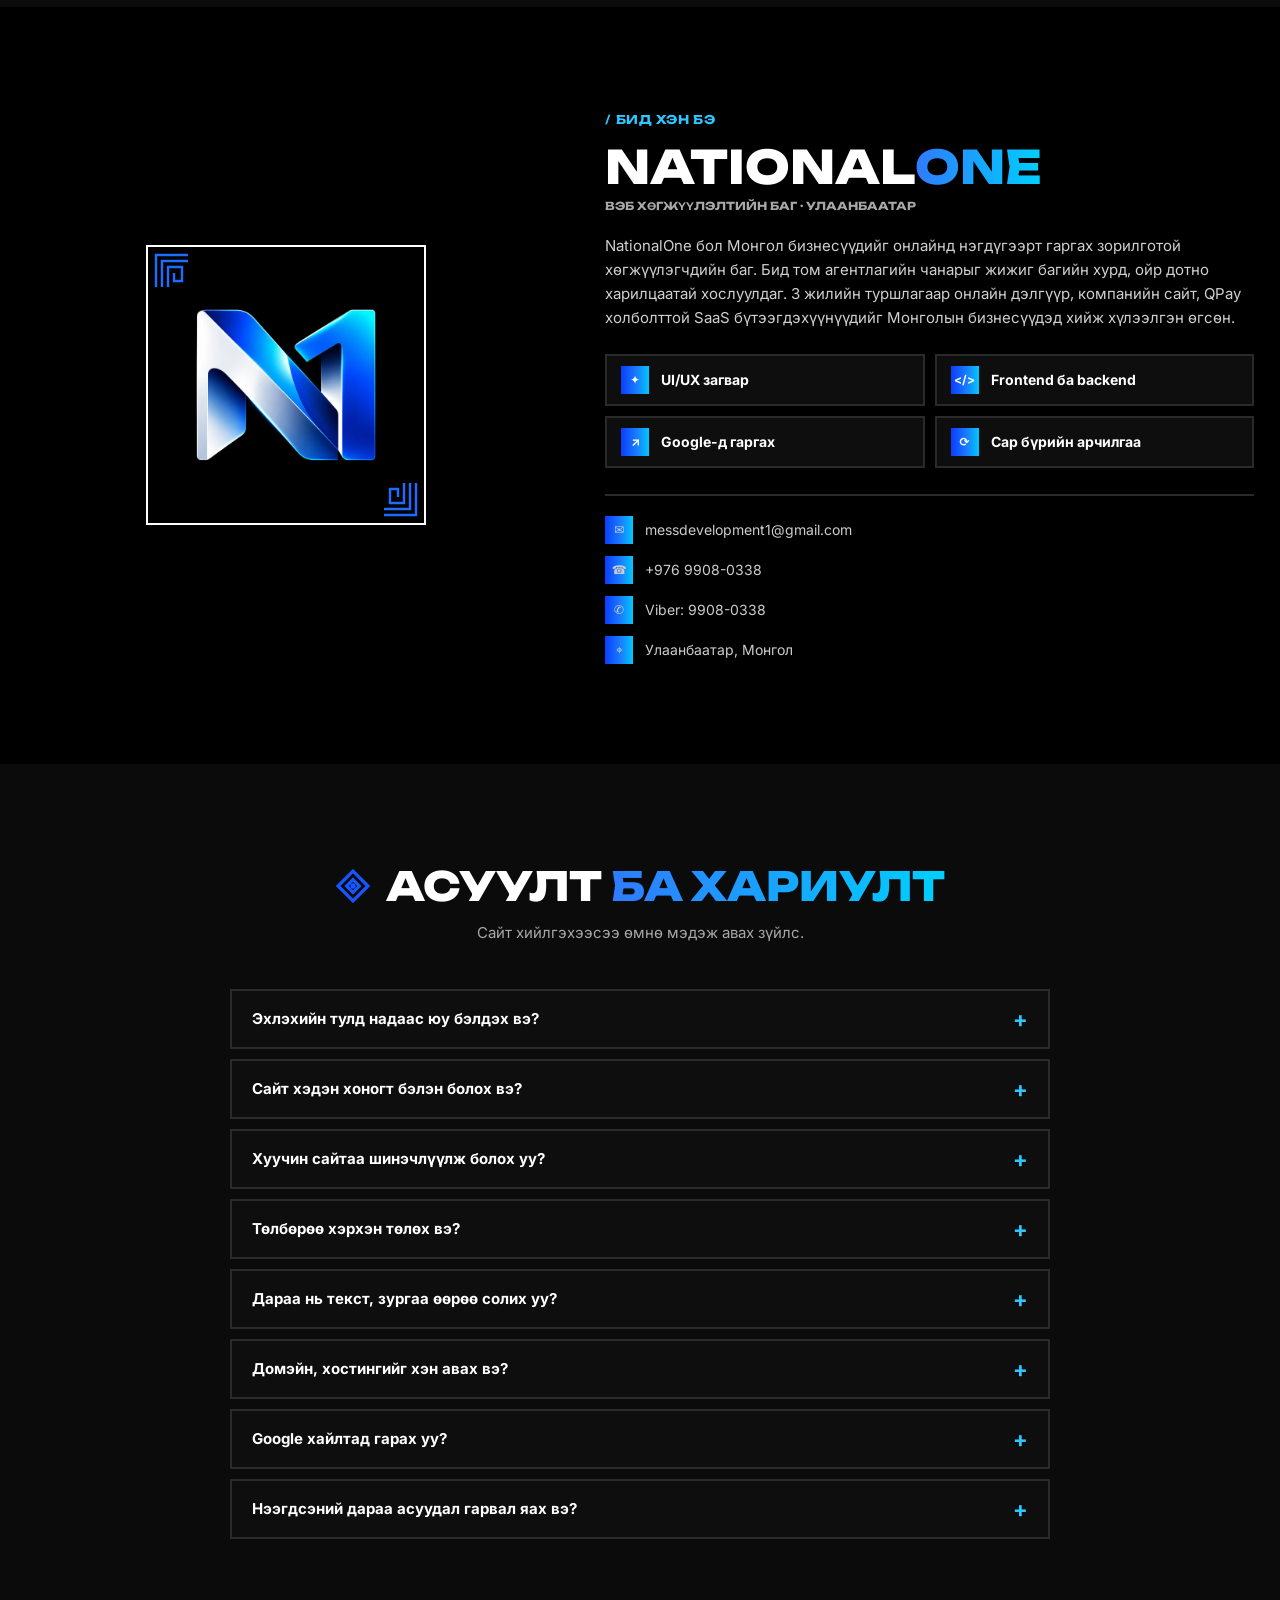
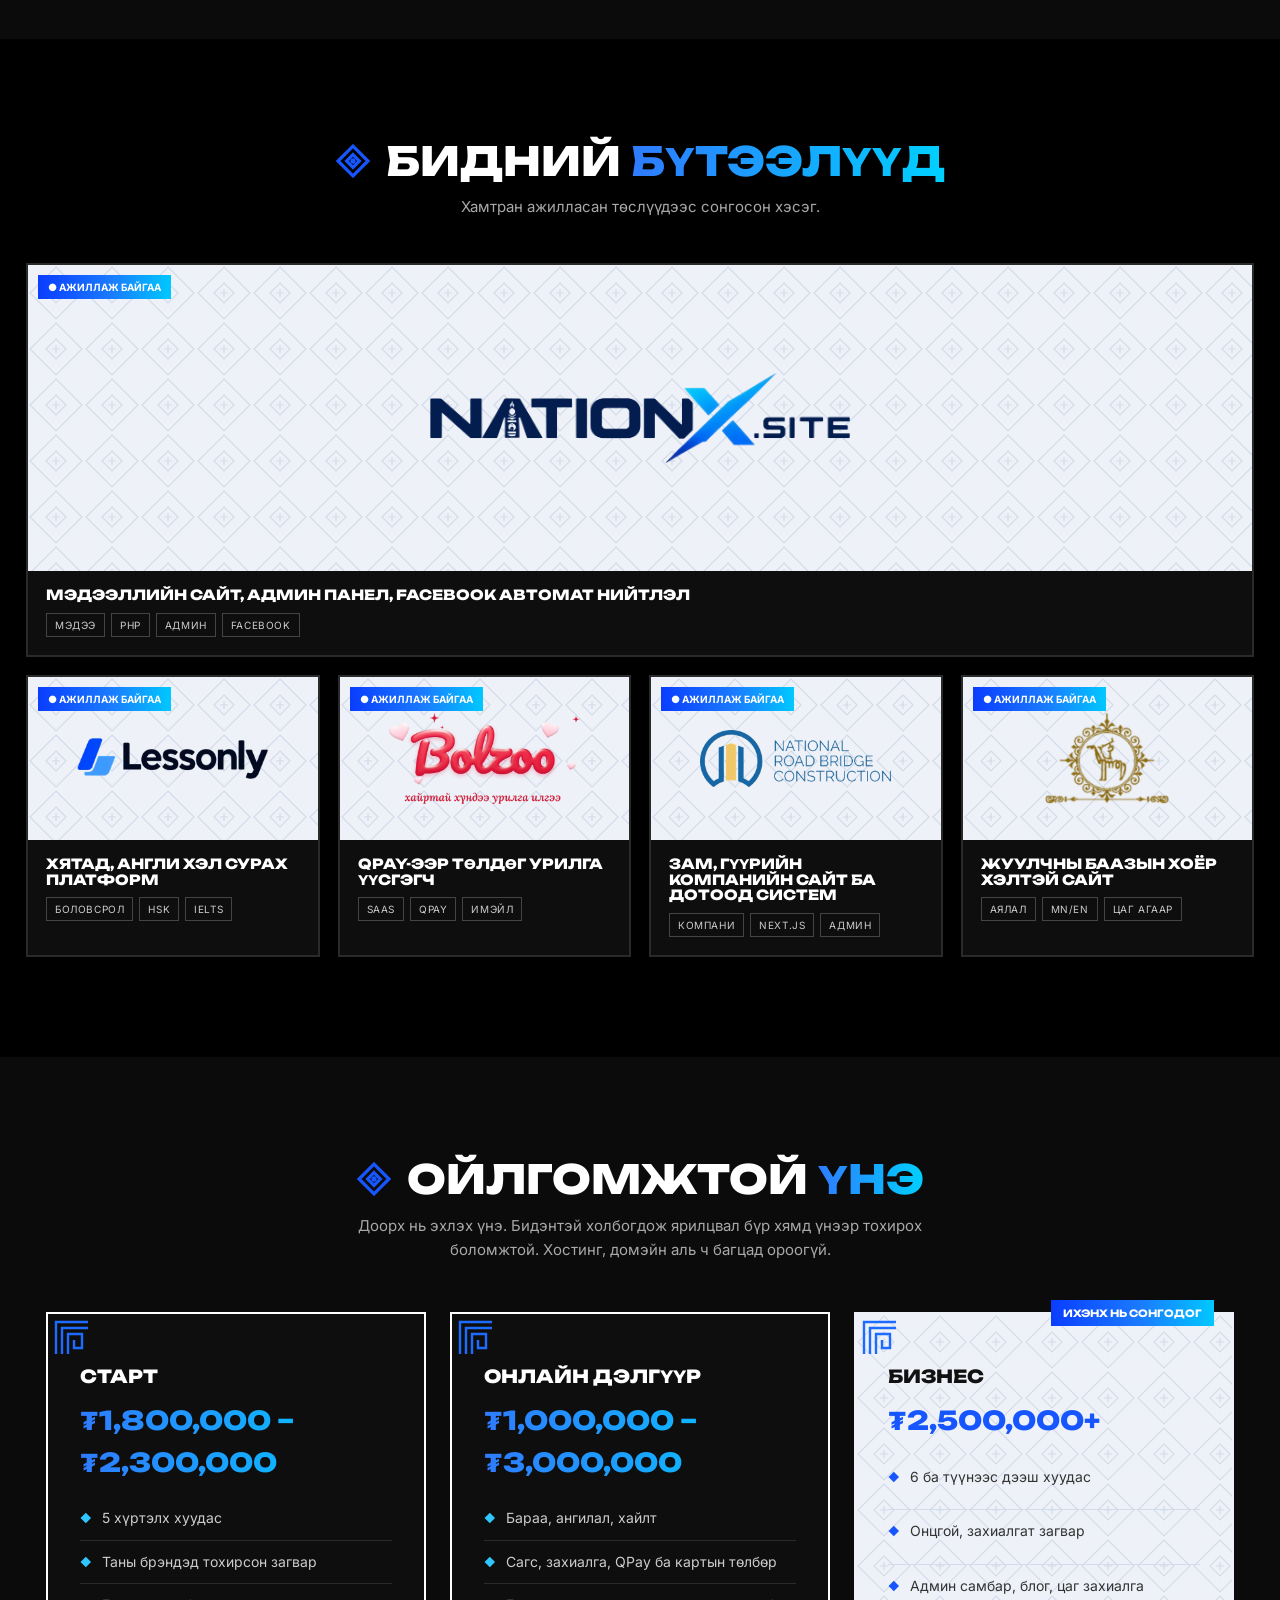
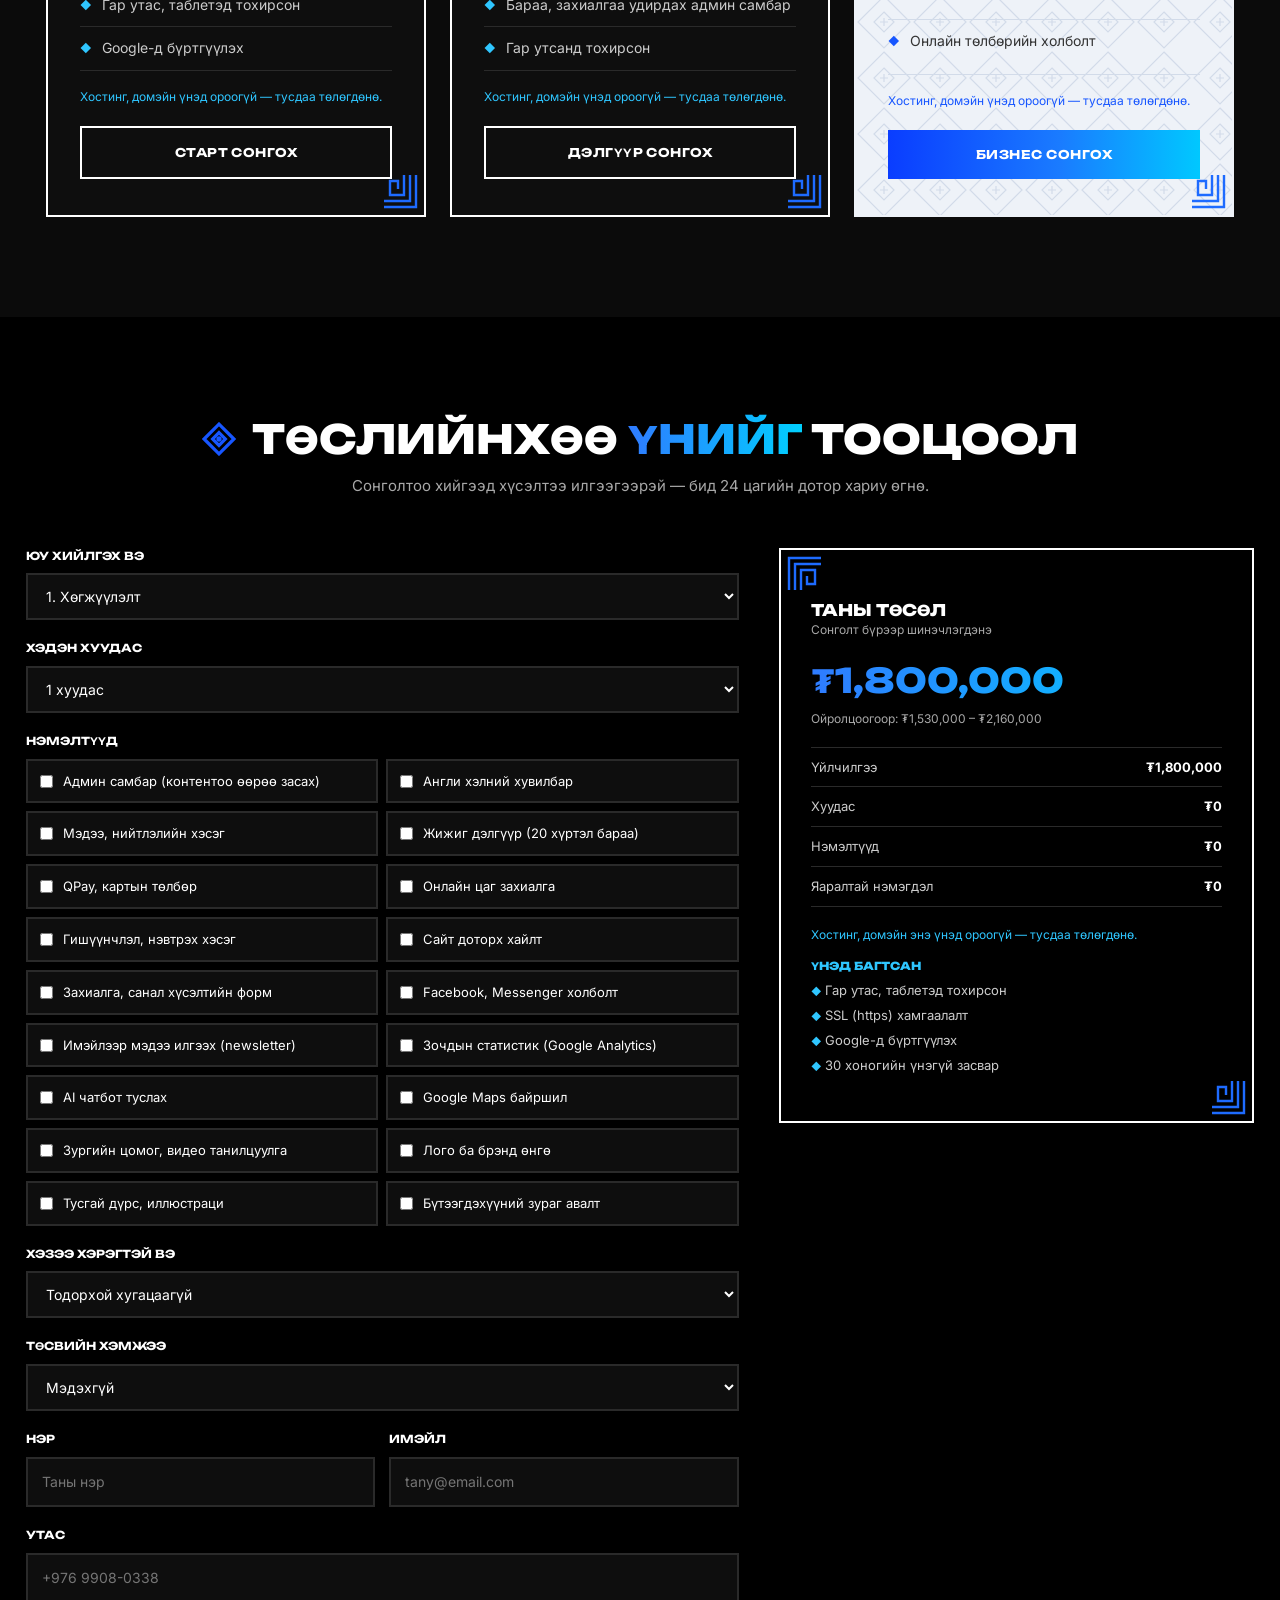
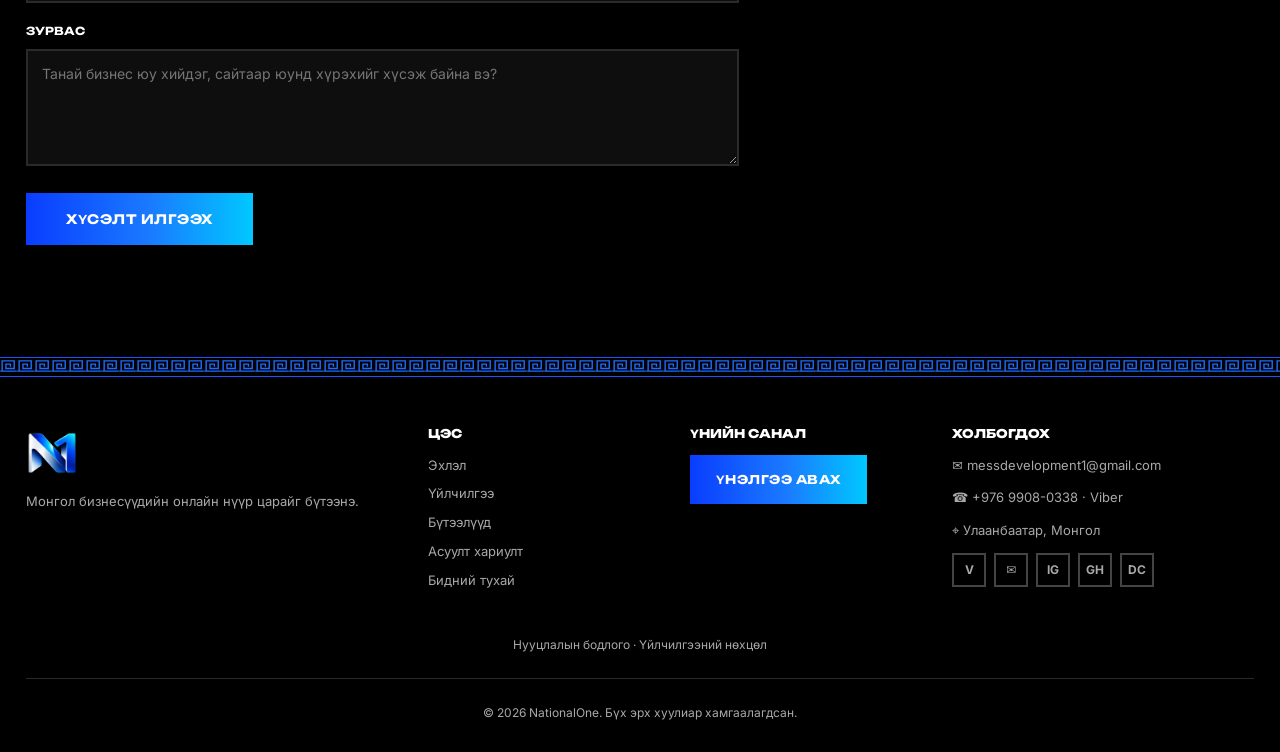
==== commit c31abb5c: "Портфолиог одоо ажиллаж буй төслүүдээр шинэчлэв, лого нэмэв NationX, Lessonly, Болзоо, National Road" ====
--- a/index.html
+++ b/index.html
@@ -17,6 +17,12 @@
 <link rel="stylesheet" href="style.css">
 </head>
 <body>
+
+<!-- Ачаалах дэлгэц: JS ажиллахгүй үед ч CSS-ээр 3 секундын дараа алга болно -->
+<div class="loader" id="loader" aria-hidden="true">
+  <img src="logo.webp" alt="" width="96" height="96">
+  <div class="loader-bar"><span></span></div>
+</div>
 
 <!-- Лого: өөрийн логогоор солих бол энэ SVG-г <img src="logo.png"> болгоно -->
 <svg width="0" height="0" style="position:absolute">
@@ -211,12 +217,10 @@
     <p class="sec-sub center reveal">Хамтран ажилласан төслүүдээс сонгосон хэсэг.</p>
     <div class="portfolio">
       <a class="pf pf-wide reveal" href="https://nationx.site" target="_blank" rel="noopener"><div class="thumb"><span class="badge">● Ажиллаж байгаа</span><img class="pf-logo" src="img/nationx.webp" alt="NationX" width="900" height="193" loading="lazy"></div><div class="body"><h3>Мэдээллийн сайт, админ панел, Facebook автомат нийтлэл</h3><div class="tags"><span>Мэдээ</span><span>PHP</span><span>Админ</span><span>Facebook</span></div></div></a>
-      <a class="pf reveal" href="https://nationalrbc.com" target="_blank" rel="noopener"><div class="thumb"><span class="badge">● Ажиллаж байгаа</span>NationalRBC</div><div class="body"><h3>Luxury хувцасны онлайн дэлгүүр</h3><div class="tags"><span>Дэлгүүр</span><span>QPay</span><span>PHP</span><span>Админ</span></div></div></a>
-      <a class="pf reveal" href="https://ikh-mongol.vercel.app" target="_blank" rel="noopener"><div class="thumb"><span class="badge">● Ажиллаж байгаа</span>Их Монгол</div><div class="body"><h3>Жуулчны баазын хоёр хэлтэй сайт</h3><div class="tags"><span>Аялал</span><span>MN/EN</span><span>Цаг агаар</span></div></div></a>
-      <a class="pf reveal" href="https://nrbc.nationalrbc.com" target="_blank" rel="noopener"><div class="thumb"><span class="badge">● Ажиллаж байгаа</span>NRBC</div><div class="body"><h3>Зам, гүүрийн компанийн албан ёсны сайт</h3><div class="tags"><span>Компани</span><span>CMS</span><span>Админ</span></div></div></a>
-      <a class="pf reveal" href="https://corselwork.vercel.app" target="_blank" rel="noopener"><div class="thumb"><span class="badge">● Ажиллаж байгаа</span>CORSEL</div><div class="body"><h3>Монгол хээтэй хувцасны брэндийн дэлгүүр</h3><div class="tags"><span>Брэнд</span><span>Дэлгүүр</span><span>MN/EN</span></div></div></a>
-      <a class="pf reveal" href="https://hicheel-three.vercel.app" target="_blank" rel="noopener"><div class="thumb"><span class="badge">● Ажиллаж байгаа</span>Хичээл</div><div class="body"><h3>Хятад, англи хэл сурах платформ</h3><div class="tags"><span>Боловсрол</span><span>HSK</span><span>IELTS</span></div></div></a>
-      <a class="pf reveal" href="https://bolzoo.shop" target="_blank" rel="noopener"><div class="thumb"><span class="badge">● Ажиллаж байгаа</span>Болзоо</div><div class="body"><h3>QPay-ээр төлдөг урилга үүсгэгч</h3><div class="tags"><span>SaaS</span><span>QPay</span><span>Имэйл</span></div></div></a>
+      <a class="pf reveal" href="https://lessonly.site" target="_blank" rel="noopener"><div class="thumb"><span class="badge">● Ажиллаж байгаа</span><img class="pf-logo" src="img/logos/lessonly.webp" alt="Lessonly" loading="lazy"></div><div class="body"><h3>Хятад, англи хэл сурах платформ</h3><div class="tags"><span>Боловсрол</span><span>HSK</span><span>IELTS</span></div></div></a>
+      <a class="pf reveal" href="https://bolzoo.shop" target="_blank" rel="noopener"><div class="thumb"><span class="badge">● Ажиллаж байгаа</span><img class="pf-logo" src="img/logos/bolzoo.webp" alt="Болзоо" loading="lazy"></div><div class="body"><h3>QPay-ээр төлдөг урилга үүсгэгч</h3><div class="tags"><span>SaaS</span><span>QPay</span><span>Имэйл</span></div></div></a>
+      <a class="pf reveal" href="https://nationalrbc.com" target="_blank" rel="noopener"><div class="thumb"><span class="badge">● Ажиллаж байгаа</span><img class="pf-logo" src="img/logos/nrbc.webp" alt="National Road Bridge Construction" loading="lazy"></div><div class="body"><h3>Зам, гүүрийн компанийн сайт ба дотоод систем</h3><div class="tags"><span>Компани</span><span>Next.js</span><span>Админ</span></div></div></a>
+      <a class="pf reveal" href="https://ikh-mongol.vercel.app" target="_blank" rel="noopener"><div class="thumb"><span class="badge">● Ажиллаж байгаа</span><img class="pf-logo" src="img/logos/ikh-mongol.webp" alt="Их Монгол" loading="lazy"></div><div class="body"><h3>Жуулчны баазын хоёр хэлтэй сайт</h3><div class="tags"><span>Аялал</span><span>MN/EN</span><span>Цаг агаар</span></div></div></a>
     </div>
   </div>
 </section>
@@ -377,6 +381,8 @@
   </div>
 </footer>
 
+<button class="to-top" id="toTop" type="button" aria-label="Дээшээ буцах">↑</button>
+
 <script src="app.js"></script>
 </body>
 </html>
--- a/style.css
+++ b/style.css
@@ -219,12 +219,12 @@
 .faq details p { padding: 0 20px 18px; color: var(--muted); font-size: 14px; }
 
 /* Портфолио */
-.portfolio { display: grid; grid-template-columns: repeat(3, 1fr); gap: 18px; margin-top: 44px; }
+.portfolio { display: grid; grid-template-columns: repeat(4, 1fr); gap: 18px; margin-top: 44px; }
 .pf { background: var(--card); border: 2px solid var(--line); transition: transform .25s, border-color .25s; }
 .pf:hover { transform: translateY(-4px); border-color: #fff; }
 .pf .thumb { position: relative; aspect-ratio: 16 / 9; background: var(--paper) var(--diamonds); display: grid; place-items: center; font-family: "Unbounded", "Montserrat", sans-serif; font-weight: 800; font-size: 22px; color: var(--ink); }
 .pf .thumb img { width: 100%; height: 100%; object-fit: cover; }
-.pf .thumb .pf-logo { width: min(60%, 420px); height: auto; object-fit: contain; }
+.pf .thumb .pf-logo { width: min(66%, 420px); max-height: 56%; height: auto; object-fit: contain; }
 /* Онцлох төсөл: бүтэн өргөнтэй */
 .pf-wide { grid-column: 1 / -1; }
 .pf-wide .thumb { aspect-ratio: 16 / 4; font-size: 40px; }
@@ -293,6 +293,35 @@
 .f-legal { text-align: center; margin-top: 36px; font-size: 12px; }
 .f-copy { text-align: center; border-top: 1px solid var(--line); margin-top: 24px; padding-top: 24px; font-size: 12px; }
 
+/* Ачаалах дэлгэц */
+.loader {
+  position: fixed; inset: 0; z-index: 100; background: #000;
+  display: flex; flex-direction: column; align-items: center; justify-content: center; gap: 26px;
+  transition: opacity .5s, visibility .5s;
+  animation: loader-fallback 0s 3s forwards;
+}
+.loader.done { opacity: 0; visibility: hidden; }
+@keyframes loader-fallback { to { opacity: 0; visibility: hidden; } }
+.loader img { width: 96px; height: 96px; animation: loader-pulse 1.4s ease-in-out infinite; }
+@keyframes loader-pulse {
+  0%, 100% { transform: scale(.92); filter: drop-shadow(0 0 0 rgba(23, 86, 255, 0)); }
+  50% { transform: scale(1.04); filter: drop-shadow(0 0 22px rgba(23, 140, 255, .7)); }
+}
+.loader-bar { width: 140px; height: 3px; background: #1a1a1a; overflow: hidden; }
+.loader-bar span { display: block; width: 40%; height: 100%; background: var(--grad); animation: loader-slide 1s ease-in-out infinite; }
+@keyframes loader-slide { from { transform: translateX(-100%); } to { transform: translateX(250%); } }
+
+/* Дээшээ буцах товч */
+.to-top {
+  position: fixed; right: 20px; bottom: 20px; z-index: 40;
+  width: 48px; height: 48px; border: 0; cursor: pointer;
+  background: var(--grad); color: #fff; font-size: 22px; font-weight: 700;
+  opacity: 0; visibility: hidden; transform: translateY(12px);
+  transition: opacity .25s, visibility .25s, transform .25s, box-shadow .25s;
+}
+.to-top.show { opacity: 1; visibility: visible; transform: none; }
+.to-top:hover { box-shadow: 0 10px 30px -10px rgba(23, 86, 255, .9); }
+
 /* Нууцлал, нөхцөлийн хуудас */
 .doc-top { border-bottom: 1px solid #222; }
 .doc-top .wrap { display: flex; align-items: center; justify-content: space-between; height: 76px; }
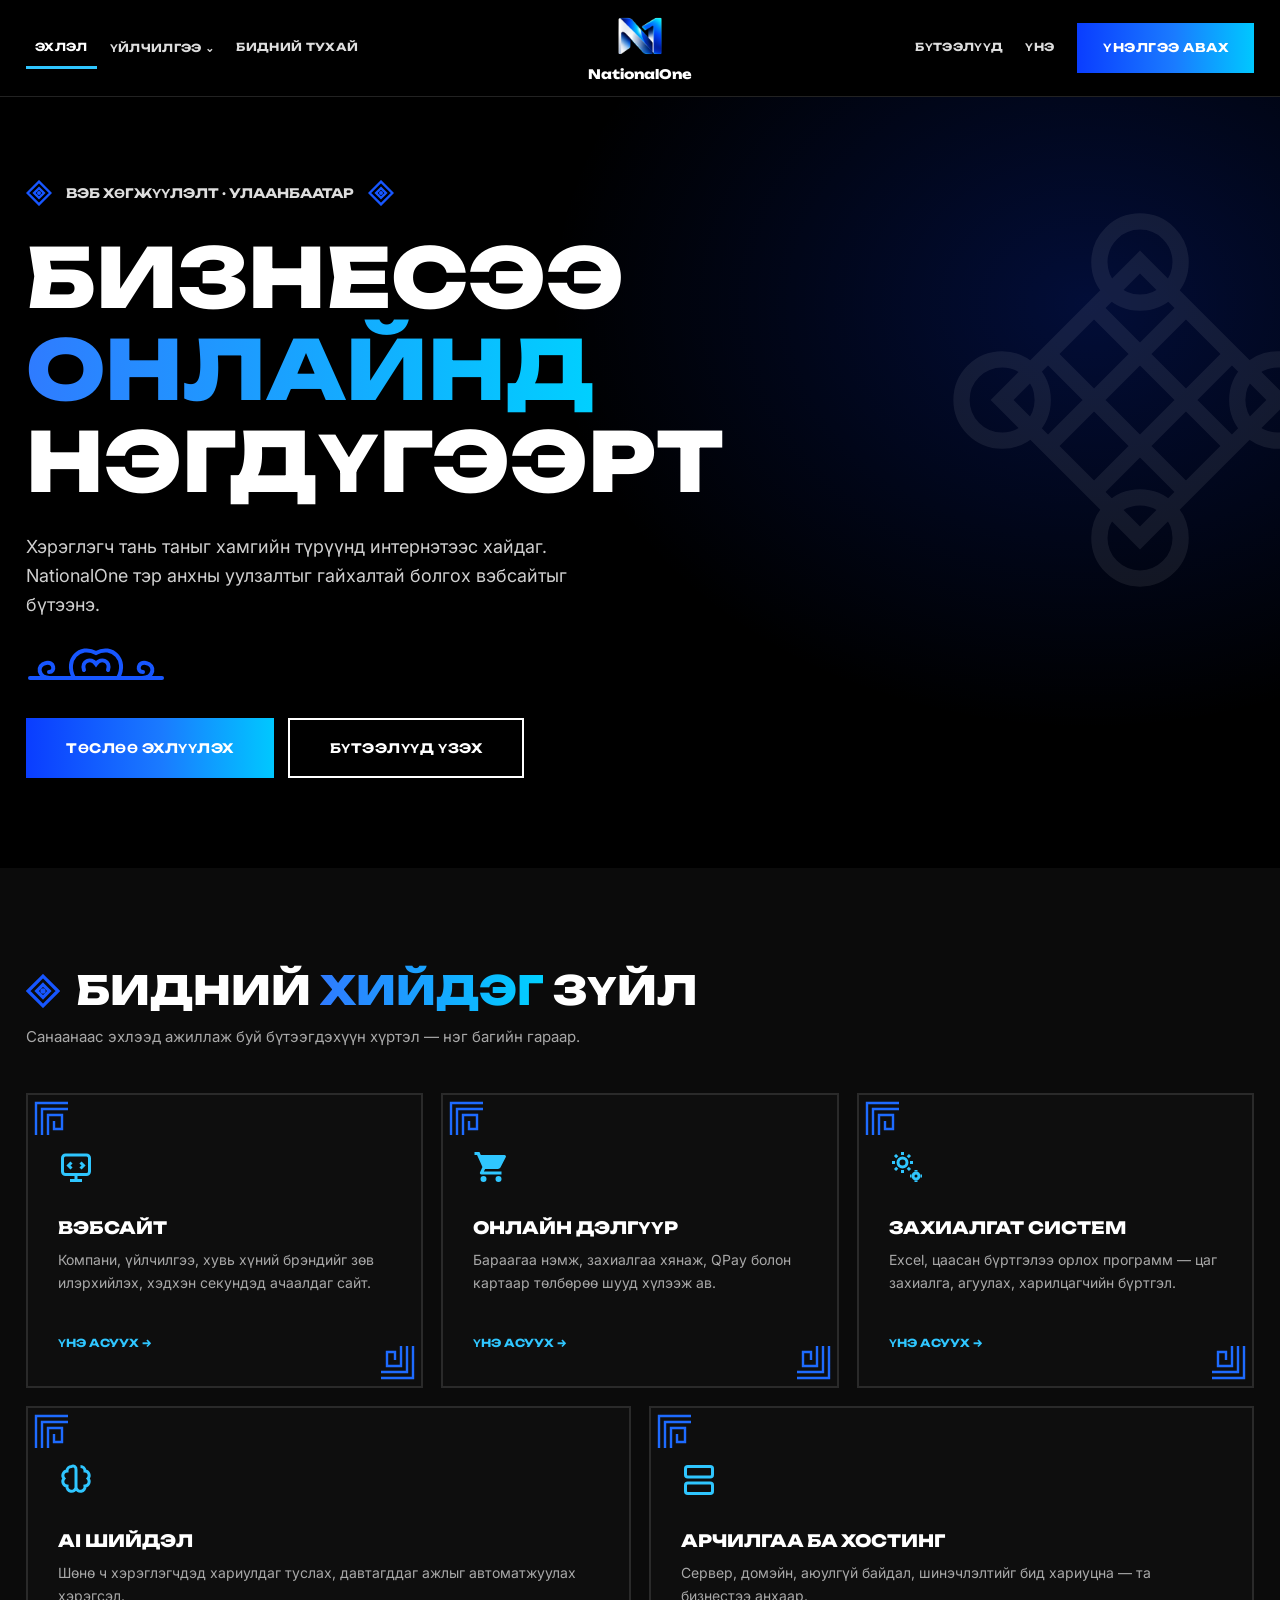
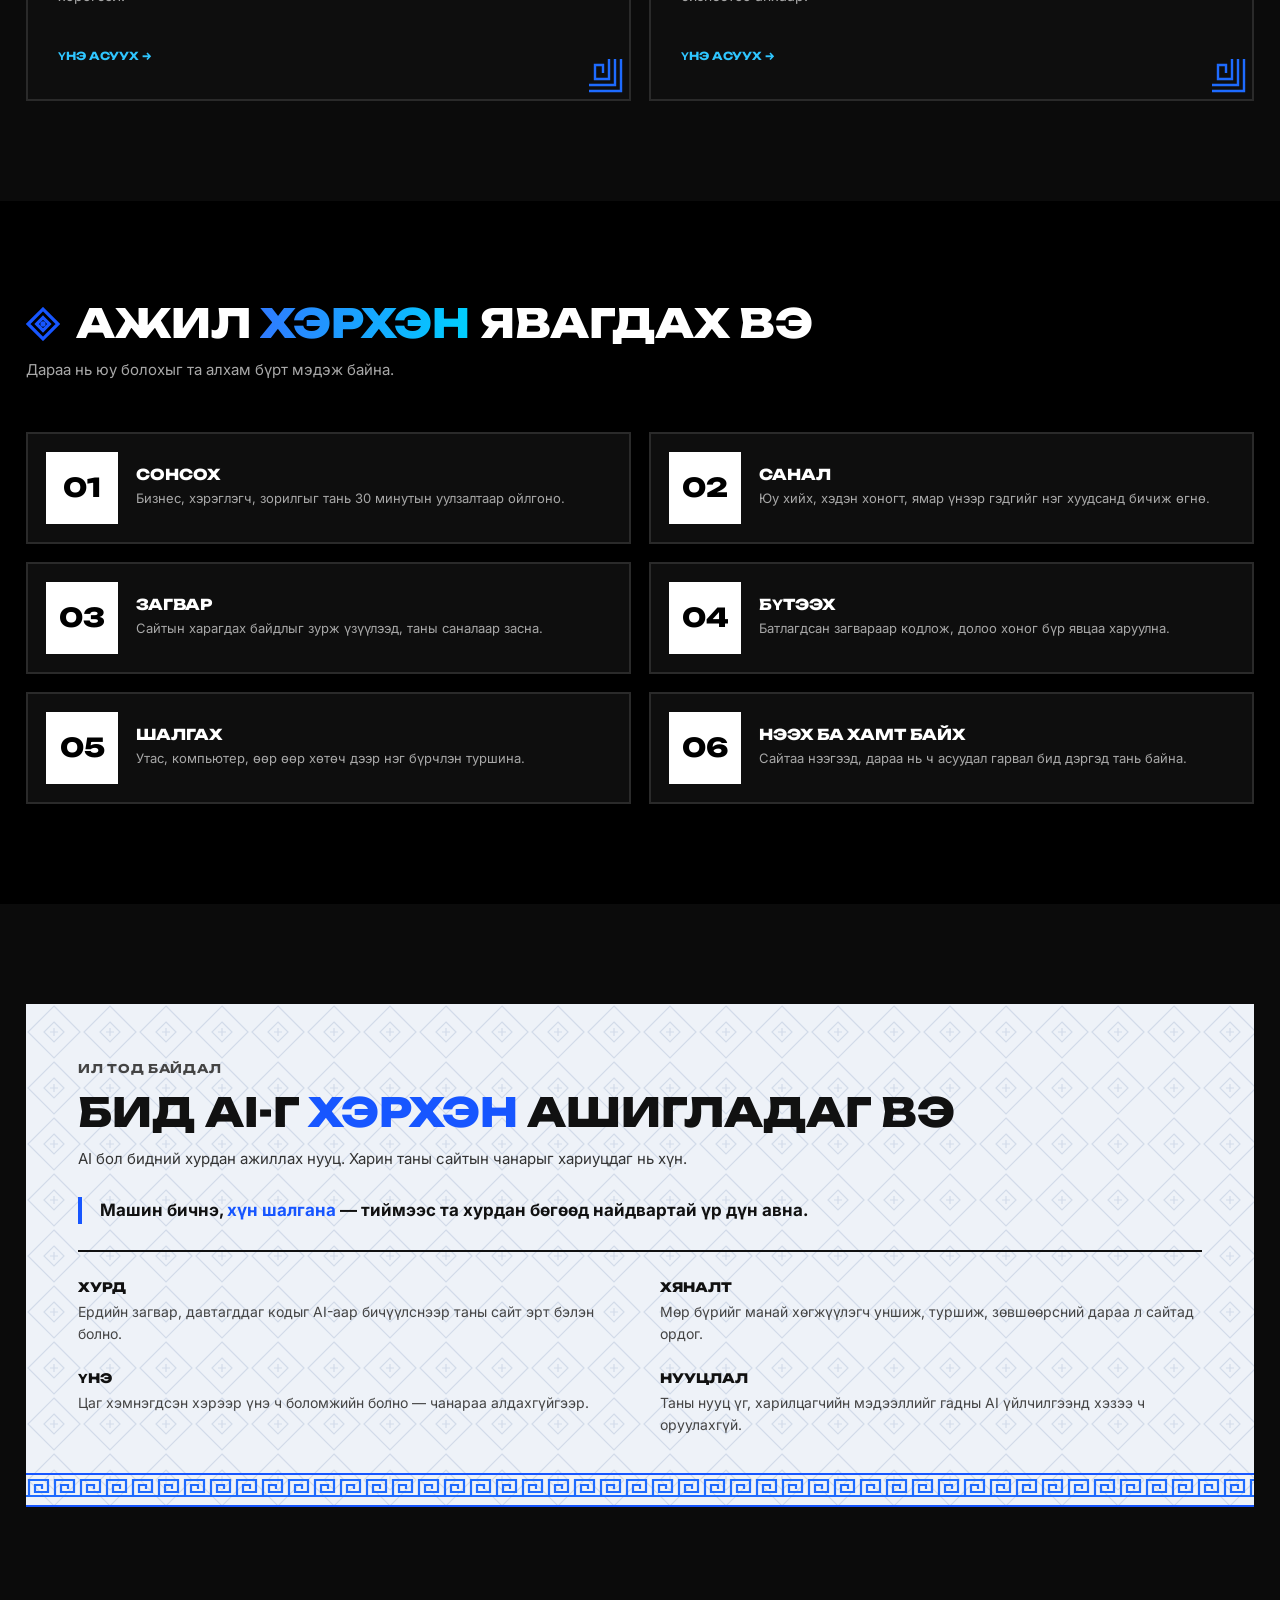
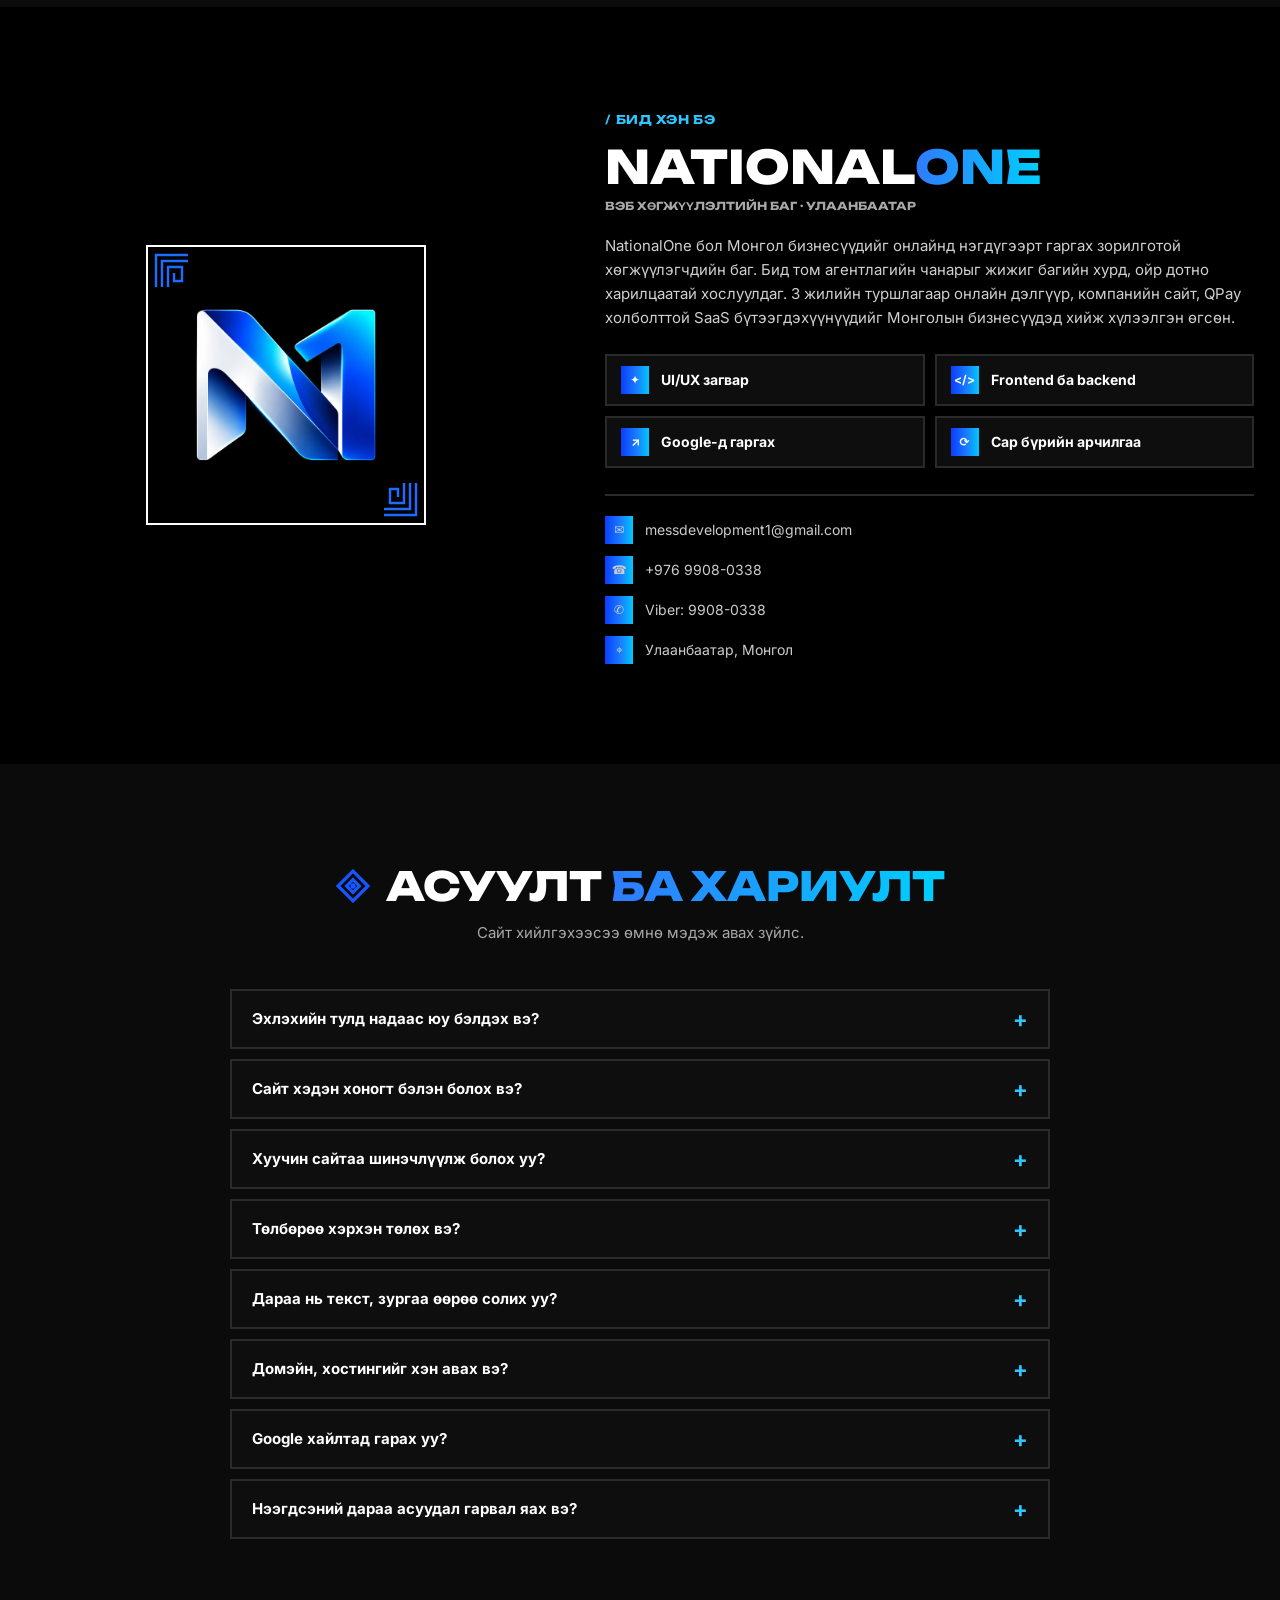
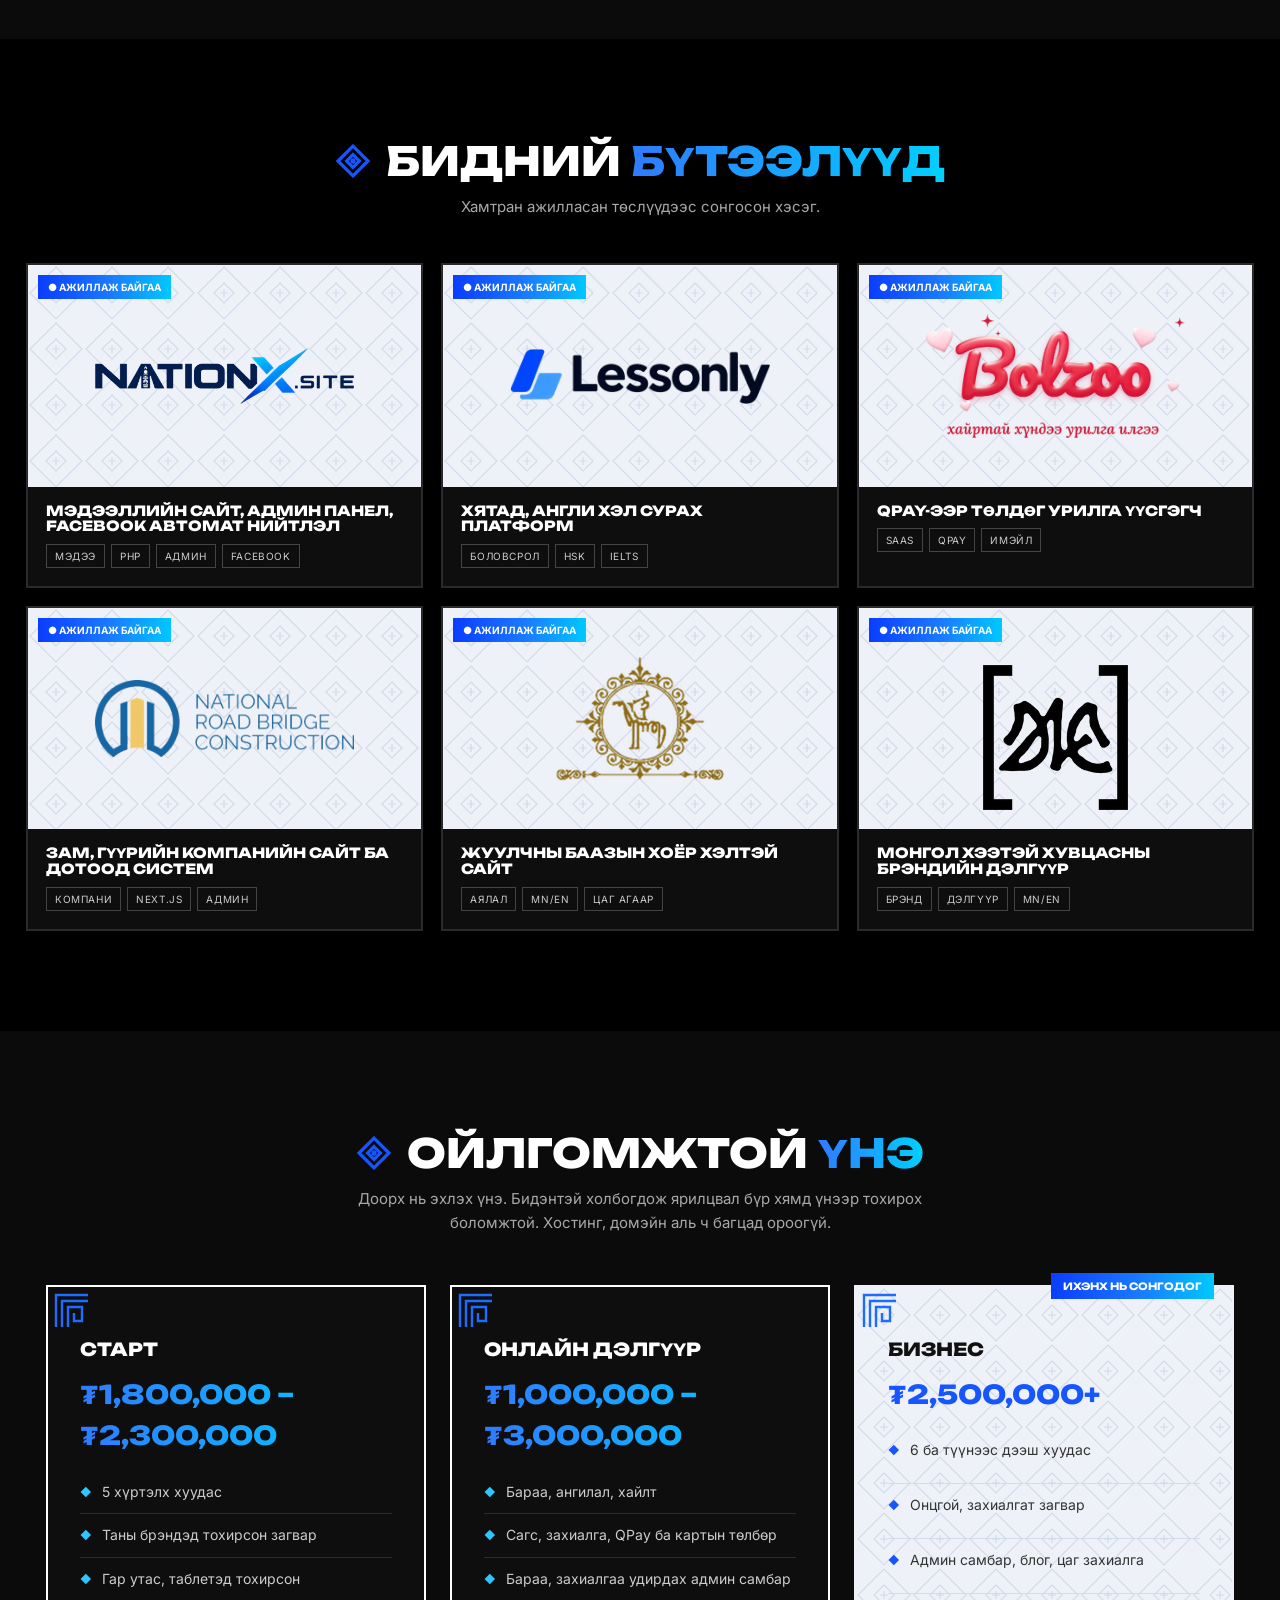
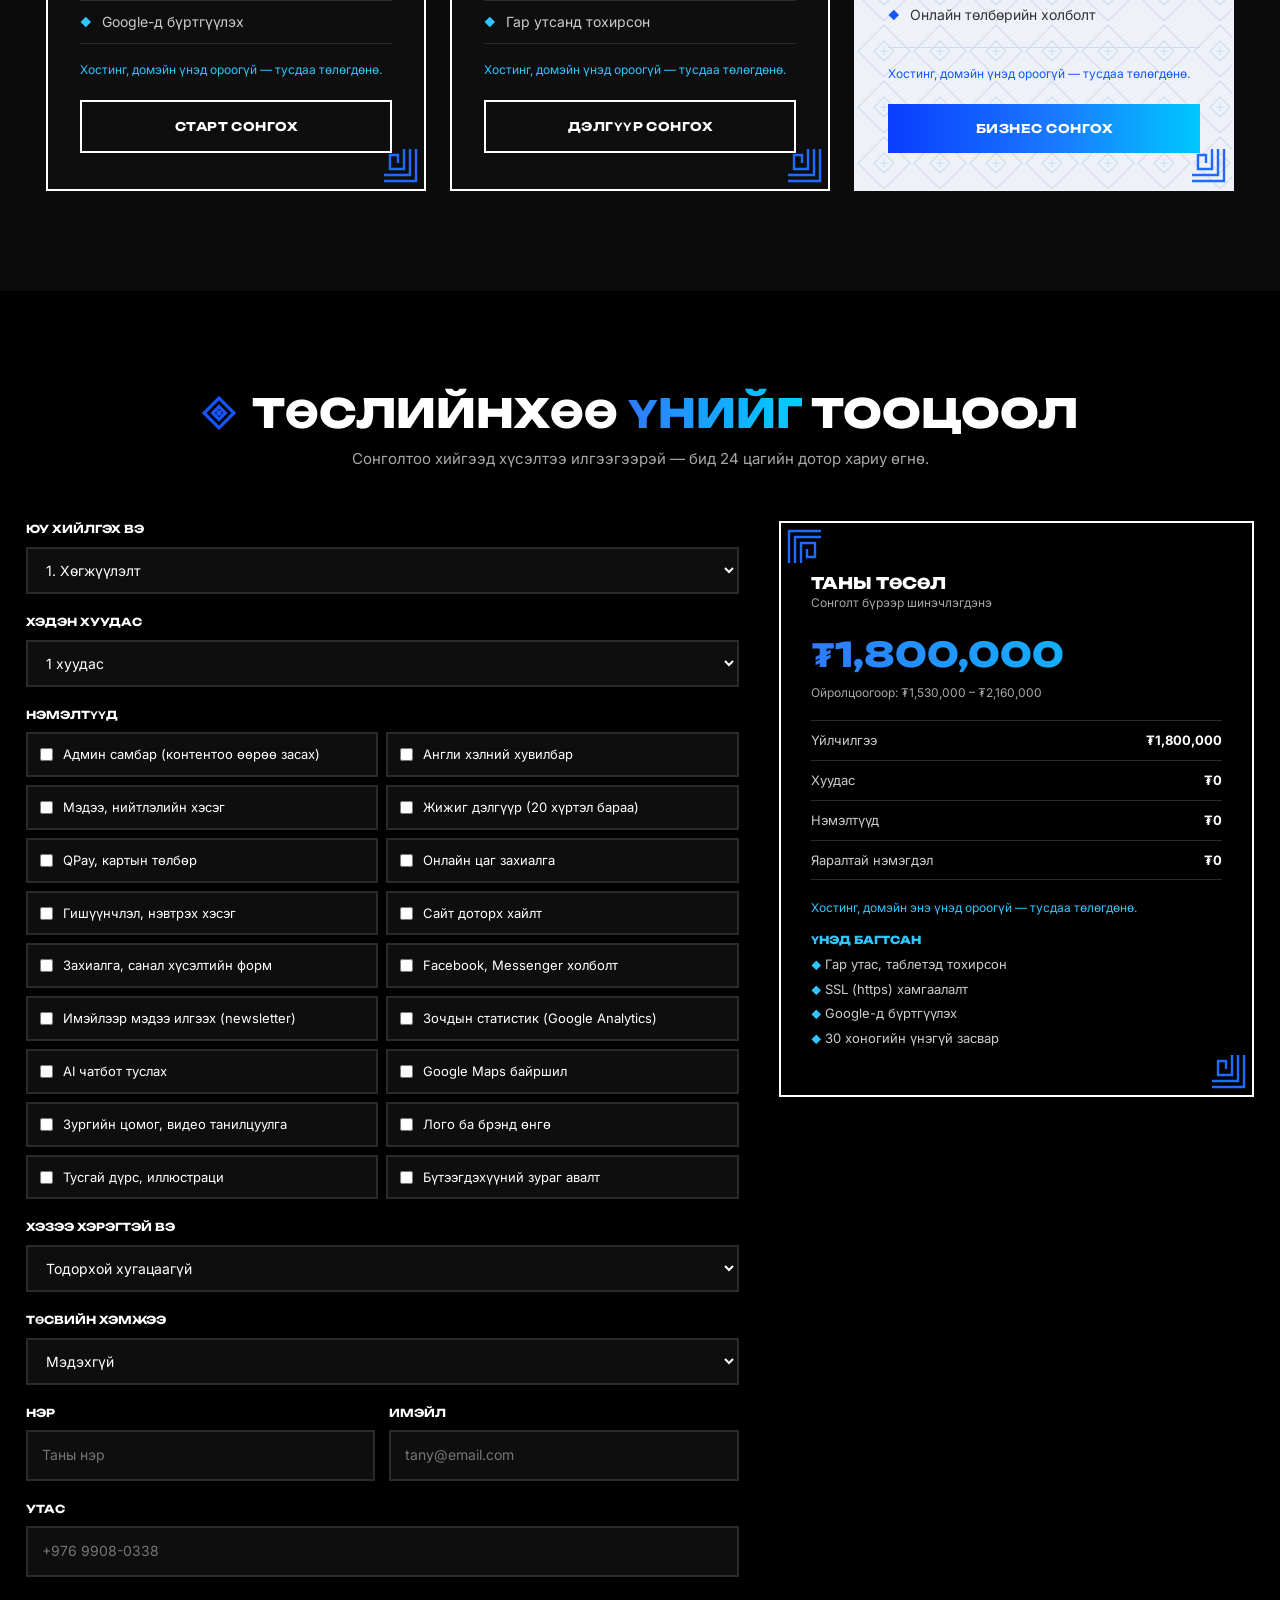
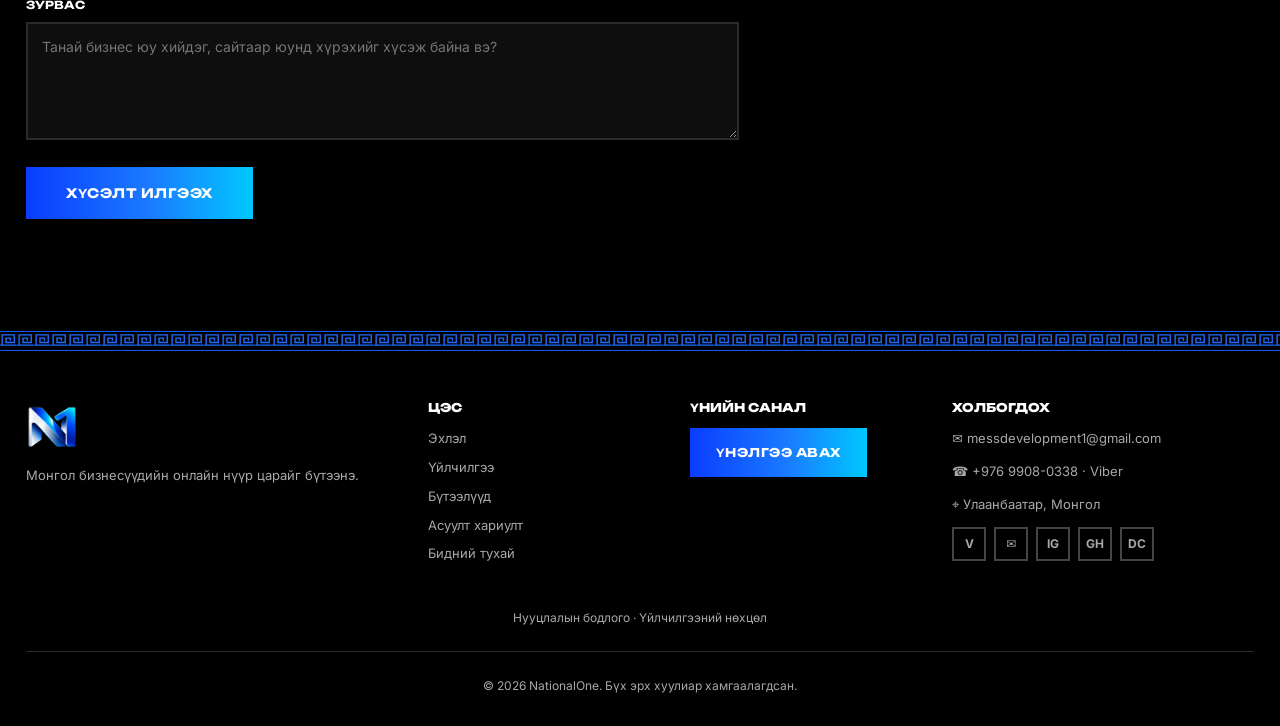
==== commit 9148f8d7: "Портфолиод CORSEL-ийг логотой нь буцааж нэмэв 6 төслийг 3+3 гэж ижил хэмжээтэй картаар байрлуулав.  " ====
--- a/index.html
+++ b/index.html
@@ -216,11 +216,12 @@
     <div class="sec-head center reveal"><svg class="ornament"><use href="#orn"/></svg><h2 class="sec-title">Бидний <span class="grad-text">бүтээлүүд</span></h2></div>
     <p class="sec-sub center reveal">Хамтран ажилласан төслүүдээс сонгосон хэсэг.</p>
     <div class="portfolio">
-      <a class="pf pf-wide reveal" href="https://nationx.site" target="_blank" rel="noopener"><div class="thumb"><span class="badge">● Ажиллаж байгаа</span><img class="pf-logo" src="img/nationx.webp" alt="NationX" width="900" height="193" loading="lazy"></div><div class="body"><h3>Мэдээллийн сайт, админ панел, Facebook автомат нийтлэл</h3><div class="tags"><span>Мэдээ</span><span>PHP</span><span>Админ</span><span>Facebook</span></div></div></a>
+      <a class="pf reveal" href="https://nationx.site" target="_blank" rel="noopener"><div class="thumb"><span class="badge">● Ажиллаж байгаа</span><img class="pf-logo" src="img/nationx.webp" alt="NationX" width="900" height="193" loading="lazy"></div><div class="body"><h3>Мэдээллийн сайт, админ панел, Facebook автомат нийтлэл</h3><div class="tags"><span>Мэдээ</span><span>PHP</span><span>Админ</span><span>Facebook</span></div></div></a>
       <a class="pf reveal" href="https://lessonly.site" target="_blank" rel="noopener"><div class="thumb"><span class="badge">● Ажиллаж байгаа</span><img class="pf-logo" src="img/logos/lessonly.webp" alt="Lessonly" loading="lazy"></div><div class="body"><h3>Хятад, англи хэл сурах платформ</h3><div class="tags"><span>Боловсрол</span><span>HSK</span><span>IELTS</span></div></div></a>
       <a class="pf reveal" href="https://bolzoo.shop" target="_blank" rel="noopener"><div class="thumb"><span class="badge">● Ажиллаж байгаа</span><img class="pf-logo" src="img/logos/bolzoo.webp" alt="Болзоо" loading="lazy"></div><div class="body"><h3>QPay-ээр төлдөг урилга үүсгэгч</h3><div class="tags"><span>SaaS</span><span>QPay</span><span>Имэйл</span></div></div></a>
       <a class="pf reveal" href="https://nationalrbc.com" target="_blank" rel="noopener"><div class="thumb"><span class="badge">● Ажиллаж байгаа</span><img class="pf-logo" src="img/logos/nrbc.webp" alt="National Road Bridge Construction" loading="lazy"></div><div class="body"><h3>Зам, гүүрийн компанийн сайт ба дотоод систем</h3><div class="tags"><span>Компани</span><span>Next.js</span><span>Админ</span></div></div></a>
       <a class="pf reveal" href="https://ikh-mongol.vercel.app" target="_blank" rel="noopener"><div class="thumb"><span class="badge">● Ажиллаж байгаа</span><img class="pf-logo" src="img/logos/ikh-mongol.webp" alt="Их Монгол" loading="lazy"></div><div class="body"><h3>Жуулчны баазын хоёр хэлтэй сайт</h3><div class="tags"><span>Аялал</span><span>MN/EN</span><span>Цаг агаар</span></div></div></a>
+      <a class="pf reveal" href="https://corselwork.vercel.app" target="_blank" rel="noopener"><div class="thumb"><span class="badge">● Ажиллаж байгаа</span><img class="pf-logo" src="img/logos/corsel.webp" alt="CORSEL" loading="lazy"></div><div class="body"><h3>Монгол хээтэй хувцасны брэндийн дэлгүүр</h3><div class="tags"><span>Брэнд</span><span>Дэлгүүр</span><span>MN/EN</span></div></div></a>
     </div>
   </div>
 </section>
--- a/style.css
+++ b/style.css
@@ -219,15 +219,12 @@
 .faq details p { padding: 0 20px 18px; color: var(--muted); font-size: 14px; }
 
 /* Портфолио */
-.portfolio { display: grid; grid-template-columns: repeat(4, 1fr); gap: 18px; margin-top: 44px; }
+.portfolio { display: grid; grid-template-columns: repeat(3, 1fr); gap: 18px; margin-top: 44px; }
 .pf { background: var(--card); border: 2px solid var(--line); transition: transform .25s, border-color .25s; }
 .pf:hover { transform: translateY(-4px); border-color: #fff; }
-.pf .thumb { position: relative; aspect-ratio: 16 / 9; background: var(--paper) var(--diamonds); display: grid; place-items: center; font-family: "Unbounded", "Montserrat", sans-serif; font-weight: 800; font-size: 22px; color: var(--ink); }
+.pf .thumb { position: relative; aspect-ratio: 16 / 9; min-height: 0; overflow: hidden; background: var(--paper) var(--diamonds); display: grid; place-items: center; font-family: "Unbounded", "Montserrat", sans-serif; font-weight: 800; font-size: 22px; color: var(--ink); }
 .pf .thumb img { width: 100%; height: 100%; object-fit: cover; }
 .pf .thumb .pf-logo { width: min(66%, 420px); max-height: 56%; height: auto; object-fit: contain; }
-/* Онцлох төсөл: бүтэн өргөнтэй */
-.pf-wide { grid-column: 1 / -1; }
-.pf-wide .thumb { aspect-ratio: 16 / 4; font-size: 40px; }
 .badge { position: absolute; top: 10px; left: 10px; background: var(--grad); color: #fff; font-size: 10px; font-weight: 700; padding: 4px 10px; font-family: "Inter", sans-serif; text-transform: uppercase; }
 .pf .body { padding: 16px 18px 18px; }
 .pf h3 { font-size: 14px; margin-bottom: 10px; }
@@ -368,8 +365,6 @@
   section { padding: 70px 0; }
   .hero { padding: 160px 0 70px; }
   .services, .portfolio, .plans, .ai-grid, .checks, .row2, .chips, .f-cols, .steps { grid-template-columns: 1fr; }
-  .pf-wide { grid-column: auto; }
-  .pf-wide .thumb { aspect-ratio: 16 / 9; font-size: 22px; }
   .svc:last-child:nth-child(odd) { grid-column: auto; }
   .ai-box { padding: 36px 22px 64px; }
   .about-logo .tile { width: 220px; height: 220px; }
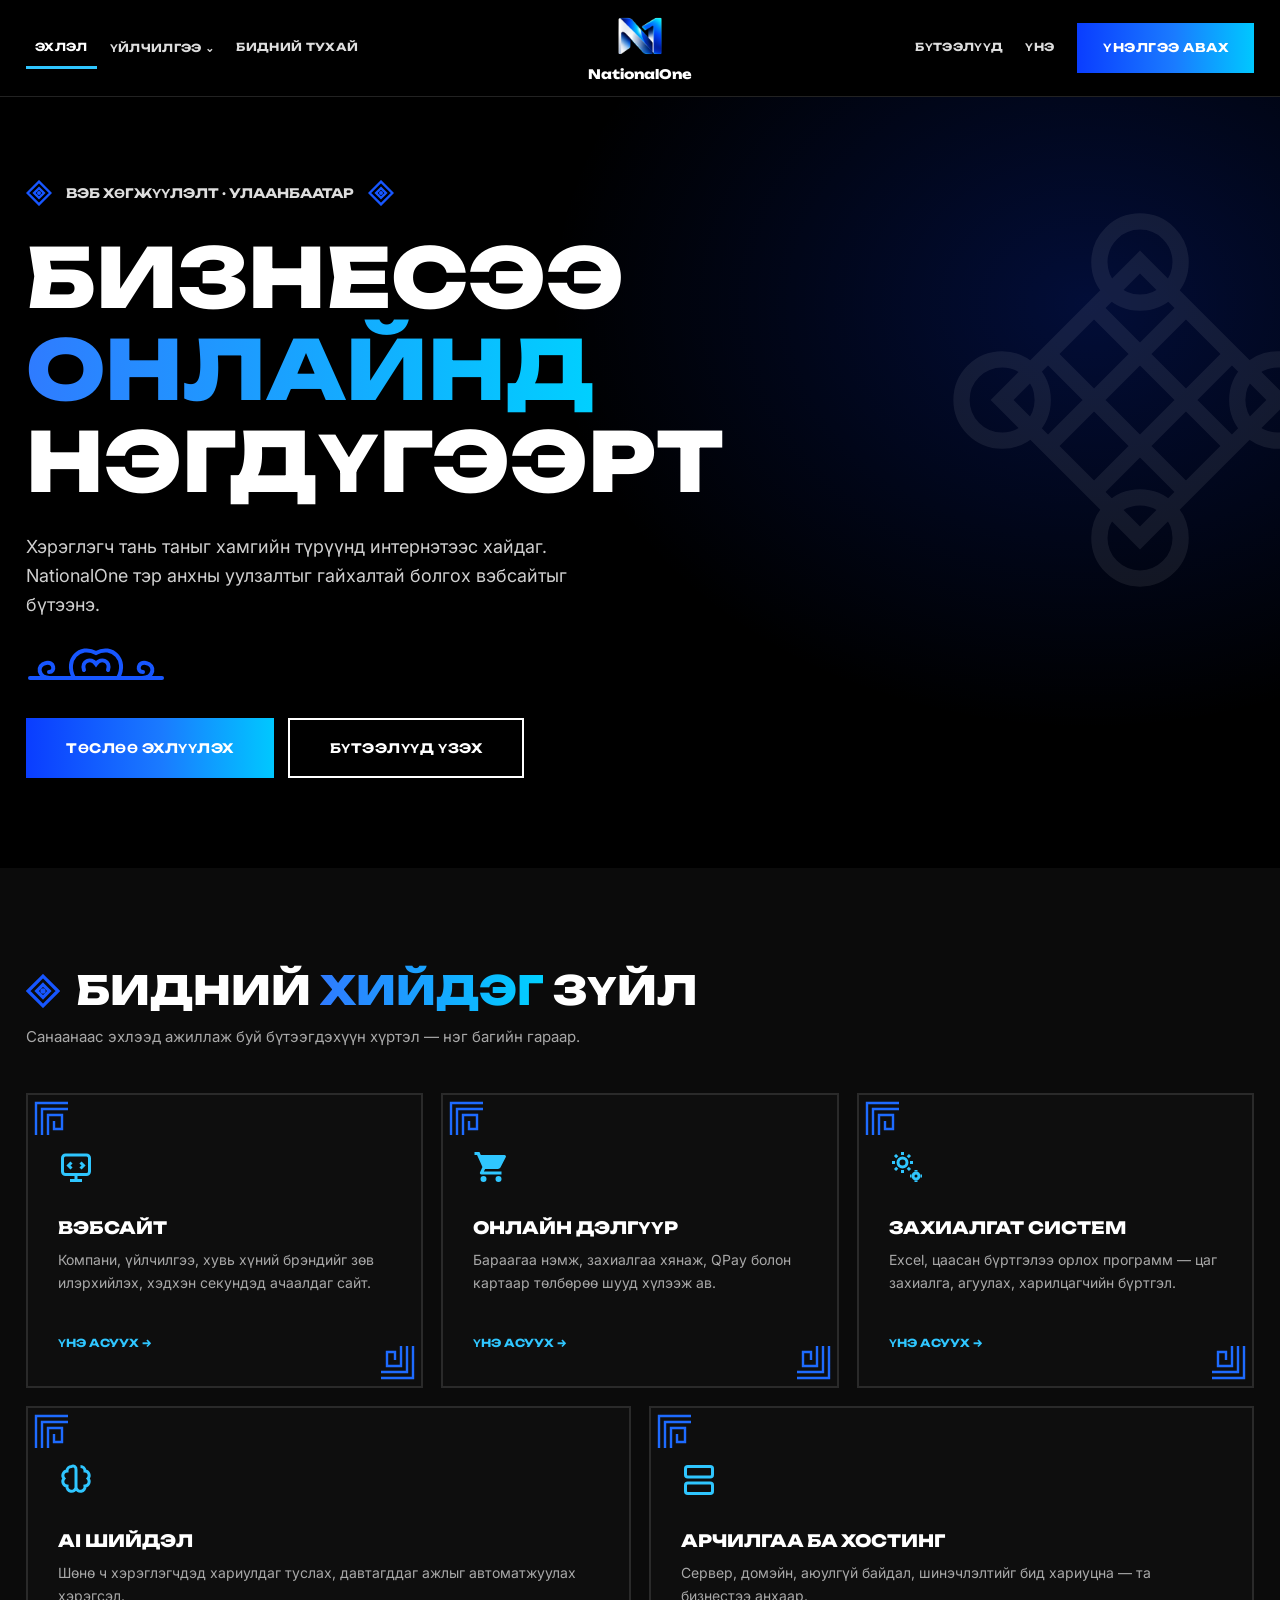
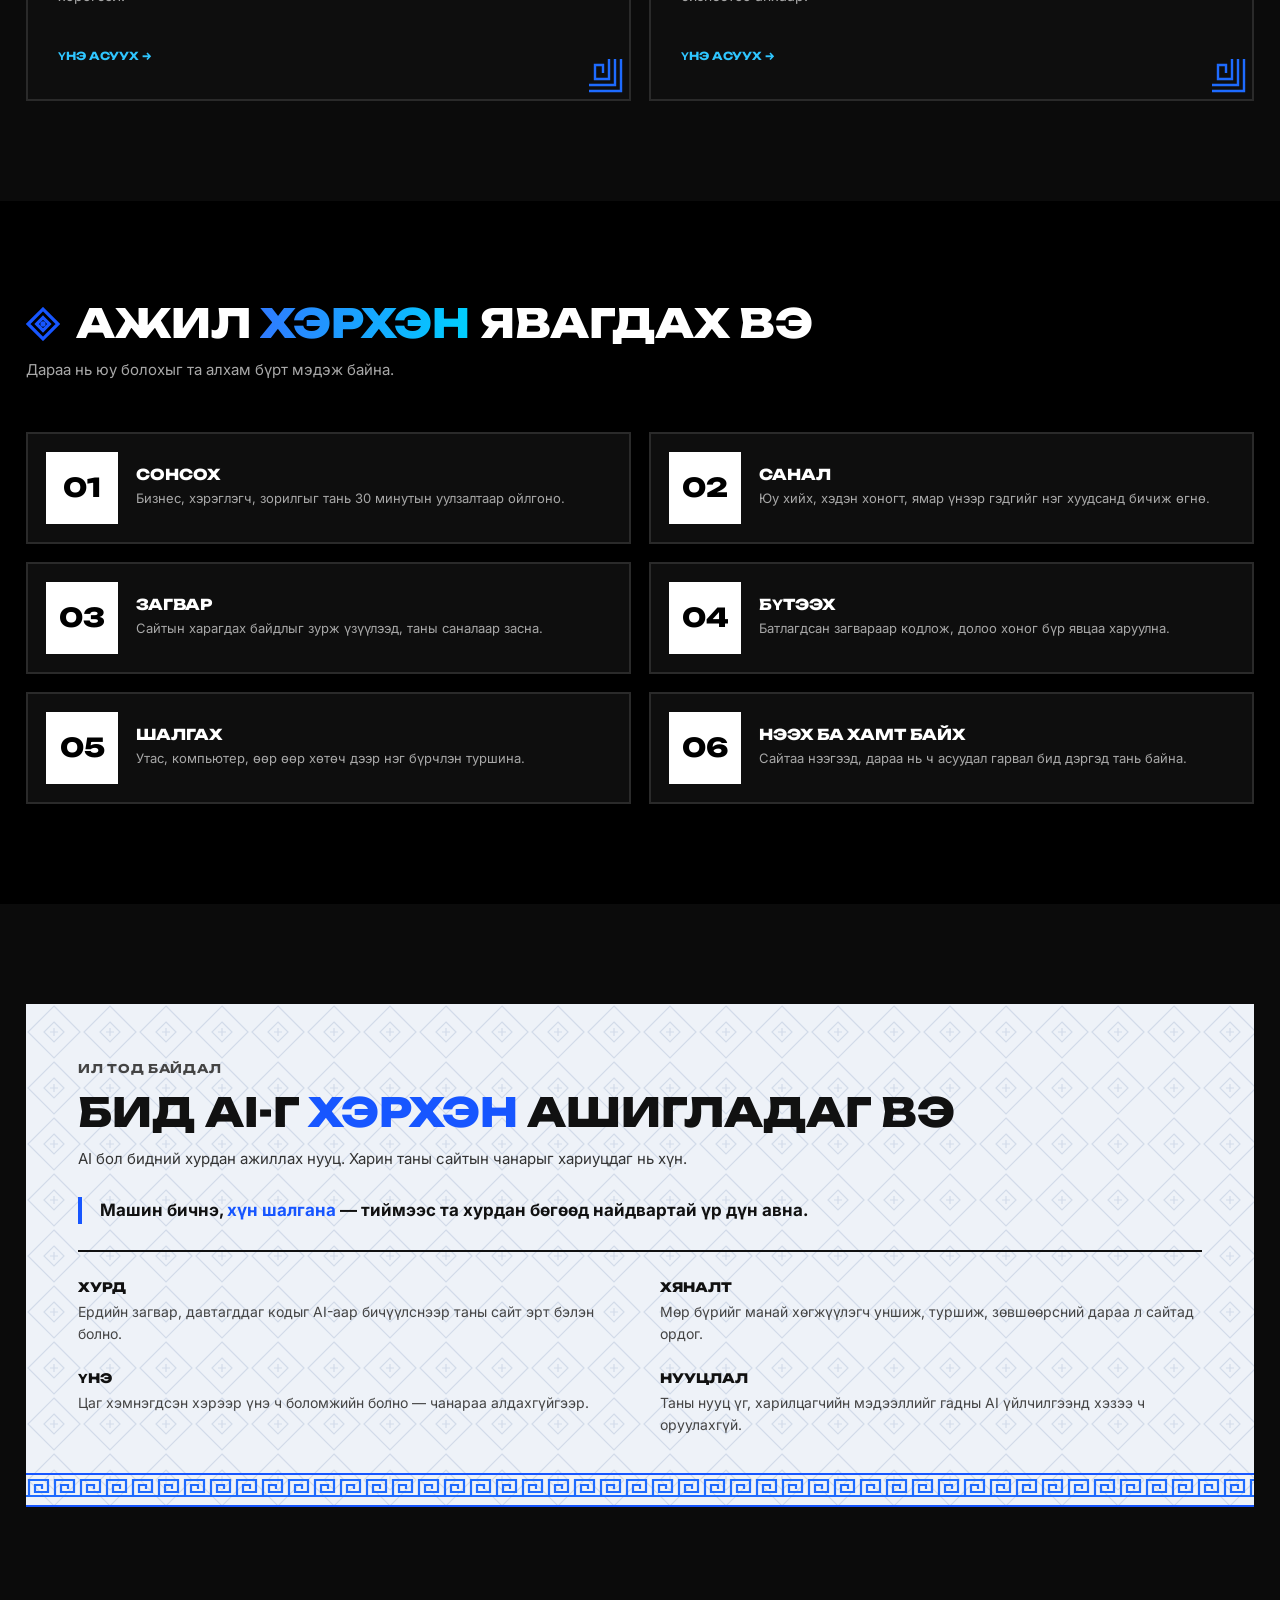
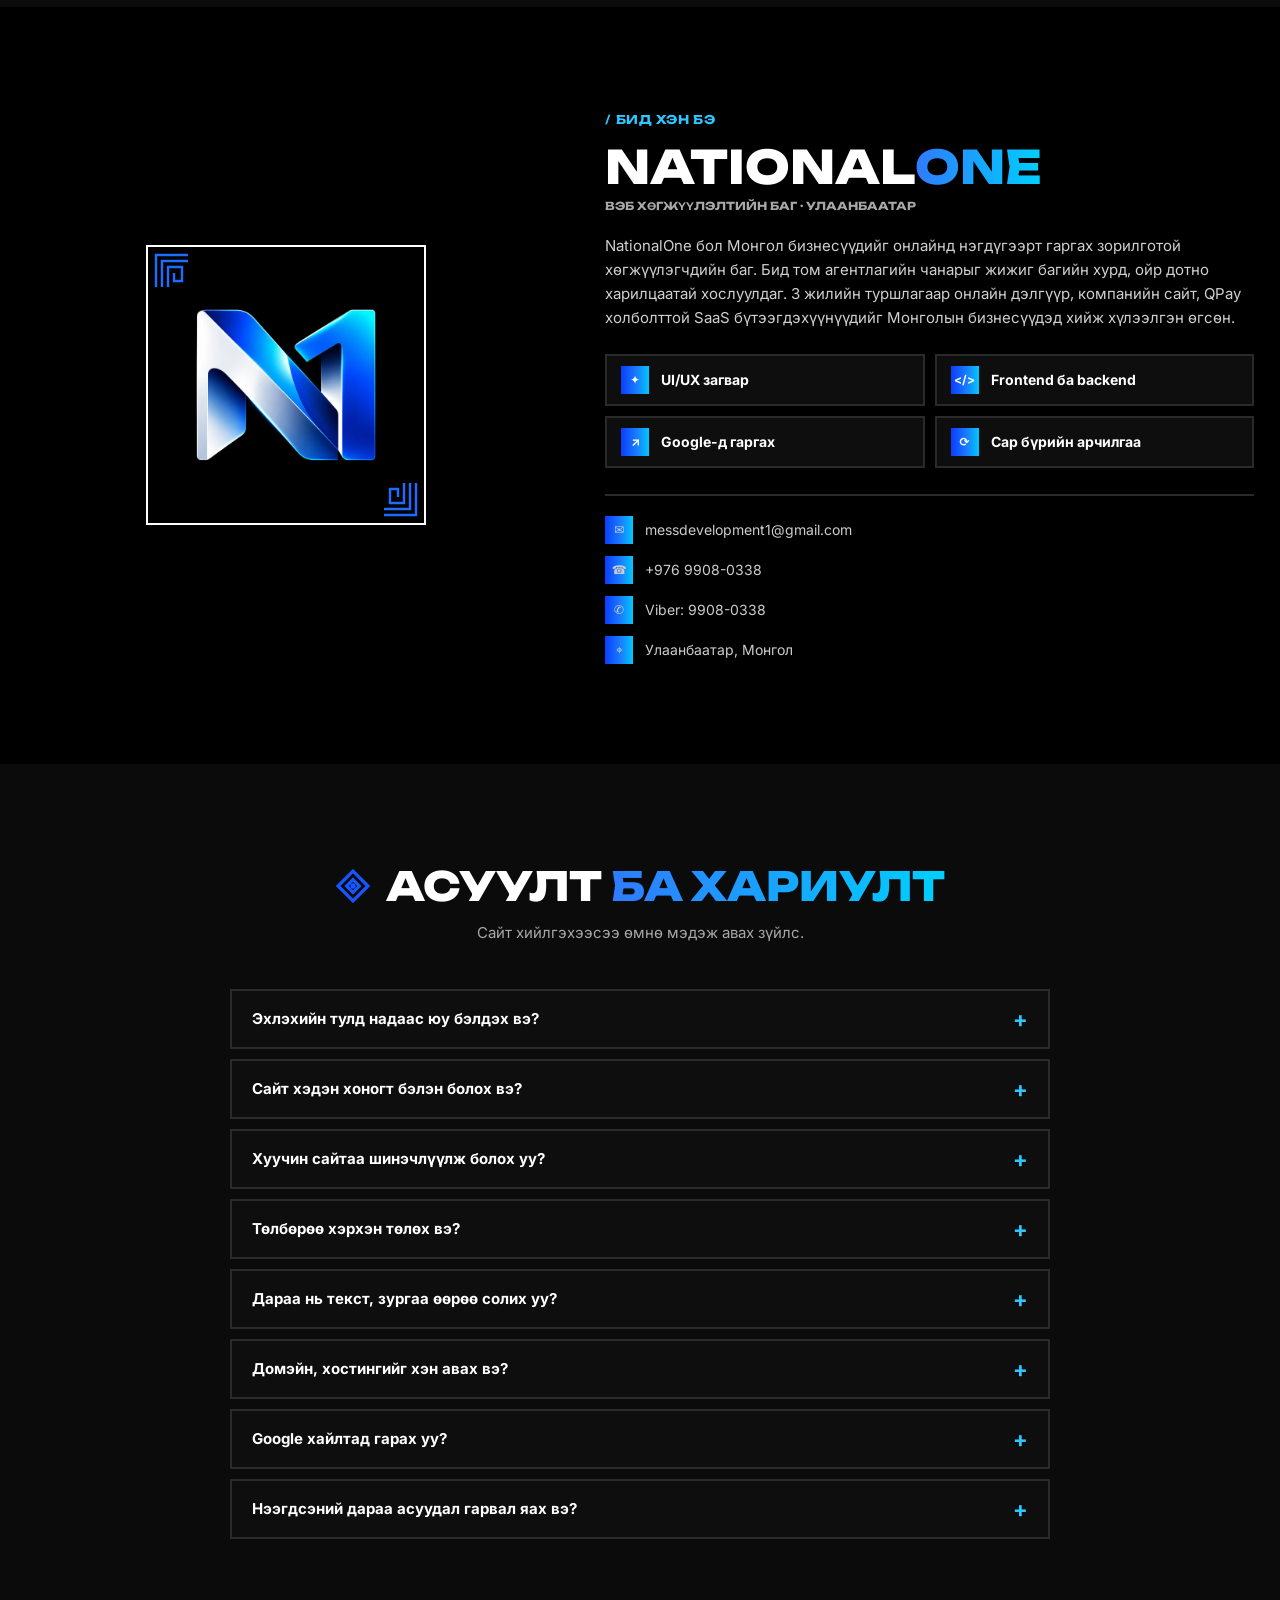
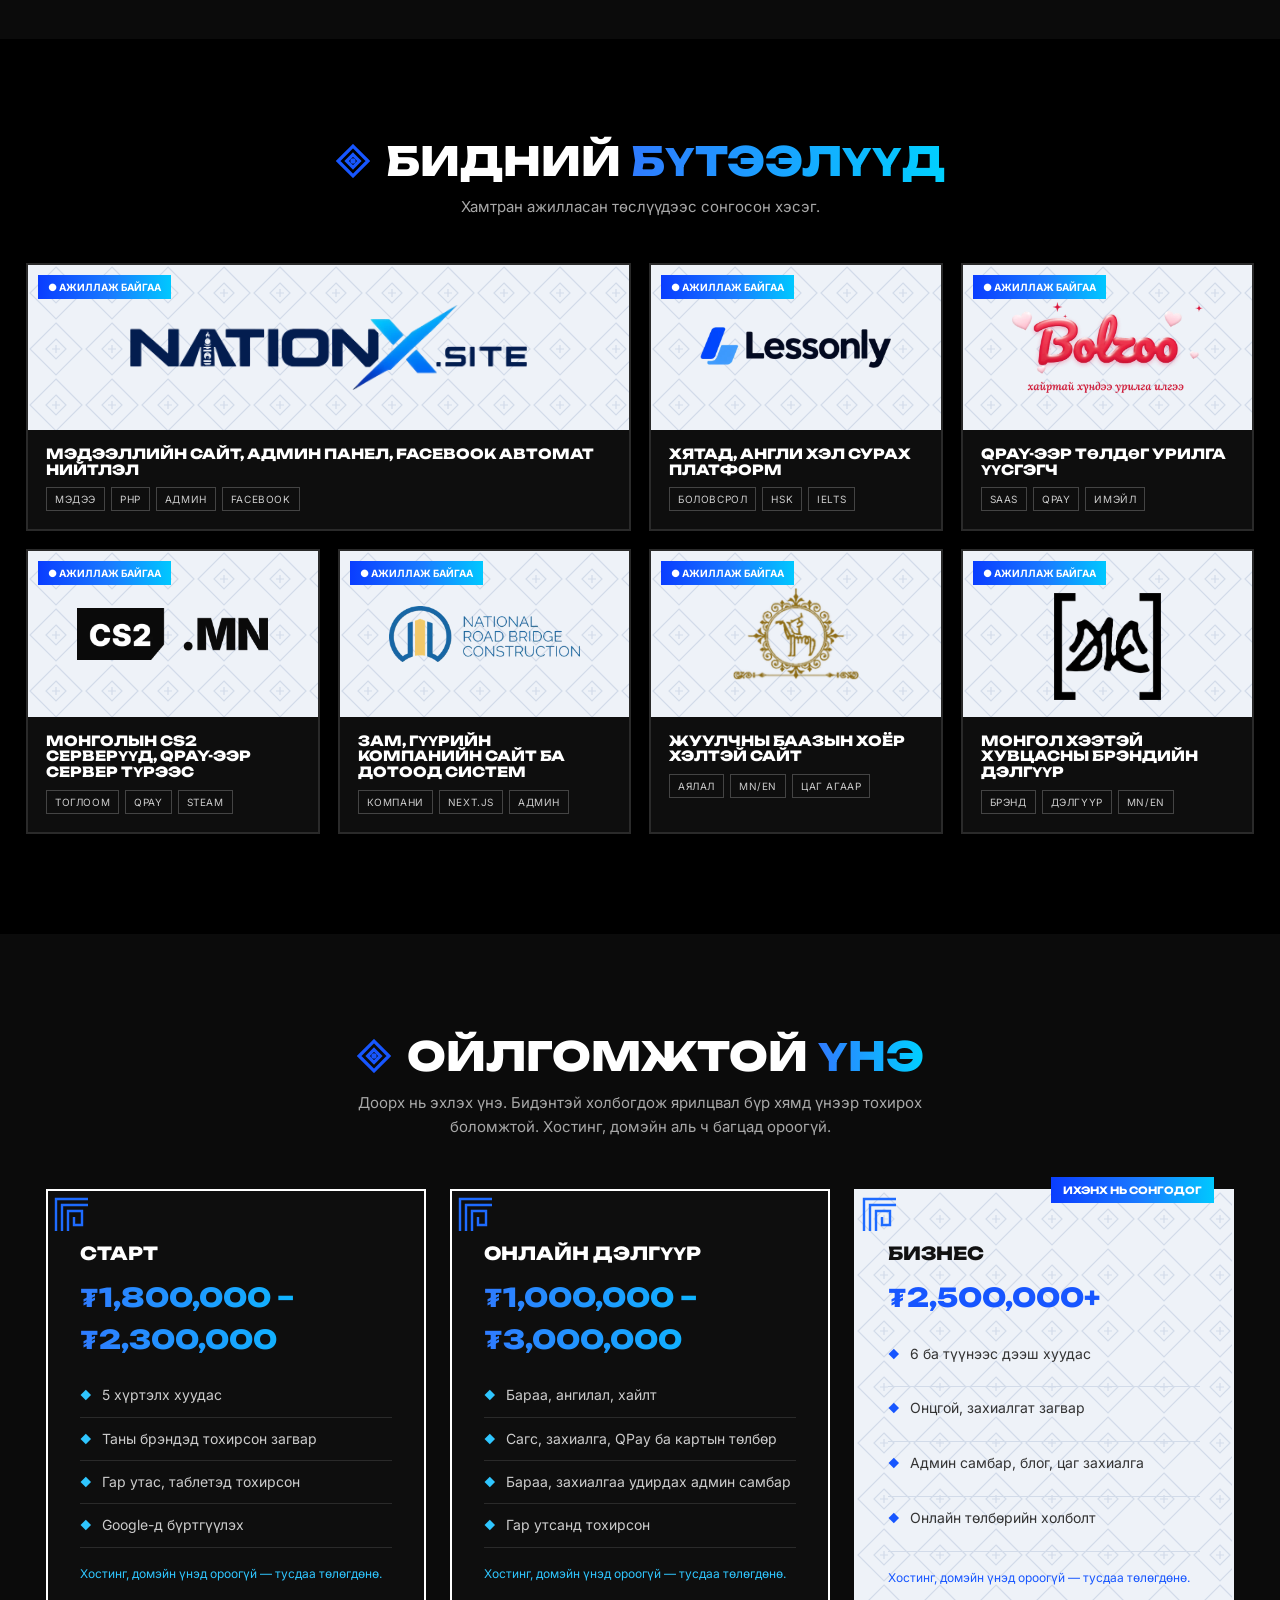
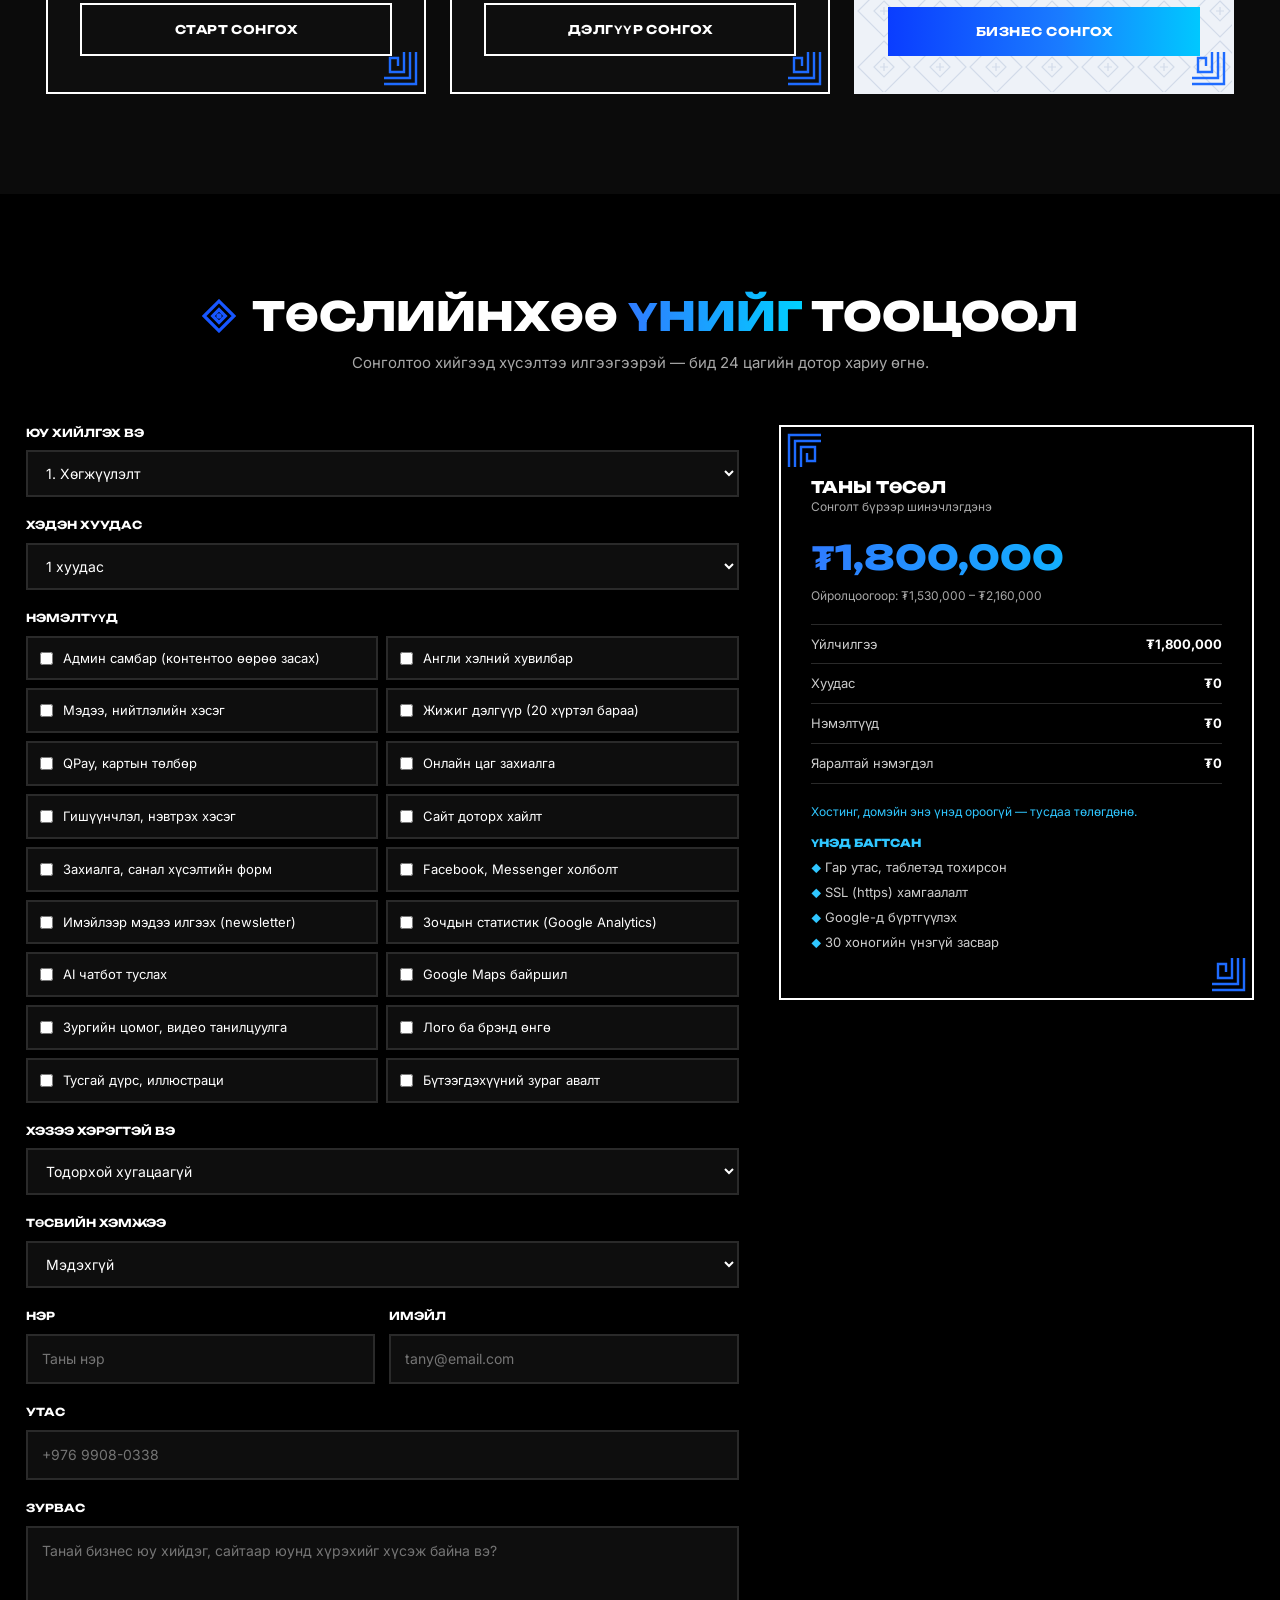
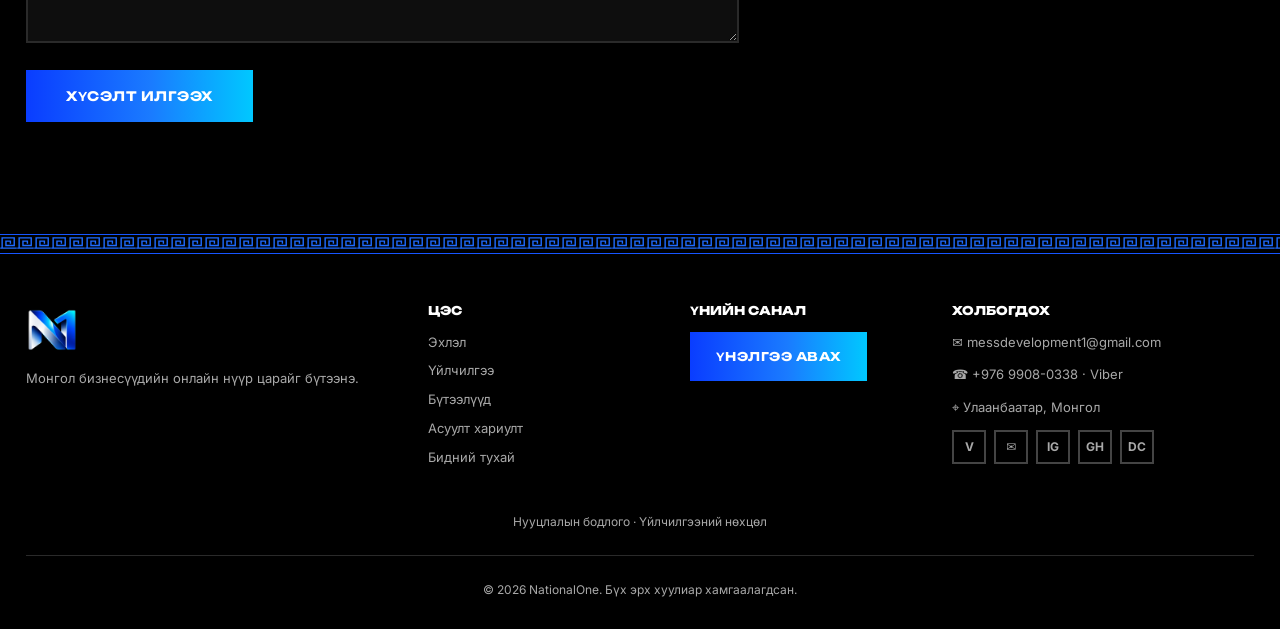
==== commit 1b0d8e7d: "Портфолиод CS2.MN нэмэв; 4 баганатай болгож NationX-ийг өргөн карт болгов CS2.MN-ийн логог сайтынх н" ====
--- a/index.html
+++ b/index.html
@@ -216,9 +216,10 @@
     <div class="sec-head center reveal"><svg class="ornament"><use href="#orn"/></svg><h2 class="sec-title">Бидний <span class="grad-text">бүтээлүүд</span></h2></div>
     <p class="sec-sub center reveal">Хамтран ажилласан төслүүдээс сонгосон хэсэг.</p>
     <div class="portfolio">
-      <a class="pf reveal" href="https://nationx.site" target="_blank" rel="noopener"><div class="thumb"><span class="badge">● Ажиллаж байгаа</span><img class="pf-logo" src="img/nationx.webp" alt="NationX" width="900" height="193" loading="lazy"></div><div class="body"><h3>Мэдээллийн сайт, админ панел, Facebook автомат нийтлэл</h3><div class="tags"><span>Мэдээ</span><span>PHP</span><span>Админ</span><span>Facebook</span></div></div></a>
+      <a class="pf pf-wide reveal" href="https://nationx.site" target="_blank" rel="noopener"><div class="thumb"><span class="badge">● Ажиллаж байгаа</span><img class="pf-logo" src="img/nationx.webp" alt="NationX" width="900" height="193" loading="lazy"></div><div class="body"><h3>Мэдээллийн сайт, админ панел, Facebook автомат нийтлэл</h3><div class="tags"><span>Мэдээ</span><span>PHP</span><span>Админ</span><span>Facebook</span></div></div></a>
       <a class="pf reveal" href="https://lessonly.site" target="_blank" rel="noopener"><div class="thumb"><span class="badge">● Ажиллаж байгаа</span><img class="pf-logo" src="img/logos/lessonly.webp" alt="Lessonly" loading="lazy"></div><div class="body"><h3>Хятад, англи хэл сурах платформ</h3><div class="tags"><span>Боловсрол</span><span>HSK</span><span>IELTS</span></div></div></a>
       <a class="pf reveal" href="https://bolzoo.shop" target="_blank" rel="noopener"><div class="thumb"><span class="badge">● Ажиллаж байгаа</span><img class="pf-logo" src="img/logos/bolzoo.webp" alt="Болзоо" loading="lazy"></div><div class="body"><h3>QPay-ээр төлдөг урилга үүсгэгч</h3><div class="tags"><span>SaaS</span><span>QPay</span><span>Имэйл</span></div></div></a>
+      <a class="pf reveal" href="https://genuine-parfait-eb96b1.netlify.app" target="_blank" rel="noopener"><div class="thumb"><span class="badge">● Ажиллаж байгаа</span><img class="pf-logo" src="img/logos/cs2.webp" alt="CS2.MN" loading="lazy"></div><div class="body"><h3>Монголын CS2 серверүүд, QPay-ээр сервер түрээс</h3><div class="tags"><span>Тоглоом</span><span>QPay</span><span>Steam</span></div></div></a>
       <a class="pf reveal" href="https://nationalrbc.com" target="_blank" rel="noopener"><div class="thumb"><span class="badge">● Ажиллаж байгаа</span><img class="pf-logo" src="img/logos/nrbc.webp" alt="National Road Bridge Construction" loading="lazy"></div><div class="body"><h3>Зам, гүүрийн компанийн сайт ба дотоод систем</h3><div class="tags"><span>Компани</span><span>Next.js</span><span>Админ</span></div></div></a>
       <a class="pf reveal" href="https://ikh-mongol.vercel.app" target="_blank" rel="noopener"><div class="thumb"><span class="badge">● Ажиллаж байгаа</span><img class="pf-logo" src="img/logos/ikh-mongol.webp" alt="Их Монгол" loading="lazy"></div><div class="body"><h3>Жуулчны баазын хоёр хэлтэй сайт</h3><div class="tags"><span>Аялал</span><span>MN/EN</span><span>Цаг агаар</span></div></div></a>
       <a class="pf reveal" href="https://corselwork.vercel.app" target="_blank" rel="noopener"><div class="thumb"><span class="badge">● Ажиллаж байгаа</span><img class="pf-logo" src="img/logos/corsel.webp" alt="CORSEL" loading="lazy"></div><div class="body"><h3>Монгол хээтэй хувцасны брэндийн дэлгүүр</h3><div class="tags"><span>Брэнд</span><span>Дэлгүүр</span><span>MN/EN</span></div></div></a>
--- a/style.css
+++ b/style.css
@@ -219,11 +219,14 @@
 .faq details p { padding: 0 20px 18px; color: var(--muted); font-size: 14px; }
 
 /* Портфолио */
-.portfolio { display: grid; grid-template-columns: repeat(3, 1fr); gap: 18px; margin-top: 44px; }
+.portfolio { --cols: 4; --gap: 18px; container-type: inline-size; display: grid; grid-template-columns: repeat(var(--cols), 1fr); gap: var(--gap); margin-top: 44px; }
 .pf { background: var(--card); border: 2px solid var(--line); transition: transform .25s, border-color .25s; }
 .pf:hover { transform: translateY(-4px); border-color: #fff; }
-.pf .thumb { position: relative; aspect-ratio: 16 / 9; min-height: 0; overflow: hidden; background: var(--paper) var(--diamonds); display: grid; place-items: center; font-family: "Unbounded", "Montserrat", sans-serif; font-weight: 800; font-size: 22px; color: var(--ink); }
+/* Өндрийг баганын өргөнөөр тооцно: өргөн карт ч бусадтай ижил өндөртэй */
+.pf .thumb { position: relative; height: calc((100cqw - (var(--cols) - 1) * var(--gap)) / var(--cols) * 9 / 16); min-height: 0; overflow: hidden; background: var(--paper) var(--diamonds); display: grid; place-items: center; font-family: "Unbounded", "Montserrat", sans-serif; font-weight: 800; font-size: 22px; color: var(--ink); }
 .pf .thumb img { width: 100%; height: 100%; object-fit: cover; }
+/* Онцлох төсөл: хоёр нүд эзэлнэ */
+.pf-wide { grid-column: span 2; }
 .pf .thumb .pf-logo { width: min(66%, 420px); max-height: 56%; height: auto; object-fit: contain; }
 .badge { position: absolute; top: 10px; left: 10px; background: var(--grad); color: #fff; font-size: 10px; font-weight: 700; padding: 4px 10px; font-family: "Inter", sans-serif; text-transform: uppercase; }
 .pf .body { padding: 16px 18px 18px; }
@@ -354,7 +357,8 @@
   .burger { display: block; }
 }
 @media (max-width: 960px) {
-  .services, .portfolio, .f-cols { grid-template-columns: 1fr 1fr; }
+  .services, .f-cols { grid-template-columns: 1fr 1fr; }
+  .portfolio { --cols: 2; }
   .plans { grid-template-columns: minmax(0, 440px); }
   .svc, .svc:nth-child(n+4) { grid-column: auto; }
   .svc:last-child:nth-child(odd) { grid-column: span 2; }
@@ -364,7 +368,9 @@
 @media (max-width: 640px) {
   section { padding: 70px 0; }
   .hero { padding: 160px 0 70px; }
-  .services, .portfolio, .plans, .ai-grid, .checks, .row2, .chips, .f-cols, .steps { grid-template-columns: 1fr; }
+  .services, .plans, .ai-grid, .checks, .row2, .chips, .f-cols, .steps { grid-template-columns: 1fr; }
+  .portfolio { --cols: 1; }
+  .pf-wide { grid-column: auto; }
   .svc:last-child:nth-child(odd) { grid-column: auto; }
   .ai-box { padding: 36px 22px 64px; }
   .about-logo .tile { width: 220px; height: 220px; }
